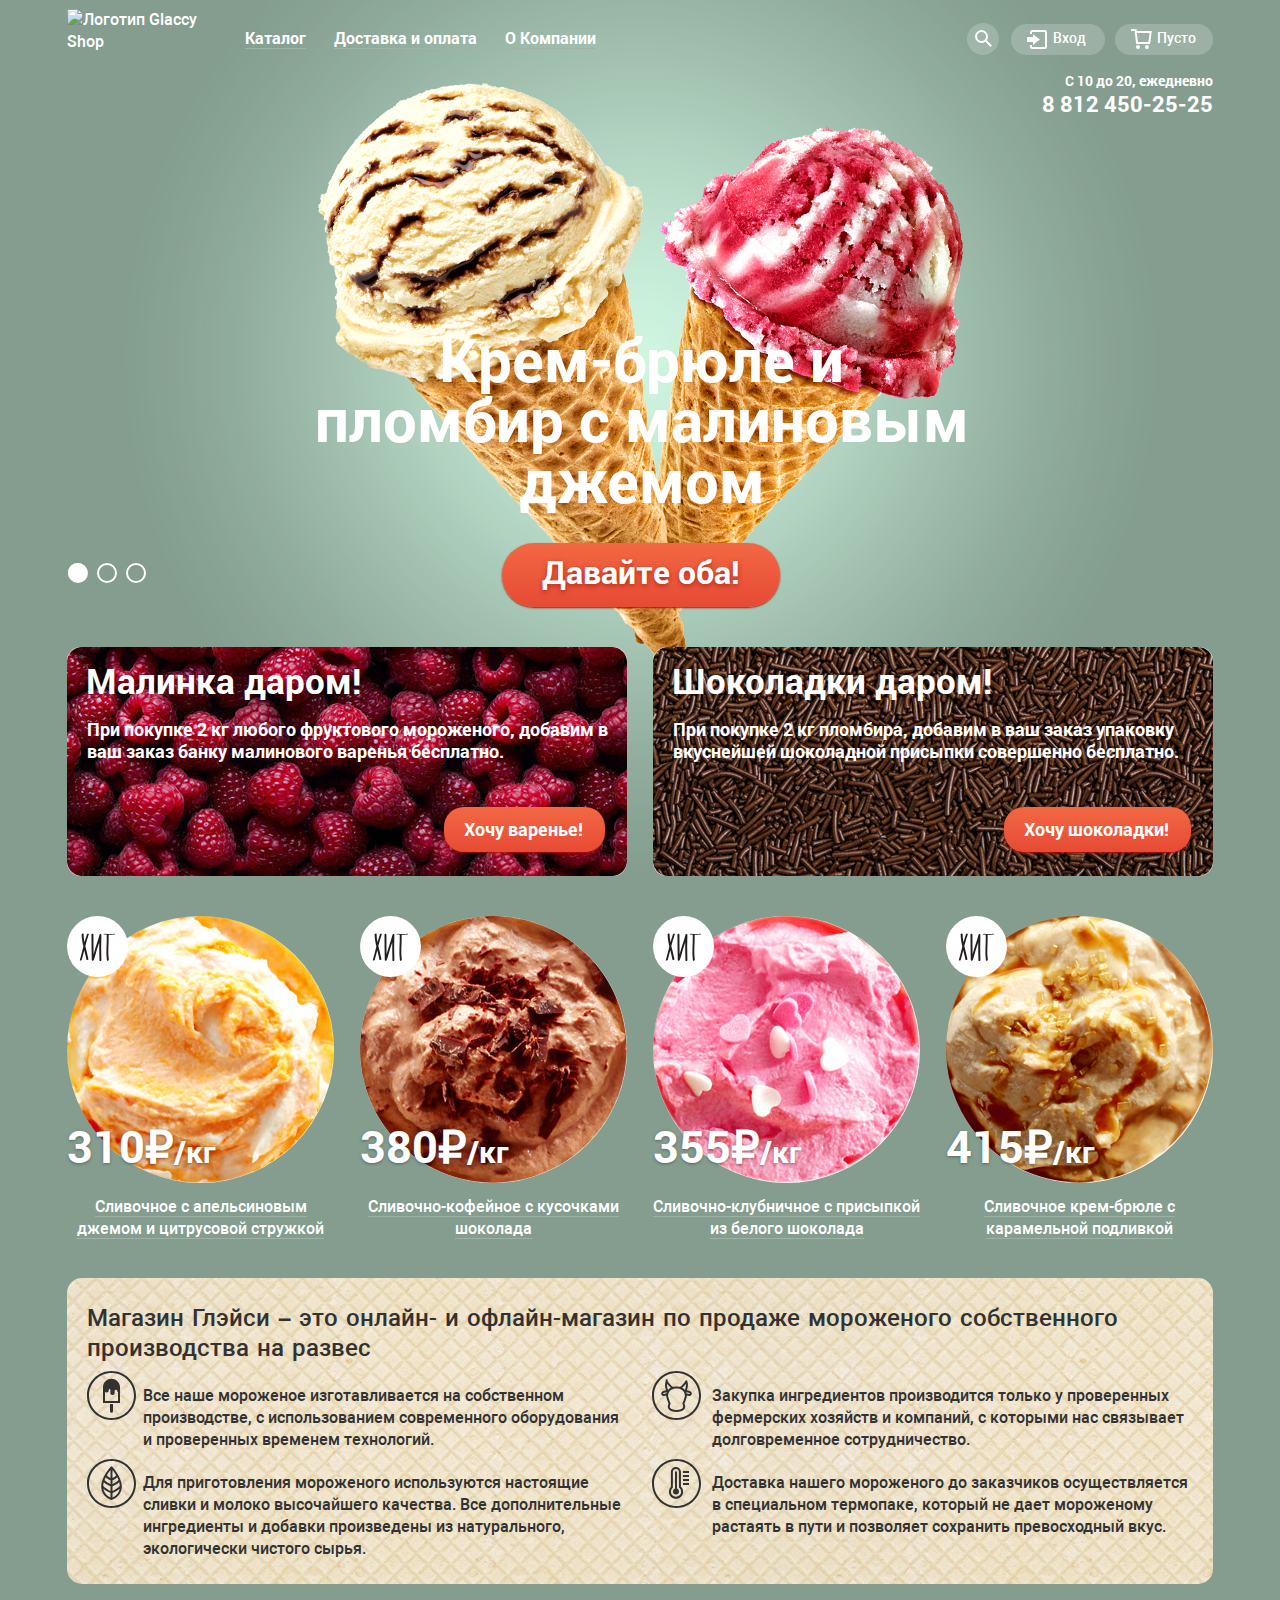
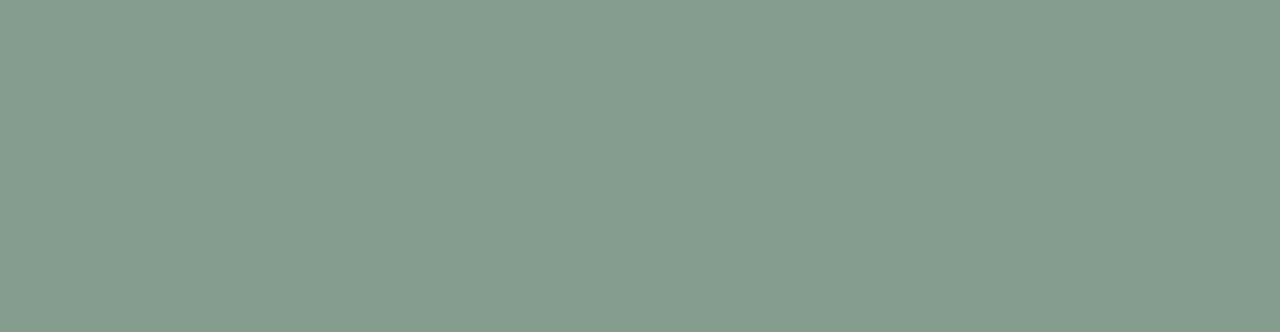
==== index.html @ ac10ef9d "Главная - блок преимущества" ====
<!DOCTYPE html>
<html lang="ru">
  <head>
    <meta charset="utf-8">
    <title>HTML Academy: Глейси</title>
    <link href="css/normalize.css" rel="stylesheet">
    <link href="css/style.css" rel="stylesheet">
  </head>
  <body>
    <div class="background-wrapper green-background">
      <div class="center-wrapper">
        <header class="page-header">
          <div class="first-line-wrapper">
            <img class="logo" src="img/logo.svg" alt="Логотип Glaccy Shop" width="154" height="64">
            <nav class="main-navigation">
              <ul class="header-site-navigation">
                <li class="catalog site-navigation-item"><a href="#">Каталог</a>
                  <section class="submenu">
                    <ul>
                      <li class="submenu-item new"><a href="#">Новинки</a></li>
                      <li class="submenu-item"><a href="#">Сливочное</a></li>
                      <li class="submenu-item"><a href="#">Щербеты</a></li>
                      <li class="submenu-item"><a href="#">Фруктовый лед</a></li>
                      <li class="submenu-item"><a href="#">Мелорин</a></li>
                    </ul>
                  </section>
                </li>
                <li class="site-navigation-item"><a href="#">Доставка и оплата</a></li>
                <li class="site-navigation-item"><a href="#">О Компании</a></li>
              </ul>
            </nav>
            <div class="header-user-navigation">
              <div class="search">
                <svg xmlns="http://www.w3.org/2000/svg" xmlns:xlink="http://www.w3.org/1999/xlink" width="17" height="17"><path fill="#FFF" d="M16.958 15.527L11.75 10.32A6.455 6.455 0 0 0 13 6.5 6.5 6.5 0 1 0 6.5 13a6.465 6.465 0 0 0 3.839-1.263l5.205 5.204 1.414-1.414zM6.5 11C4.019 11 2 8.981 2 6.5S4.019 2 6.5 2 11 4.019 11 6.5 8.981 11 6.5 11z"/></svg>
                <form class="search-field" action="https://echo.htmlacademy.ru" method="GET">
                  <input type="search" placeholder="Что ищем?">
                </form>
              </div>
              <div class="login-section">
                <a class="login-link user-navigation-item" href="#"><svg xmlns="http://www.w3.org/2000/svg" width="21" height="19"><g fill="#FFF"><path d="M6 14.875L12.917 9.5 6 4.125v2.917H-.042v4.917H6z"/><path d="M18 0H5C3.9 0 3 .9 3 2v2h2V2h13v15H5v-2H3v2c0 1.1.9 2 2 2h13c1.1 0 2-.9 2-2V2c0-1.1-.9-2-2-2z"/></g></svg>
                  Вход
                </a>
                <form class="login-form" action="https://echo.htmlacademy.ru" method="POST">
                  <input class="login-input" type="email" placeholder="Электронная почта">
                  <input class="login-input" type="password" placeholder="Пароль">
                  <div class="login-links-list">
                    <a class="login-button button" href="#">Войти</a>
                    <div class="login-help">
                      <a class ="link-dark" href="#">Забыли пароль?</a>
                      <a class ="link-dark" href="#">Новая регистрация</a>
                    </div>
                  </div>
                </form>
              </div>
              <a class="cart user-navigation-item" href="#"><svg xmlns="http://www.w3.org/2000/svg" width="21" height="20"><g fill="#FFF"><path d="M5.657 2.031L5.422 0H0v2h3.64l1.5 13h13.988l1.699-12.969H5.657zM17.372 13H6.922L5.888 4.031h12.66L17.372 13z"/><circle cx="6.984" cy="18" r="2"/><circle cx="15.984" cy="18" r="2"/></g></svg>
                Пусто
              </a>
            </div>
          </div>
          <div class="contact-info">
            <p class="work-hours">С 10 до 20, ежедневно</p>
            <a href="tel:+78124502525" class="tel">8 812 450-25-25</a>
          </div>
        </header>
        <main>
          <h1 class="visually-hidden">Глэйси - магазин по продаже мороженого собственного производства</h1>
          <section class="slider-section">
            <div class="slider-switcher">
              <button class="is-active slider-control slider1-control">Первый слайд</button>
              <button class="slider-control slider2-control">Второй слайд</button>
              <button class="slider-control slider3-control">Третий слайд</button>
            </div>
            <article class="sliders slider1 slider-show">
              <img class="slider1-img" src="img/ice-creams.png" alt="Два вафельных рожка - крем-брюле и малиновый" width="1045" height="870">
              <p class="slider-title">Крем-брюле и пломбир с малиновым джемом</p>
              <a class="button slider-button" href="#">Давайте оба!</a>
            </article>
            <article class="sliders slider2">
              <img class="slider1-img" src="img/ice-creams2.png" alt="Два вафельных рожка - шоколадный и лимонный" width="1045" height="870">
              <p class="slider-title">Шоколадный пломбир и лимонный сорбет</p>
              <a class="button slider-button" href="#">Давайте оба!</a>
            </article>
            <article class="sliders slider3">
              <img class="slider1-img" src="img/ice-creams3.png" alt="Два вафельных рожка - с помадкой и клубничный" width="1045" height="870">
              <p class="slider-title">Пломбир с помадкой и клубничный щербет</p>
              <a class="button slider-button" href="#">Давайте оба!</a>
            </article>
          </section>
          <h2 class="visually-hidden">Промо-акции</h2>
          <section class="promo-section">
            <article class="raspberry-promo promo">
              <p class="promo-header">Малинка даром!</p>
              <p class="promo-text">При покупке 2 кг любого фруктового мороженого, добавим в ваш заказ банку малинового варенья бесплатно.</p>
              <a class="promo-btn button" href="#">Хочу варенье!</a>
            </article>
            <article class="chocolate-promo promo">
              <p class="promo-header">Шоколадки даром!</p>
              <p class="promo-text">При покупке 2 кг пломбира, добавим в ваш заказ упаковку вкуснейшей шоколадной присыпки совершенно бесплатно.</p>
              <a class="promo-btn button" href="#">Хочу шоколадки!</a>
            </article>
          </section>
          <h2 class="visually-hidden">Хиты продаж</h2>
          <section class="hit-section">
            <div class="hit-icecream">
              <img class="hit-img" src="img/orange.jpg" alt="Шарик апельсинового мороженого" width="267" heigh="267">
              <p class="price"><span>310₽</span>/кг</p>
              <a class="icecream-name" href="#"><span class="link">Сливочное с апельсиновым джемом и цитрусовой стружкой</span></a>
              <svg class="hit-icon" xmlns="http://www.w3.org/2000/svg" width="61" height="61"><circle fill="#FFF" cx="30.5" cy="30.5" r="30.5"/><g fill="#231F20"><path d="M19.985 18.27c-.915 2.683-1.718 5.384-2.472 8.094-.543-2.863-.921-5.756-.958-8.715-.005-.431-1.939-.11-1.932.518.052 4.243.8 8.354 1.747 12.432-1.196 4.58-2.311 9.18-3.579 13.771-.109.394 1.771.138 1.904-.344.902-3.265 1.726-6.535 2.556-9.8.805 3.204 1.644 6.407 2.273 9.657.098.508 2.041.045 1.932-.518-.864-4.462-2.12-8.836-3.146-13.247 1.068-4.086 2.202-8.157 3.578-12.191.124-.361-1.737-.145-1.903.343zM34.395 18.798c.049-1.047-1.919-.794-1.963.128-.004.08-.004.159-.008.238-.039.065-.084.128-.101.204-1.004 4.463-2.611 8.729-4.056 13.06-.644 1.93-1.139 3.898-1.666 5.856-.139-6.623-.135-13.237-.165-19.871-.005-1.042-1.965-.769-1.961.134.037 8.337.018 16.641.303 24.971a.644.644 0 0 0-.034.301l.064.445c.123.856 1.959.48 1.944-.317.005-.011.016-.018.021-.029 1.636-4.171 2.478-8.591 3.894-12.838.521-1.558 1.048-3.108 1.561-4.662-.071 5.987.058 11.969.211 17.961.026 1.012 1.58.771 1.91.065l.056-.119c.112-.239.088-.423-.015-.558-.211-8.333-.389-16.635.005-24.969zM47.32 17.66c-3.158.38-6.312.227-9.478.048-.491-.028-2.24.851-1.221.908 1.093.062 2.182.109 3.271.145-.093.081-.161.167-.157.265.295 8.408-1.054 17.239.191 25.564.063.424 2.01.005 1.932-.518-1.229-8.229.069-16.951-.185-25.27 1.776.012 3.551-.052 5.33-.266.857-.102 1.669-1.039.317-.876z"/></g></svg>
              <button class="button hit-btn">Быстрый просмотр</button>
            </div>
            <div class="hit-icecream">
              <img class="hit-img" src="img/coffee.jpg" alt="Шарик кофейно-шоколадного мороженого" width="267" heigh="267">
              <p class="price"><span>380₽</span>/кг</p>
              <a class="icecream-name" href="#"><span class="link">Сливочно-кофейное с кусочками шоколада</span></a>
              <svg class="hit-icon" xmlns="http://www.w3.org/2000/svg" width="61" height="61"><circle fill="#FFF" cx="30.5" cy="30.5" r="30.5"/><g fill="#231F20"><path d="M19.985 18.27c-.915 2.683-1.718 5.384-2.472 8.094-.543-2.863-.921-5.756-.958-8.715-.005-.431-1.939-.11-1.932.518.052 4.243.8 8.354 1.747 12.432-1.196 4.58-2.311 9.18-3.579 13.771-.109.394 1.771.138 1.904-.344.902-3.265 1.726-6.535 2.556-9.8.805 3.204 1.644 6.407 2.273 9.657.098.508 2.041.045 1.932-.518-.864-4.462-2.12-8.836-3.146-13.247 1.068-4.086 2.202-8.157 3.578-12.191.124-.361-1.737-.145-1.903.343zM34.395 18.798c.049-1.047-1.919-.794-1.963.128-.004.08-.004.159-.008.238-.039.065-.084.128-.101.204-1.004 4.463-2.611 8.729-4.056 13.06-.644 1.93-1.139 3.898-1.666 5.856-.139-6.623-.135-13.237-.165-19.871-.005-1.042-1.965-.769-1.961.134.037 8.337.018 16.641.303 24.971a.644.644 0 0 0-.034.301l.064.445c.123.856 1.959.48 1.944-.317.005-.011.016-.018.021-.029 1.636-4.171 2.478-8.591 3.894-12.838.521-1.558 1.048-3.108 1.561-4.662-.071 5.987.058 11.969.211 17.961.026 1.012 1.58.771 1.91.065l.056-.119c.112-.239.088-.423-.015-.558-.211-8.333-.389-16.635.005-24.969zM47.32 17.66c-3.158.38-6.312.227-9.478.048-.491-.028-2.24.851-1.221.908 1.093.062 2.182.109 3.271.145-.093.081-.161.167-.157.265.295 8.408-1.054 17.239.191 25.564.063.424 2.01.005 1.932-.518-1.229-8.229.069-16.951-.185-25.27 1.776.012 3.551-.052 5.33-.266.857-.102 1.669-1.039.317-.876z"/></g></svg>
              <button class="button hit-btn">Быстрый просмотр</button>
            </div>
            <div class="hit-icecream">
              <img class="hit-img" src="img/strawberry.jpg" alt="Шарик клубничного мороженого с белыми сердечками" width="267" heigh="267">
              <p class="price"><span>355₽</span>/кг</p>
              <a class="icecream-name" href="#"><span class="link">Сливочно-клубничное с присыпкой из белого шоколада</span></a>
              <svg class="hit-icon" xmlns="http://www.w3.org/2000/svg" width="61" height="61"><circle fill="#FFF" cx="30.5" cy="30.5" r="30.5"/><g fill="#231F20"><path d="M19.985 18.27c-.915 2.683-1.718 5.384-2.472 8.094-.543-2.863-.921-5.756-.958-8.715-.005-.431-1.939-.11-1.932.518.052 4.243.8 8.354 1.747 12.432-1.196 4.58-2.311 9.18-3.579 13.771-.109.394 1.771.138 1.904-.344.902-3.265 1.726-6.535 2.556-9.8.805 3.204 1.644 6.407 2.273 9.657.098.508 2.041.045 1.932-.518-.864-4.462-2.12-8.836-3.146-13.247 1.068-4.086 2.202-8.157 3.578-12.191.124-.361-1.737-.145-1.903.343zM34.395 18.798c.049-1.047-1.919-.794-1.963.128-.004.08-.004.159-.008.238-.039.065-.084.128-.101.204-1.004 4.463-2.611 8.729-4.056 13.06-.644 1.93-1.139 3.898-1.666 5.856-.139-6.623-.135-13.237-.165-19.871-.005-1.042-1.965-.769-1.961.134.037 8.337.018 16.641.303 24.971a.644.644 0 0 0-.034.301l.064.445c.123.856 1.959.48 1.944-.317.005-.011.016-.018.021-.029 1.636-4.171 2.478-8.591 3.894-12.838.521-1.558 1.048-3.108 1.561-4.662-.071 5.987.058 11.969.211 17.961.026 1.012 1.58.771 1.91.065l.056-.119c.112-.239.088-.423-.015-.558-.211-8.333-.389-16.635.005-24.969zM47.32 17.66c-3.158.38-6.312.227-9.478.048-.491-.028-2.24.851-1.221.908 1.093.062 2.182.109 3.271.145-.093.081-.161.167-.157.265.295 8.408-1.054 17.239.191 25.564.063.424 2.01.005 1.932-.518-1.229-8.229.069-16.951-.185-25.27 1.776.012 3.551-.052 5.33-.266.857-.102 1.669-1.039.317-.876z"/></g></svg>
              <button class="button hit-btn">Быстрый просмотр</button>
            </div>
            <div class="hit-icecream">
              <img class="hit-img" src="img/caramel.jpg" alt="Шарик карамельного мороженого" width="267" heigh="267">
              <p class="price"><span>415₽</span>/кг</p>
              <a class="icecream-name" href="#"><span class="link">Сливочное крем-брюле с карамельной подливкой</span></a>
              <svg class="hit-icon" xmlns="http://www.w3.org/2000/svg" width="61" height="61"><circle fill="#FFF" cx="30.5" cy="30.5" r="30.5"/><g fill="#231F20"><path d="M19.985 18.27c-.915 2.683-1.718 5.384-2.472 8.094-.543-2.863-.921-5.756-.958-8.715-.005-.431-1.939-.11-1.932.518.052 4.243.8 8.354 1.747 12.432-1.196 4.58-2.311 9.18-3.579 13.771-.109.394 1.771.138 1.904-.344.902-3.265 1.726-6.535 2.556-9.8.805 3.204 1.644 6.407 2.273 9.657.098.508 2.041.045 1.932-.518-.864-4.462-2.12-8.836-3.146-13.247 1.068-4.086 2.202-8.157 3.578-12.191.124-.361-1.737-.145-1.903.343zM34.395 18.798c.049-1.047-1.919-.794-1.963.128-.004.08-.004.159-.008.238-.039.065-.084.128-.101.204-1.004 4.463-2.611 8.729-4.056 13.06-.644 1.93-1.139 3.898-1.666 5.856-.139-6.623-.135-13.237-.165-19.871-.005-1.042-1.965-.769-1.961.134.037 8.337.018 16.641.303 24.971a.644.644 0 0 0-.034.301l.064.445c.123.856 1.959.48 1.944-.317.005-.011.016-.018.021-.029 1.636-4.171 2.478-8.591 3.894-12.838.521-1.558 1.048-3.108 1.561-4.662-.071 5.987.058 11.969.211 17.961.026 1.012 1.58.771 1.91.065l.056-.119c.112-.239.088-.423-.015-.558-.211-8.333-.389-16.635.005-24.969zM47.32 17.66c-3.158.38-6.312.227-9.478.048-.491-.028-2.24.851-1.221.908 1.093.062 2.182.109 3.271.145-.093.081-.161.167-.157.265.295 8.408-1.054 17.239.191 25.564.063.424 2.01.005 1.932-.518-1.229-8.229.069-16.951-.185-25.27 1.776.012 3.551-.052 5.33-.266.857-.102 1.669-1.039.317-.876z"/></g></svg>
              <button class="button hit-btn">Быстрый просмотр</button>
            </div>
          </section>
          <h2 class="visually-hidden">Наши преимущества</h2>
          <article class="preferences">
            <p class="preferences-title">Магазин Глэйси &#8211; это онлайн- и офлайн-магазин по продаже мороженого собственного производства на развес</p>
            <div class="preferences-blocks">
              <div class="left-column-preferences">
                <p class="preferences-paragraph">Все наше мороженое изготавливается на собственном производстве, с использованием современного оборудования и проверенных временем технологий.</p>
                <p class="preferences-paragraph">Для приготовления мороженого используются настоящие сливки и молоко высочайшего качества. Все дополнительные ингредиенты и добавки произведены из натурального, экологически чистого сырья.</p>
              </div>
              <div class="right-column-preferences">
                <p class="preferences-paragraph">Закупка ингредиентов  производится только у проверенных фермерских хозяйств и компаний, с которыми нас связывает долговременное сотрудничество.</p>
                <p class="preferences-paragraph">Доставка нашего мороженого до заказчиков осуществляется в специальном термопаке, который не дает мороженому растаять в пути и позволяет сохранить превосходный вкус.</p>
              </div>
            </div>
          </article>
        </main>
      </div>
    </div>
    <script src="js/script.js"></script>
  </body>
</html>
---- css/style.css ----
@font-face {
  font-family: "Roboto";
  src: url("../fonts/roboto.woff2") format("woff2"),
       url("../fonts/roboto.woff") format("woff");
  font-weight: 400;
}

@font-face {
  font-family: "Roboto";
  src: url("../fonts/robotobold.woff2") format("woff2"),
       url("../fonts/robotobold.woff") format("woff");
  font-weight: 800;
}

@font-face {
  font-family: "Roboto";
  src: url("../fonts/robotomedium.woff2") format("woff2"),
       url("../fonts/robotomedium.woff") format("woff");
  font-weight: 700;
}

body {
  margin: 0;

  font-family: Roboto, Arial, sans-serif;
  font-size: 16px;
  font-weight: 700;
  line-height: 22px;
  color: #ffffff;
}

a {
  color: #ffffff;
  text-decoration: none;
}

img {
  max-width: 100%;
  height: auto;
}

.visually-hidden:not(:focus):not(:active),
input[type="checkbox"].visually-hidden,
input[type="radio"].visually-hidden {
  position: absolute;

  width: 1px;
  height: 1px;
  margin: -1px;
  border: 0;
  padding: 0;

  white-space: nowrap;

  -webkit-clip-path: inset(100%);

          clip-path: inset(100%);
  clip: rect(0 0 0 0);
  overflow: hidden;
}

.green-background {
  background-color: #849d8f;
}

.blue-background {
  background-color: #8e9cac;
}

.rose-background {
  background-color: #9d8b84;
}

.center-wrapper {
  position: relative;

  margin: 0 auto;
  padding: 0 27px;
  width: 1146px;
}

.page-header {
  position: relative;
  padding-top: 9px;
  z-index: 1;
}

.first-line-wrapper {
  display: flex;
}

.header-site-navigation {
  display: flex;
  margin: 0 328px 0 0;
  padding: 20px 0 0 0;

  font-weight: 800;
  line-height: 18px;

  list-style: none;
}

.site-navigation-item > a {
  position: relative;

  border-bottom: 1px solid #9fb3a8;
}

.site-navigation-item {
  margin-right: 28px;
}

.site-navigation-item > a:hover {
  color: #323232;

  border-bottom: none;
}

.site-navigation-item > a:hover::before {
  content: "";
  position: absolute;
  top: -4px;
  left: -14px;
  z-index: -1;

  width: 100%;
  height: 100%;
  padding: 5px 14px;

  background-color: #f7f6f3;
  border-radius: 16px;
}

.site-navigation-item > a:active::before {
  background-color: #ededed;
  box-shadow: inset 0px 2px 1px 0px #696969;
}

.header-user-navigation {
  margin: 0;
  padding: 13px 0 0 0;
}

.logo {
  margin-right: 24px;
}

.user-navigation-item {
  padding: 6px 14px 9px 16px;

  font-size: 14px;
  font-weight: 700;
  line-height: 16px;

  background: rgba(255, 255, 255, 0.2);
  border-radius: 16px;
}

.login-section {
  position: relative;

  display: inline-block;
  margin-right: 6px;
  padding-bottom: 10px;
  vertical-align: baseline;

}

.search {
  position: relative;

  display: inline-block;
  margin-right: 5px;
  padding-bottom: 15px;
  padding-left: 15px;
  vertical-align: baseline;
}

.search svg {
  padding: 8px;
}

.search::before {
  content: "";
  position: absolute;
  z-index: -2;
  top: 1px;
  left: 15px;

  width: 32px;
  height: 32px;

  background-color: rgba(255, 255, 255, 0.2);
  border-radius: 50%;
}

.header-user-navigation svg {
  vertical-align: middle;
  margin-right: 2px;
}

.header-user-navigation .cart {
  padding-right: 17px;
}

.search:hover::before,
.user-navigation-item:hover {
  color: #000000;
  background-color: #f8f7f4;
}

.search:hover path,
.user-navigation-item:hover g {
  fill: #323232;
}

.contact-info {
  float: right;

  font-size: 14px;
  font-weight: 800;
  line-height: 16px;
}

.contact-info p {
  margin: 0 0 3px 0;
  padding: 0;
  text-align: right;
}

.tel {
  font-size: 22px;
  font-weight: 800;
  line-height: 24px;
}

.submenu {
  display: none;
  position: absolute;
  top: 31px;
  left: -21px;

  width: 143px;

  background-color: #f8f7f4;
  border-radius: 5px;
  box-shadow: 0px 20px 20px 0px rgba(0, 0, 0, 0.4);
}

.submenu ul {
  padding: 0;
  margin: 0;

  font-weight: 400;
  font-size: 14px;
  line-height: 16px;

  list-style: none;
}

.submenu-item a {
  vertical-align: middle;
  color: #323232;
}

.catalog {
  position: relative;
  padding-bottom: 13px;
}

.catalog:hover .submenu {
  display: block;
}

.submenu-item {
  padding: 9px 0px 6px 20px;
  vertical-align: middle;
}

.submenu-item:last-child {
  padding-bottom: 12px;
}

.new {
  position: relative;

  padding: 9px 0px 13px 20px;

  font-weight: 800;
}

.new::after {
  content: "";
  position: absolute;
  bottom: 0;
  left: 6px;

  width: 127px;
  height: 1px;

  background-color: #d1d0ce;
}

.submenu-item:hover {
  background-color: #fbded7;
}

.submenu-item:active {
  background-color: #f6b5a5;
}

.search-field {
  position: absolute;
  top: 37px;
  right: 2px;

  display: none;
  padding: 20px 14px 20px 15px;

  background-color: #f8f7f4;
  border-radius: 6px;
  box-shadow: 0px 20px 20px 0px rgba(0, 0, 0, 0.4);
}

.search-field input {
  width: 312px;
  padding: 10px 0px 8px 13px;

  font-size: 14px;
  font-weight: 400;
  line-height: 24px;

  border: 1px solid #d3d3d2;
  background-color: #ffffff;
  border-radius: 5px;
}

.search:hover .search-field {
  display: block;
}

.login-form {
  position: absolute;
  top: 32px;
  right: 0;

  display: none;
  padding: 20px 17px 21px 19px;

  font-size: 14px;
  line-height: 24px;
  font-weight: 400;

  border-radius: 6px;
  background-color: #f8f7f4;
  box-shadow: 0px 20px 20px 0px rgba(0, 0, 0, 0.4);
}

.login-link {
  padding-right: 19px;
}

.login-links-list {
  display: flex;
}

.login-input {
  width: 225px;
  padding: 13px 0px 13px 14px;
  margin-bottom: 20px;

  border: 1px solid #d3d3d2;
  border-radius: 6px;
  background-color: #ffffff;
}

.login-form input[type="password"]::-webkit-input-placeholder,
.login-form input[type="email"]::-webkit-input-placeholder,
.search input[type="search"]::-webkit-input-placeholder {
  color: #999999;
 }

.login-form input[type="password"]:-ms-input-placeholder,
.login-form input[type="email"]:-ms-input-placeholde,
.search input[type="search"]:-ms-input-placeholder {
  color: #999999;
 }

.login-form input[type="password"]::-ms-input-placeholder,
.login-form input[type="email"]::-ms-input-placeholder,
.search input[type="search"]::-ms-input-placeholder {
  color: #999999;
 }

.login-form input[type="password"]::placeholder,
.login-form input[type="email"]::placeholder,
.search input[type="search"]::placeholder {
  color: #999999;
}

.login-help {
  display: flex;
  flex-direction: column;

}

.button {
  padding: 10px 26px 11px 23px;
  margin: 0;

  font-size: 18px;
  line-height: 24px;
  font-weight: 800;
  color: #fefefe;

  background-image: linear-gradient(to top, #e74a35 0%, #f26843 100%);
  box-shadow: 0px 1px 2px 0px #ac1000;
  border-radius: 20px;
}

.button:hover {
  background-image: linear-gradient(to top, #ec6f5e 0%, #f58669 100%);
  box-shadow: 0px 2px 2px 0px #ac1000;
}

.button:active {
  background-image: linear-gradient( 90deg, rgb(242,104,67) 0%, rgb(231,74,53) 100%);
  box-shadow: inset 0px 2px 2px 0px #942718;
}

.login-button {
  margin-right: 19px;
}

.login-help a {
  position: relative;

  display: inline-block;
  padding: 0;
  margin: 0;
  margin-bottom: -4px;

  font-size: 13px;
  font-weight: 400;
  line-height: 24px;
  color: #323232;
}

.login-help a:first-child {
  width: 101px;
}

.login-help a::after {
  content: "";
  position: absolute;
  bottom: 5px;
  left: 0;

  width: 100%;
  height: 1px;

  background-color: #adacaa;
}

.login-section:hover .login-form {
  display: block;
}

.sliders {
  position: relative;
  top: -116px;
  left: 51px;
  z-index: 0;

  display: none;
}

.slider-title {
  position: absolute;
  bottom: 366px;
  left: 190px;
  z-index: 0;

  width: 667px;
  padding: 0;
  margin: 0;

  font-weight: 800;
  font-size: 60px;
  line-height: 60.35px;
  text-align: center;
}

.slider3 .slider-title {
  left: 197px;
  width: 650px;
}

.slider-button {
  position: absolute;
  bottom: 269px;
  left: 384px;

  padding: 7px 40px 13px 40px;

  font-size: 32px;
  line-height: 44px;
  font-weight: 800;
  text-shadow: 0px 2px 5px rgba(160, 32, 11, 0.76);

  border-radius: 36px;
}

.slider-switcher {
  position: absolute;
  top: 562px;
  left: 28px;
  z-index: 1;

  font-size: 0;
}

.slider-control {
  position: relative;

  padding: 0;
  margin: 0 9px 0 0;
  width: 20px;
  height: 20px;

  border: 2px solid #ffffff;
  border-radius: 50%;
  background: none;

  cursor: pointer;
}

.is-active::after {
  content: "";
  position: absolute;
  top: -2px;
  left: -2px;

  width: 19px;
  height: 19px;

  background-color: #ffffff;
  border-radius: 50%;
}

.slider-control:hover {
  background-color: #b2c1b7;
}

.is-active:focus,
.slider-control:active {
  outline: 0;
}

.slider-show {
  display: block;
}

.promo-section {
  position: relative;
  top: -345px;

  display: flex;
  justify-content: space-between;
}

.promo {
  width: 560px;
  border-radius: 14px;
}

.raspberry-promo {
  background-image: url(../img/rasp-background.jpg);
}

.chocolate-promo {
  background-image: url(../img/choco-background.jpg);
}

.promo p {
  margin: 0;
}

.promo-header {
  padding: 13px 0px 17px 19px;

  font-size: 35px;
  line-height: 41px;
  font-weight: 800;
}

.promo-text {
  padding: 0px 17px 45px 20px;

  font-size: 18px;
  line-height: 22px;
  font-weight: 800;
}

.promo-btn {
  float: right;
  margin-right: 22px;
  margin-bottom: 24px;
  padding: 10px 22px 11px 20px;
}

.hit-section {
  position: relative;
  top: -305px;

  display: flex;
  flex-wrap: wrap;
}

.hit-img {
  position: relative;
  z-index: 2;

  display: block;
  margin-bottom: 13px;

  border-radius: 50%;
}

.hit-icecream {
  position: relative;

  width: 267px;
  margin-right: 26px;
}

.hit-icecream p,
.hit-icecream a {
  padding: 0;
  margin: 0;
}

.hit-icecream:nth-child(4n) {
  margin-right: 0;
}

.hit-icon {
  position: absolute;
  top: 0;
  left: 0;
  z-index: 3;
}

.price {
  position: absolute;
  top: 207px;
  left: 0;
  z-index: 3;

  font-size: 30px;
  font-weight: 800;
  line-height: 45px;
  text-shadow: 0px 1px 3px rgba(49, 50, 53, 0.5);
}

.price span {
  font-size: 45px;
  font-weight: 800;
  line-height: 45px;
}

.icecream-name {
  display: inline-block;
  text-align: center;
}

.icecream-name span {
  text-align: center;
}

.link {
  position: relative;
  z-index: 2;

  border-bottom: 1px solid #9db1a5;
  cursor: pointer;
}

.link:hover,
.link:active {
  color: #ffbc9e;
  border-bottom: 1px solid #a7a294;
}

.link-dark:hover,
.link-dark:active {
  color: #e84d37;
  border-bottom: 1px solid #f9cdc4;  /* исправить в логине */
}

.hit-btn {
  position: relative;
  z-index: 2;

  padding: 8px 16px 12px 17px;
  margin: 9px 0 28px 33px;

  opacity: 0;
  border: 0;
}

.hit-icecream:hover::after {
  content: "";
  position: absolute;
  z-index: 1;
  top: -6px;
  left: -13px;

  width: 293px;
  height: 100%;

  border-radius: 5px;
  background-color: rgba(248, 247, 244, 0.2);
  box-shadow: 0px 20px 20px 0px rgba(0, 0, 0, 0.4);
}

.hit-icecream:hover .hit-btn {
  opacity: 1;
}

.preferences {
  position: relative;
  top: -348px;

  background: url(../img/waffle-background.jpg) repeat 0px 10px;
  border-radius: 15px;
}

.preferences p {
  margin: 0;
}

.preferences-title {
  padding: 25px 0 22px 20px;

  font-size: 24px;
  line-height: 30px;
  color: #323232;
  word-spacing: 2px;
}

.preferences-blocks {
  display: flex;
  padding-bottom: 3px;
}

.preferences-paragraph {
  position: relative;

  width: 485px;
  padding-left: 76px;
  padding-bottom: 21px;

  font-size: 16px;
  line-height: 22px;
  color: #323232;
}

.left-column-preferences {
  margin-right: 8px;
}

.left-column-preferences .preferences-paragraph:first-child::before {
  content: "";
  position: absolute;
  top: -14px;
  left: 20px;

  width: 49px;
  height: 49px;

  background: url(../img/icon-icecream.svg) no-repeat;
}

.left-column-preferences .preferences-paragraph:nth-child(2)::before {
  content: "";
  position: absolute;
  top: -13px;
  left: 20px;

  width: 49px;
  height: 49px;

  background: url(../img/icon-eco.svg) no-repeat;
}

.right-column-preferences .preferences-paragraph:first-child::before {
  content: "";
  position: absolute;
  top: -14px;
  left: 16px;

  width: 49px;
  height: 49px;

  background: url(../img/cow.svg) no-repeat;
}

.right-column-preferences .preferences-paragraph:nth-child(2)::before {
  content: "";
  position: absolute;
  top: -13px;
  left: 16px;

  width: 49px;
  height: 49px;

  background: url(../img/termo.svg) no-repeat;
}
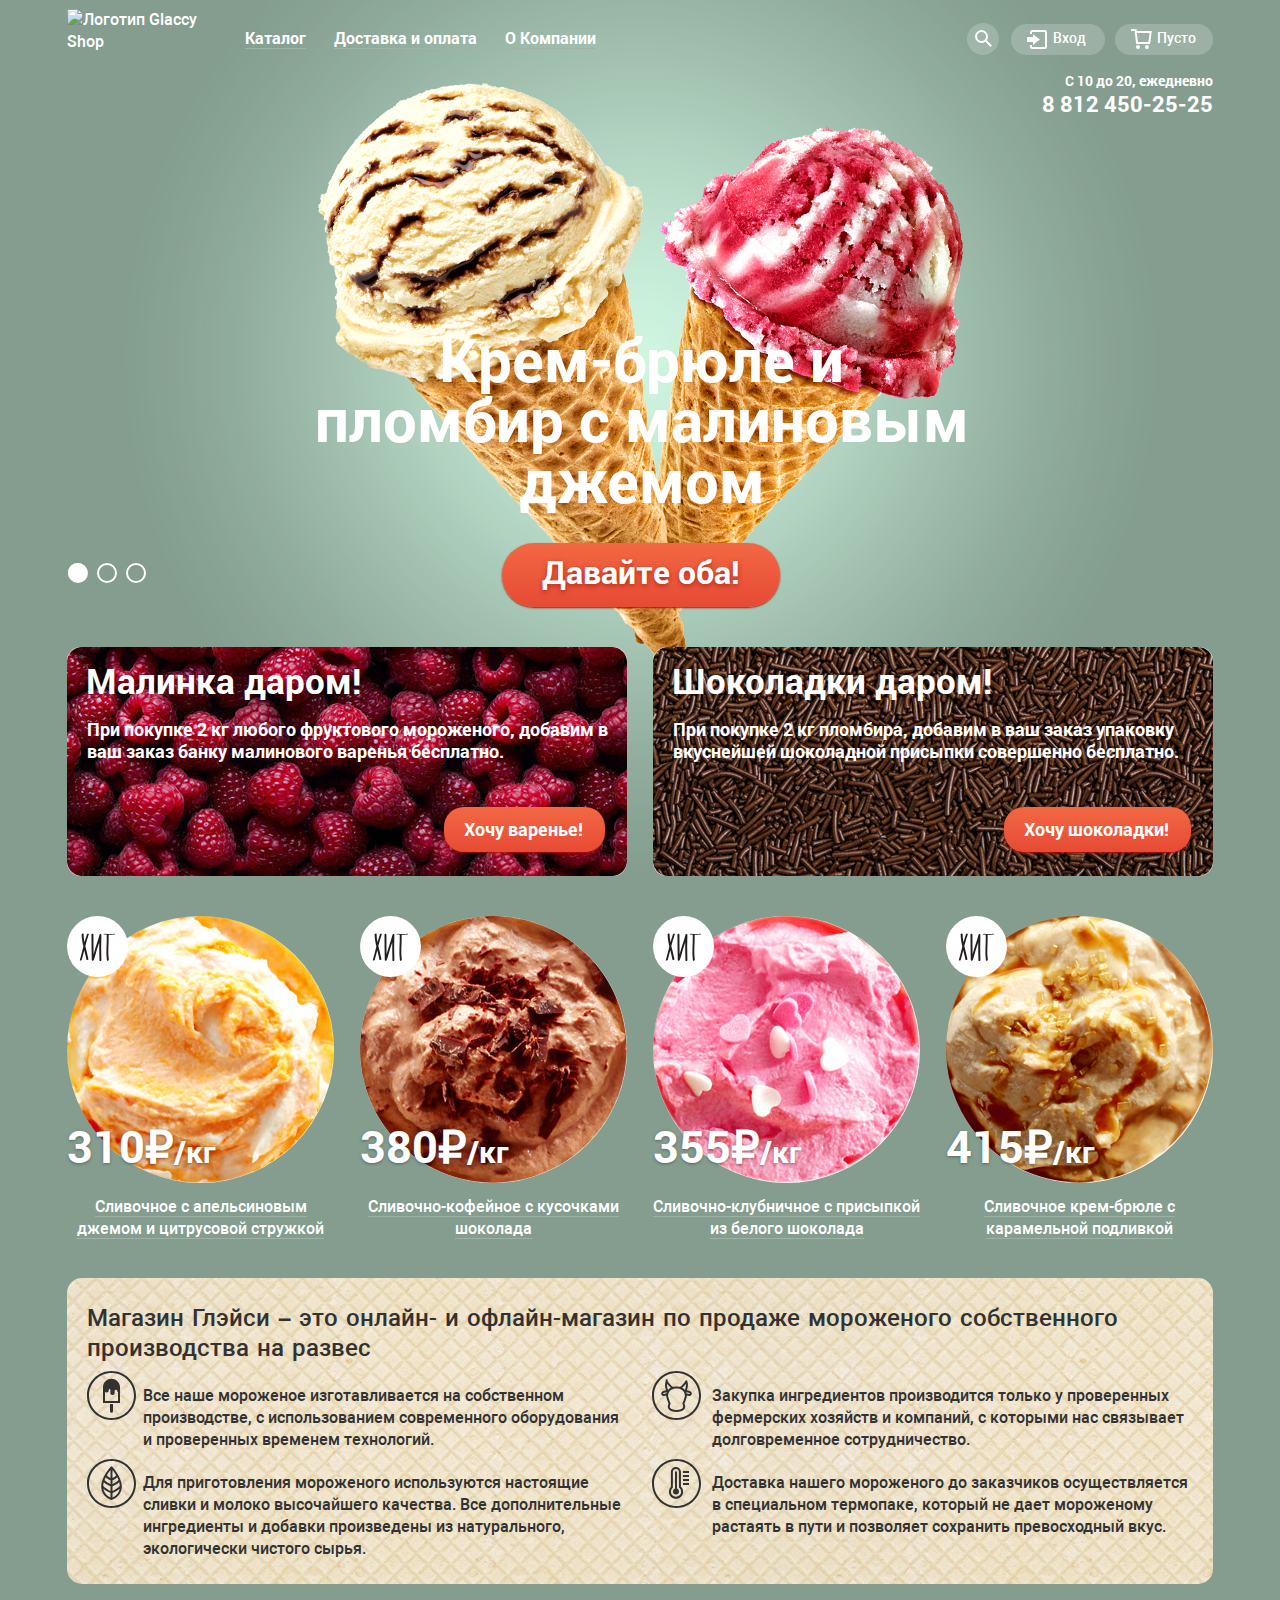
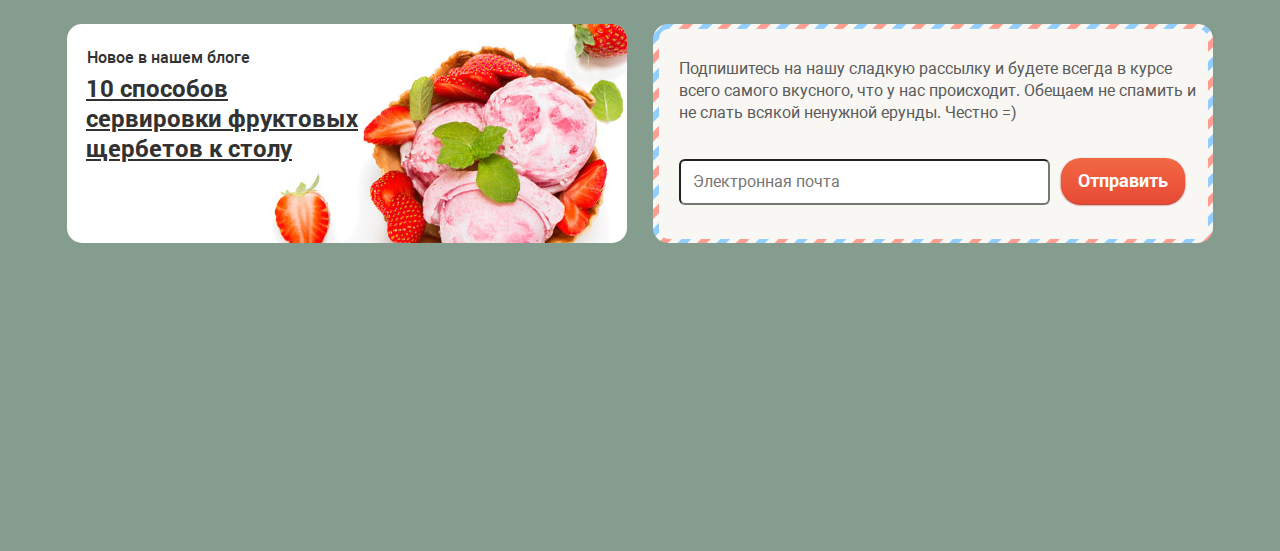
==== commit 9b2c6fb6: "Блок блога и подписки" ====
--- a/index.html
+++ b/index.html
@@ -71,17 +71,17 @@
               <button class="slider-control slider3-control">Третий слайд</button>
             </div>
             <article class="sliders slider1 slider-show">
-              <img class="slider1-img" src="img/ice-creams.png" alt="Два вафельных рожка - крем-брюле и малиновый" width="1045" height="870">
+              <img class="slider1-img" src="img/slider/ice-creams.png" alt="Два вафельных рожка - крем-брюле и малиновый" width="1045" height="870">
               <p class="slider-title">Крем-брюле и пломбир с малиновым джемом</p>
               <a class="button slider-button" href="#">Давайте оба!</a>
             </article>
             <article class="sliders slider2">
-              <img class="slider1-img" src="img/ice-creams2.png" alt="Два вафельных рожка - шоколадный и лимонный" width="1045" height="870">
+              <img class="slider1-img" src="img/slider/ice-creams2.png" alt="Два вафельных рожка - шоколадный и лимонный" width="1045" height="870">
               <p class="slider-title">Шоколадный пломбир и лимонный сорбет</p>
               <a class="button slider-button" href="#">Давайте оба!</a>
             </article>
             <article class="sliders slider3">
-              <img class="slider1-img" src="img/ice-creams3.png" alt="Два вафельных рожка - с помадкой и клубничный" width="1045" height="870">
+              <img class="slider1-img" src="img/slider/ice-creams3.png" alt="Два вафельных рожка - с помадкой и клубничный" width="1045" height="870">
               <p class="slider-title">Пломбир с помадкой и клубничный щербет</p>
               <a class="button slider-button" href="#">Давайте оба!</a>
             </article>
@@ -102,28 +102,28 @@
           <h2 class="visually-hidden">Хиты продаж</h2>
           <section class="hit-section">
             <div class="hit-icecream">
-              <img class="hit-img" src="img/orange.jpg" alt="Шарик апельсинового мороженого" width="267" heigh="267">
+              <img class="hit-img" src="img/icecreams/orange.jpg" alt="Шарик апельсинового мороженого" width="267" heigh="267">
               <p class="price"><span>310₽</span>/кг</p>
               <a class="icecream-name" href="#"><span class="link">Сливочное с апельсиновым джемом и цитрусовой стружкой</span></a>
               <svg class="hit-icon" xmlns="http://www.w3.org/2000/svg" width="61" height="61"><circle fill="#FFF" cx="30.5" cy="30.5" r="30.5"/><g fill="#231F20"><path d="M19.985 18.27c-.915 2.683-1.718 5.384-2.472 8.094-.543-2.863-.921-5.756-.958-8.715-.005-.431-1.939-.11-1.932.518.052 4.243.8 8.354 1.747 12.432-1.196 4.58-2.311 9.18-3.579 13.771-.109.394 1.771.138 1.904-.344.902-3.265 1.726-6.535 2.556-9.8.805 3.204 1.644 6.407 2.273 9.657.098.508 2.041.045 1.932-.518-.864-4.462-2.12-8.836-3.146-13.247 1.068-4.086 2.202-8.157 3.578-12.191.124-.361-1.737-.145-1.903.343zM34.395 18.798c.049-1.047-1.919-.794-1.963.128-.004.08-.004.159-.008.238-.039.065-.084.128-.101.204-1.004 4.463-2.611 8.729-4.056 13.06-.644 1.93-1.139 3.898-1.666 5.856-.139-6.623-.135-13.237-.165-19.871-.005-1.042-1.965-.769-1.961.134.037 8.337.018 16.641.303 24.971a.644.644 0 0 0-.034.301l.064.445c.123.856 1.959.48 1.944-.317.005-.011.016-.018.021-.029 1.636-4.171 2.478-8.591 3.894-12.838.521-1.558 1.048-3.108 1.561-4.662-.071 5.987.058 11.969.211 17.961.026 1.012 1.58.771 1.91.065l.056-.119c.112-.239.088-.423-.015-.558-.211-8.333-.389-16.635.005-24.969zM47.32 17.66c-3.158.38-6.312.227-9.478.048-.491-.028-2.24.851-1.221.908 1.093.062 2.182.109 3.271.145-.093.081-.161.167-.157.265.295 8.408-1.054 17.239.191 25.564.063.424 2.01.005 1.932-.518-1.229-8.229.069-16.951-.185-25.27 1.776.012 3.551-.052 5.33-.266.857-.102 1.669-1.039.317-.876z"/></g></svg>
               <button class="button hit-btn">Быстрый просмотр</button>
             </div>
             <div class="hit-icecream">
-              <img class="hit-img" src="img/coffee.jpg" alt="Шарик кофейно-шоколадного мороженого" width="267" heigh="267">
+              <img class="hit-img" src="img/icecreams/coffee.jpg" alt="Шарик кофейно-шоколадного мороженого" width="267" heigh="267">
               <p class="price"><span>380₽</span>/кг</p>
               <a class="icecream-name" href="#"><span class="link">Сливочно-кофейное с кусочками шоколада</span></a>
               <svg class="hit-icon" xmlns="http://www.w3.org/2000/svg" width="61" height="61"><circle fill="#FFF" cx="30.5" cy="30.5" r="30.5"/><g fill="#231F20"><path d="M19.985 18.27c-.915 2.683-1.718 5.384-2.472 8.094-.543-2.863-.921-5.756-.958-8.715-.005-.431-1.939-.11-1.932.518.052 4.243.8 8.354 1.747 12.432-1.196 4.58-2.311 9.18-3.579 13.771-.109.394 1.771.138 1.904-.344.902-3.265 1.726-6.535 2.556-9.8.805 3.204 1.644 6.407 2.273 9.657.098.508 2.041.045 1.932-.518-.864-4.462-2.12-8.836-3.146-13.247 1.068-4.086 2.202-8.157 3.578-12.191.124-.361-1.737-.145-1.903.343zM34.395 18.798c.049-1.047-1.919-.794-1.963.128-.004.08-.004.159-.008.238-.039.065-.084.128-.101.204-1.004 4.463-2.611 8.729-4.056 13.06-.644 1.93-1.139 3.898-1.666 5.856-.139-6.623-.135-13.237-.165-19.871-.005-1.042-1.965-.769-1.961.134.037 8.337.018 16.641.303 24.971a.644.644 0 0 0-.034.301l.064.445c.123.856 1.959.48 1.944-.317.005-.011.016-.018.021-.029 1.636-4.171 2.478-8.591 3.894-12.838.521-1.558 1.048-3.108 1.561-4.662-.071 5.987.058 11.969.211 17.961.026 1.012 1.58.771 1.91.065l.056-.119c.112-.239.088-.423-.015-.558-.211-8.333-.389-16.635.005-24.969zM47.32 17.66c-3.158.38-6.312.227-9.478.048-.491-.028-2.24.851-1.221.908 1.093.062 2.182.109 3.271.145-.093.081-.161.167-.157.265.295 8.408-1.054 17.239.191 25.564.063.424 2.01.005 1.932-.518-1.229-8.229.069-16.951-.185-25.27 1.776.012 3.551-.052 5.33-.266.857-.102 1.669-1.039.317-.876z"/></g></svg>
               <button class="button hit-btn">Быстрый просмотр</button>
             </div>
             <div class="hit-icecream">
-              <img class="hit-img" src="img/strawberry.jpg" alt="Шарик клубничного мороженого с белыми сердечками" width="267" heigh="267">
+              <img class="hit-img" src="img/icecreams/strawberry.jpg" alt="Шарик клубничного мороженого с белыми сердечками" width="267" heigh="267">
               <p class="price"><span>355₽</span>/кг</p>
               <a class="icecream-name" href="#"><span class="link">Сливочно-клубничное с присыпкой из белого шоколада</span></a>
               <svg class="hit-icon" xmlns="http://www.w3.org/2000/svg" width="61" height="61"><circle fill="#FFF" cx="30.5" cy="30.5" r="30.5"/><g fill="#231F20"><path d="M19.985 18.27c-.915 2.683-1.718 5.384-2.472 8.094-.543-2.863-.921-5.756-.958-8.715-.005-.431-1.939-.11-1.932.518.052 4.243.8 8.354 1.747 12.432-1.196 4.58-2.311 9.18-3.579 13.771-.109.394 1.771.138 1.904-.344.902-3.265 1.726-6.535 2.556-9.8.805 3.204 1.644 6.407 2.273 9.657.098.508 2.041.045 1.932-.518-.864-4.462-2.12-8.836-3.146-13.247 1.068-4.086 2.202-8.157 3.578-12.191.124-.361-1.737-.145-1.903.343zM34.395 18.798c.049-1.047-1.919-.794-1.963.128-.004.08-.004.159-.008.238-.039.065-.084.128-.101.204-1.004 4.463-2.611 8.729-4.056 13.06-.644 1.93-1.139 3.898-1.666 5.856-.139-6.623-.135-13.237-.165-19.871-.005-1.042-1.965-.769-1.961.134.037 8.337.018 16.641.303 24.971a.644.644 0 0 0-.034.301l.064.445c.123.856 1.959.48 1.944-.317.005-.011.016-.018.021-.029 1.636-4.171 2.478-8.591 3.894-12.838.521-1.558 1.048-3.108 1.561-4.662-.071 5.987.058 11.969.211 17.961.026 1.012 1.58.771 1.91.065l.056-.119c.112-.239.088-.423-.015-.558-.211-8.333-.389-16.635.005-24.969zM47.32 17.66c-3.158.38-6.312.227-9.478.048-.491-.028-2.24.851-1.221.908 1.093.062 2.182.109 3.271.145-.093.081-.161.167-.157.265.295 8.408-1.054 17.239.191 25.564.063.424 2.01.005 1.932-.518-1.229-8.229.069-16.951-.185-25.27 1.776.012 3.551-.052 5.33-.266.857-.102 1.669-1.039.317-.876z"/></g></svg>
               <button class="button hit-btn">Быстрый просмотр</button>
             </div>
             <div class="hit-icecream">
-              <img class="hit-img" src="img/caramel.jpg" alt="Шарик карамельного мороженого" width="267" heigh="267">
+              <img class="hit-img" src="img/icecreams/caramel.jpg" alt="Шарик карамельного мороженого" width="267" heigh="267">
               <p class="price"><span>415₽</span>/кг</p>
               <a class="icecream-name" href="#"><span class="link">Сливочное крем-брюле с карамельной подливкой</span></a>
               <svg class="hit-icon" xmlns="http://www.w3.org/2000/svg" width="61" height="61"><circle fill="#FFF" cx="30.5" cy="30.5" r="30.5"/><g fill="#231F20"><path d="M19.985 18.27c-.915 2.683-1.718 5.384-2.472 8.094-.543-2.863-.921-5.756-.958-8.715-.005-.431-1.939-.11-1.932.518.052 4.243.8 8.354 1.747 12.432-1.196 4.58-2.311 9.18-3.579 13.771-.109.394 1.771.138 1.904-.344.902-3.265 1.726-6.535 2.556-9.8.805 3.204 1.644 6.407 2.273 9.657.098.508 2.041.045 1.932-.518-.864-4.462-2.12-8.836-3.146-13.247 1.068-4.086 2.202-8.157 3.578-12.191.124-.361-1.737-.145-1.903.343zM34.395 18.798c.049-1.047-1.919-.794-1.963.128-.004.08-.004.159-.008.238-.039.065-.084.128-.101.204-1.004 4.463-2.611 8.729-4.056 13.06-.644 1.93-1.139 3.898-1.666 5.856-.139-6.623-.135-13.237-.165-19.871-.005-1.042-1.965-.769-1.961.134.037 8.337.018 16.641.303 24.971a.644.644 0 0 0-.034.301l.064.445c.123.856 1.959.48 1.944-.317.005-.011.016-.018.021-.029 1.636-4.171 2.478-8.591 3.894-12.838.521-1.558 1.048-3.108 1.561-4.662-.071 5.987.058 11.969.211 17.961.026 1.012 1.58.771 1.91.065l.056-.119c.112-.239.088-.423-.015-.558-.211-8.333-.389-16.635.005-24.969zM47.32 17.66c-3.158.38-6.312.227-9.478.048-.491-.028-2.24.851-1.221.908 1.093.062 2.182.109 3.271.145-.093.081-.161.167-.157.265.295 8.408-1.054 17.239.191 25.564.063.424 2.01.005 1.932-.518-1.229-8.229.069-16.951-.185-25.27 1.776.012 3.551-.052 5.33-.266.857-.102 1.669-1.039.317-.876z"/></g></svg>
@@ -144,6 +144,19 @@
               </div>
             </div>
           </article>
+          <div class="additional-blocks">
+            <section class="additional-block blog-news">
+              <p class="additional-block-header">Новое в нашем блоге</p>
+              <a class="link-dark blog-description" href="#">10 способов сервировки фруктовых щербетов к столу</a>
+            </section>
+            <section class="additional-block subscribe">
+              <div class="subscribe-backround">
+                <p class="additional-block-text">Подпишитесь на нашу сладкую рассылку и будете всегда в курсе всего самого вкусного, что у нас происходит. Обещаем не спамить и не слать всякой ненужной ерунды. Честно =)</p>
+                <input type="email" placeholder="Электронная почта">
+                <button class="button send-btn" type="submit">Отправить</button>
+              </div>
+            </section>
+          </div>
         </main>
       </div>
     </div>
--- a/css/style.css
+++ b/css/style.css
@@ -415,6 +415,7 @@
 
   background-image: linear-gradient(to top, #e74a35 0%, #f26843 100%);
   box-shadow: 0px 1px 2px 0px #ac1000;
+  border: none;
   border-radius: 20px;
 }
 
@@ -575,11 +576,11 @@
 }
 
 .raspberry-promo {
-  background-image: url(../img/rasp-background.jpg);
+  background-image: url(../img/backgrounds/rasp-background.jpg);
 }
 
 .chocolate-promo {
-  background-image: url(../img/choco-background.jpg);
+  background-image: url(../img/backgrounds/choco-background.jpg);
 }
 
 .promo p {
@@ -706,7 +707,6 @@
   margin: 9px 0 28px 33px;
 
   opacity: 0;
-  border: 0;
 }
 
 .hit-icecream:hover::after {
@@ -732,7 +732,7 @@
   position: relative;
   top: -348px;
 
-  background: url(../img/waffle-background.jpg) repeat 0px 10px;
+  background: url(../img/backgrounds/waffle-background.jpg) repeat 0px 10px;
   border-radius: 15px;
 }
 
@@ -779,7 +779,7 @@
   width: 49px;
   height: 49px;
 
-  background: url(../img/icon-icecream.svg) no-repeat;
+  background: url(../img/decor/icon-icecream.svg) no-repeat;
 }
 
 .left-column-preferences .preferences-paragraph:nth-child(2)::before {
@@ -791,7 +791,7 @@
   width: 49px;
   height: 49px;
 
-  background: url(../img/icon-eco.svg) no-repeat;
+  background: url(../img/decor/icon-eco.svg) no-repeat;
 }
 
 .right-column-preferences .preferences-paragraph:first-child::before {
@@ -803,7 +803,7 @@
   width: 49px;
   height: 49px;
 
-  background: url(../img/cow.svg) no-repeat;
+  background: url(../img/decor/cow.svg) no-repeat;
 }
 
 .right-column-preferences .preferences-paragraph:nth-child(2)::before {
@@ -815,5 +815,75 @@
   width: 49px;
   height: 49px;
 
-  background: url(../img/termo.svg) no-repeat;
-}
+  background: url(../img/decor/termo.svg) no-repeat;
+}
+
+.additional-blocks {
+  position: relative;
+  top: -308px;
+
+  display: flex;
+  justify-content: space-between;
+}
+
+.additional-block {
+  width: 560px;
+  border-radius: 15px;
+}
+
+.additional-block-header {
+  padding: 23px 0px 4px 20px;
+  color: #323232;
+}
+
+.additional-block p {
+  margin: 0;
+}
+
+.additional-block a {
+  margin: 0;
+
+  font-size: 24px;
+  line-height: 30px;
+  font-weight: 800;
+  color: #323232;
+}
+
+.additional-block-text {
+  padding: 34px 16px 34px 26px;
+
+  color: #5a5a5a;
+  font-weight: 400;
+}
+
+.blog-news {
+  background: url(../img/backgrounds/strawberry-background.jpg);
+}
+
+.blog-news a {
+  display: block;
+  padding-left: 19px;
+  padding-bottom: 80px;
+  width: 280px;
+}
+
+.blog-description {
+  text-decoration: underline; /*  исправить цвет границы внизу */
+}
+
+.subscribe {
+  background: url(../img/backgrounds/post-gray-background.png);
+}
+
+.subscribe input {
+  width: 355px;
+  padding: 12px 0px 12px 12px;
+  margin-left: 26px;
+  margin-right: 7px;
+
+  border-radius: 6px;
+}
+
+.send-btn {
+  padding: 10px 17px 12px 17px;
+}
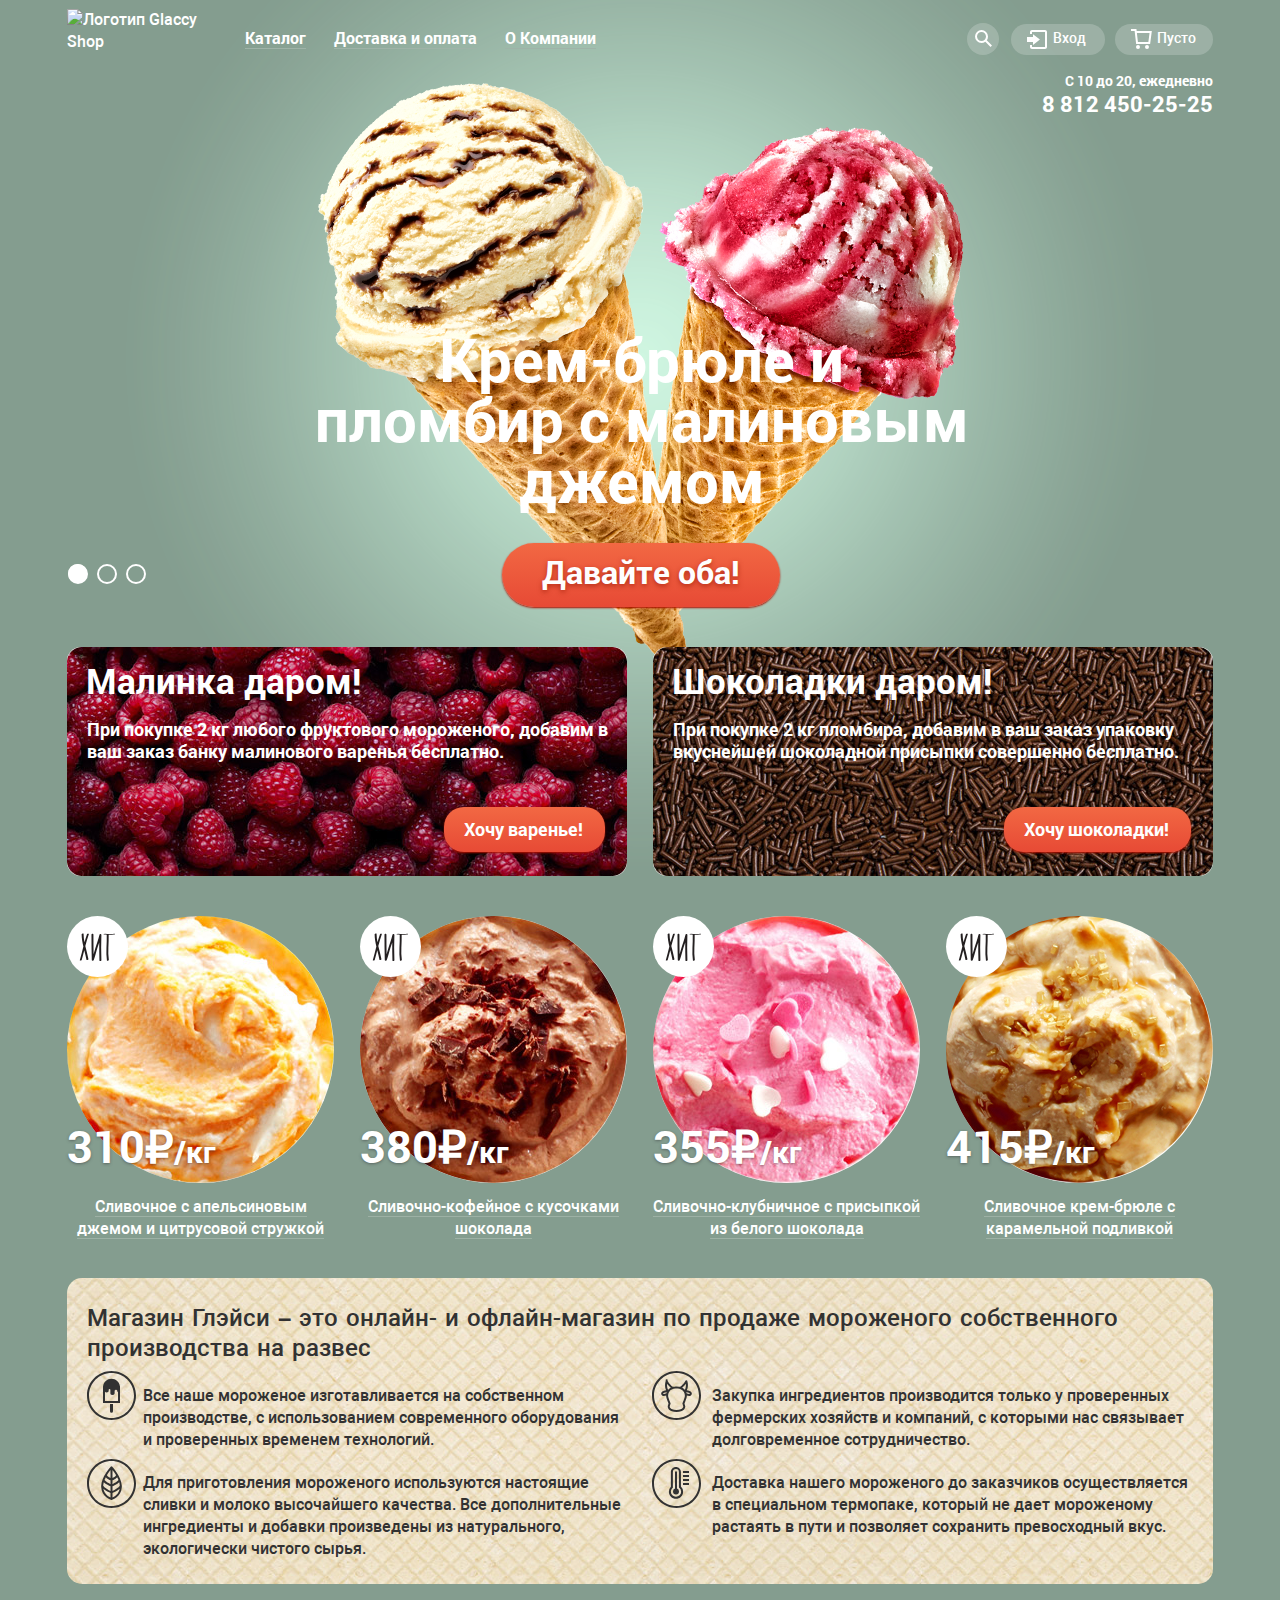
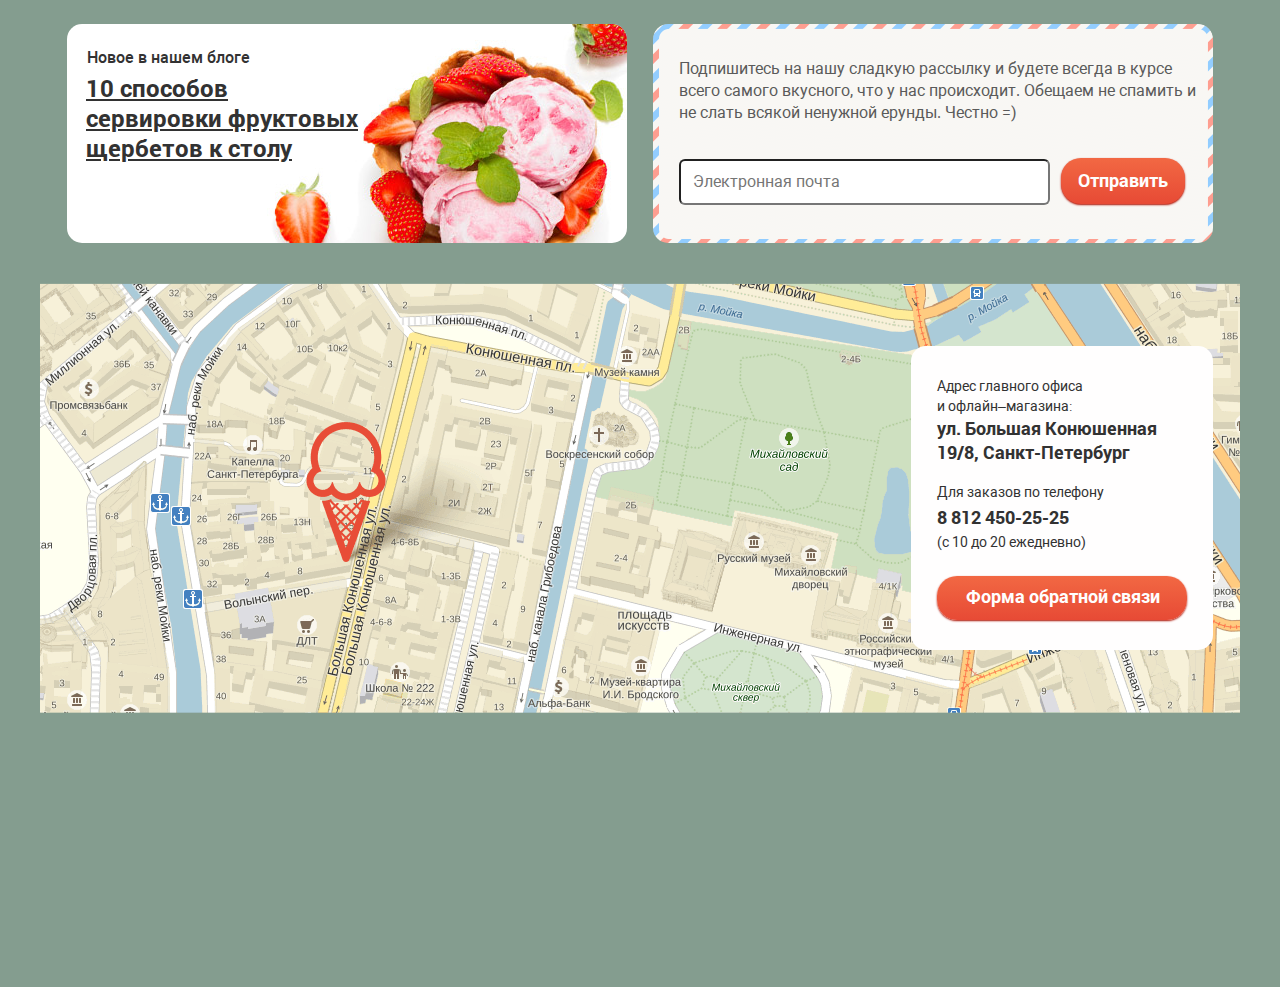
==== commit 7f746d7d: "Карта и модальное окно" ====
--- a/index.html
+++ b/index.html
@@ -62,7 +62,9 @@
             <a href="tel:+78124502525" class="tel">8 812 450-25-25</a>
           </div>
         </header>
+      </div>
         <main>
+          <div class="center-wrapper">
           <h1 class="visually-hidden">Глэйси - магазин по продаже мороженого собственного производства</h1>
           <section class="slider-section">
             <div class="slider-switcher">
@@ -153,12 +155,39 @@
               <div class="subscribe-backround">
                 <p class="additional-block-text">Подпишитесь на нашу сладкую рассылку и будете всегда в курсе всего самого вкусного, что у нас происходит. Обещаем не спамить и не слать всякой ненужной ерунды. Честно =)</p>
                 <input type="email" placeholder="Электронная почта">
-                <button class="button send-btn" type="submit">Отправить</button>
+                <button class="button subscribe-btn" type="submit">Отправить</button>
               </div>
             </section>
           </div>
+        </div>
+        <section class="map-section">
+          <img class="map" src="img/map-pin.png" alt="Адрес на карте: ул.Большая Конюшенная, 19/8" width="1200" height="430">
+          <form class="map-form" action="https://echo.htmlacademy.ru" method="GET">
+            <div class="form-wrapper">
+              <p class="form-text">Адрес главного офиса и офлайн&#8210;магазина:</p>
+              <p class="form-important address">ул. Большая Конюшенная 19/8, Санкт-Петербург</p>
+              <p class="form-text">Для заказов по телефону</p>
+              <p class="form-important form-tel">8 812 450-25-25</p>
+              <p class="form-text form-hours">(с 10 до 20 ежедневно)</p>
+              <a class="form-btn button" href="#">Форма обратной связи</a>
+            </div>
+          </form>
+        </section>
+        <section class="modal">
+          <div class="modal-overlay"></div>
+          <form class="feedback" action="https://echo.htmlacademy.ru" method="POST">
+            <p class="feedback-title">Мы обязательно вам ответим!</p>
+            <input class="username" type="text" placeholder="Как вас зовут?" autofocus>
+            <input class="email" type="email" placeholder="Ваша почта для ответа?">
+            <textarea class="modal-text" placeholder="Напишите что-нибудь..." rows="7" cols="20"></textarea>
+            <button class="button feedback-btn" type="submit">Отправить</button>
+            <button class="modal-close" type="button">Закрыть форму</button>
+          </form>
+        </section>
         </main>
-      </div>
+        <footer class="center-wrapper">
+
+        </footer>
     </div>
     <script src="js/script.js"></script>
   </body>
--- a/css/style.css
+++ b/css/style.css
@@ -74,9 +74,10 @@
 .center-wrapper {
   position: relative;
 
+  box-sizing: border-box;
   margin: 0 auto;
   padding: 0 27px;
-  width: 1146px;
+  width: 1200px;
 }
 
 .page-header {
@@ -514,7 +515,7 @@
 
 .slider-switcher {
   position: absolute;
-  top: 562px;
+  top: 490px;
   left: 28px;
   z-index: 1;
 
@@ -884,6 +885,220 @@
   border-radius: 6px;
 }
 
-.send-btn {
+.subscribe-btn {
   padding: 10px 17px 12px 17px;
 }
+
+.map-section {
+  position: relative;
+  top: -268px;
+
+  width: 1200px;
+  margin-right: auto;
+  margin-left: auto;
+}
+
+.map-form {
+  position: absolute;
+  top: 63px;
+  right: 27px;
+
+  width: 302px;
+
+  background-color: #fffefe;
+  border-radius: 15px;
+}
+
+.map-form p {
+  margin: 0;
+
+
+  color: #323232;
+}
+
+.form-text {
+  font-size: 14px;
+  line-height: 20px;
+  font-weight: 400;
+}
+
+.form-wrapper p:first-child {
+  margin-right: 100px;
+}
+
+.form-important {
+  width: 230px;
+
+  font-weight: 800;
+  font-size: 18px;
+  line-height: 24px;
+}
+
+.form-wrapper {
+  padding: 30px 26px 0px 26px;
+}
+
+.address {
+  padding-bottom: 18px;
+}
+
+.form-tel {
+  padding-top: 3px;
+  padding-bottom: 3px;
+}
+
+.map-form .form-hours {
+  margin-bottom: 24px;
+}
+
+.form-btn {
+  display: block;
+  margin-bottom: 30px;
+  padding: 8px 0px 12px 29px;
+}
+
+.modal {
+  position: relative;
+  z-index: 10;
+
+  display: none;
+}
+
+.modal-overlay {
+  position: fixed;
+  top: 0;
+  left: 0;
+
+  width: 100%;
+  height: 100%;
+
+  background-color: rgba(0, 0, 0, 0.3);
+}
+
+.feedback {
+  position: fixed;
+  top: 50%;
+  left: 50%;
+
+  width: 478px;
+  margin-top: -222px;
+  margin-left: -239px;
+
+  background-color: #f8f7f4;
+  border-radius: 10px;
+}
+
+.feedback-title {
+  margin: 0;
+  padding: 15px 0px 19px 25px;
+
+  color: #323232;
+  font-size: 24px;
+  line-height: 28px;
+}
+
+.feedback input {
+  display: block;
+  width: 251px;
+  padding: 13px 0px 9px 12px;
+  margin-left: 25px;
+  margin-bottom: 20px;
+}
+
+.modal-text {
+  margin-left: 25px;
+  width: 413px;
+  padding: 11px 0px 16px 13px;
+  margin-bottom: 90px;
+}
+
+.feedback-btn {
+  position: absolute;
+  bottom: 27px;
+  right: 26px;
+
+  padding: 10px 22px 11px 22px;
+}
+
+.modal-close {
+  position: absolute;
+  top: 9px;
+  right: 12px;
+
+  width: 30px;
+  height: 30px;
+
+  font-size: 0;
+
+  border: none;
+  background: none;
+}
+
+.modal-close::before {
+  content: "";
+  position: absolute;
+  top: 2px;
+  right: 12px;
+
+  width: 2px;
+  height: 22px;
+  transform: rotate(45deg);
+
+  background-color: #231f20;
+}
+
+.modal-close::after {
+  content: "";
+  position: absolute;
+  top: 2px;
+  right: 12px;
+
+  width: 2px;
+  height: 22px;
+  transform: rotate(-45deg);
+
+  background-color: #231f20;
+}
+
+.modal-close:active {
+  outline: 0;
+}
+
+.modal-show {
+  display: block;
+}
+
+.username,
+.email,
+.modal-text {
+  border: 1px solid rgb(178, 178, 178);
+  border-radius: 5px;
+  box-sizing: border-box;
+  opacity: 0.52;
+}
+
+.username:hover,
+.email:hover,
+.modal-text:hover {
+  border: 2px solid rgb(154, 154, 154);
+  opacity: 0.52;
+  box-sizing: border-box;
+}
+
+.username:focus,
+.email:focus,
+.modal-text:focus {
+  /* color: #323232;
+  font-weight: 800; */
+
+
+  border: 2px solid rgb(154, 154, 154);
+  opacity: 0.52;
+  box-sizing: border-box;
+  border-style: solid;
+  border-width: 2px;
+  border-color: rgb(46, 136, 228);
+  border-radius: 5px;
+  opacity: 0.52;
+}
+
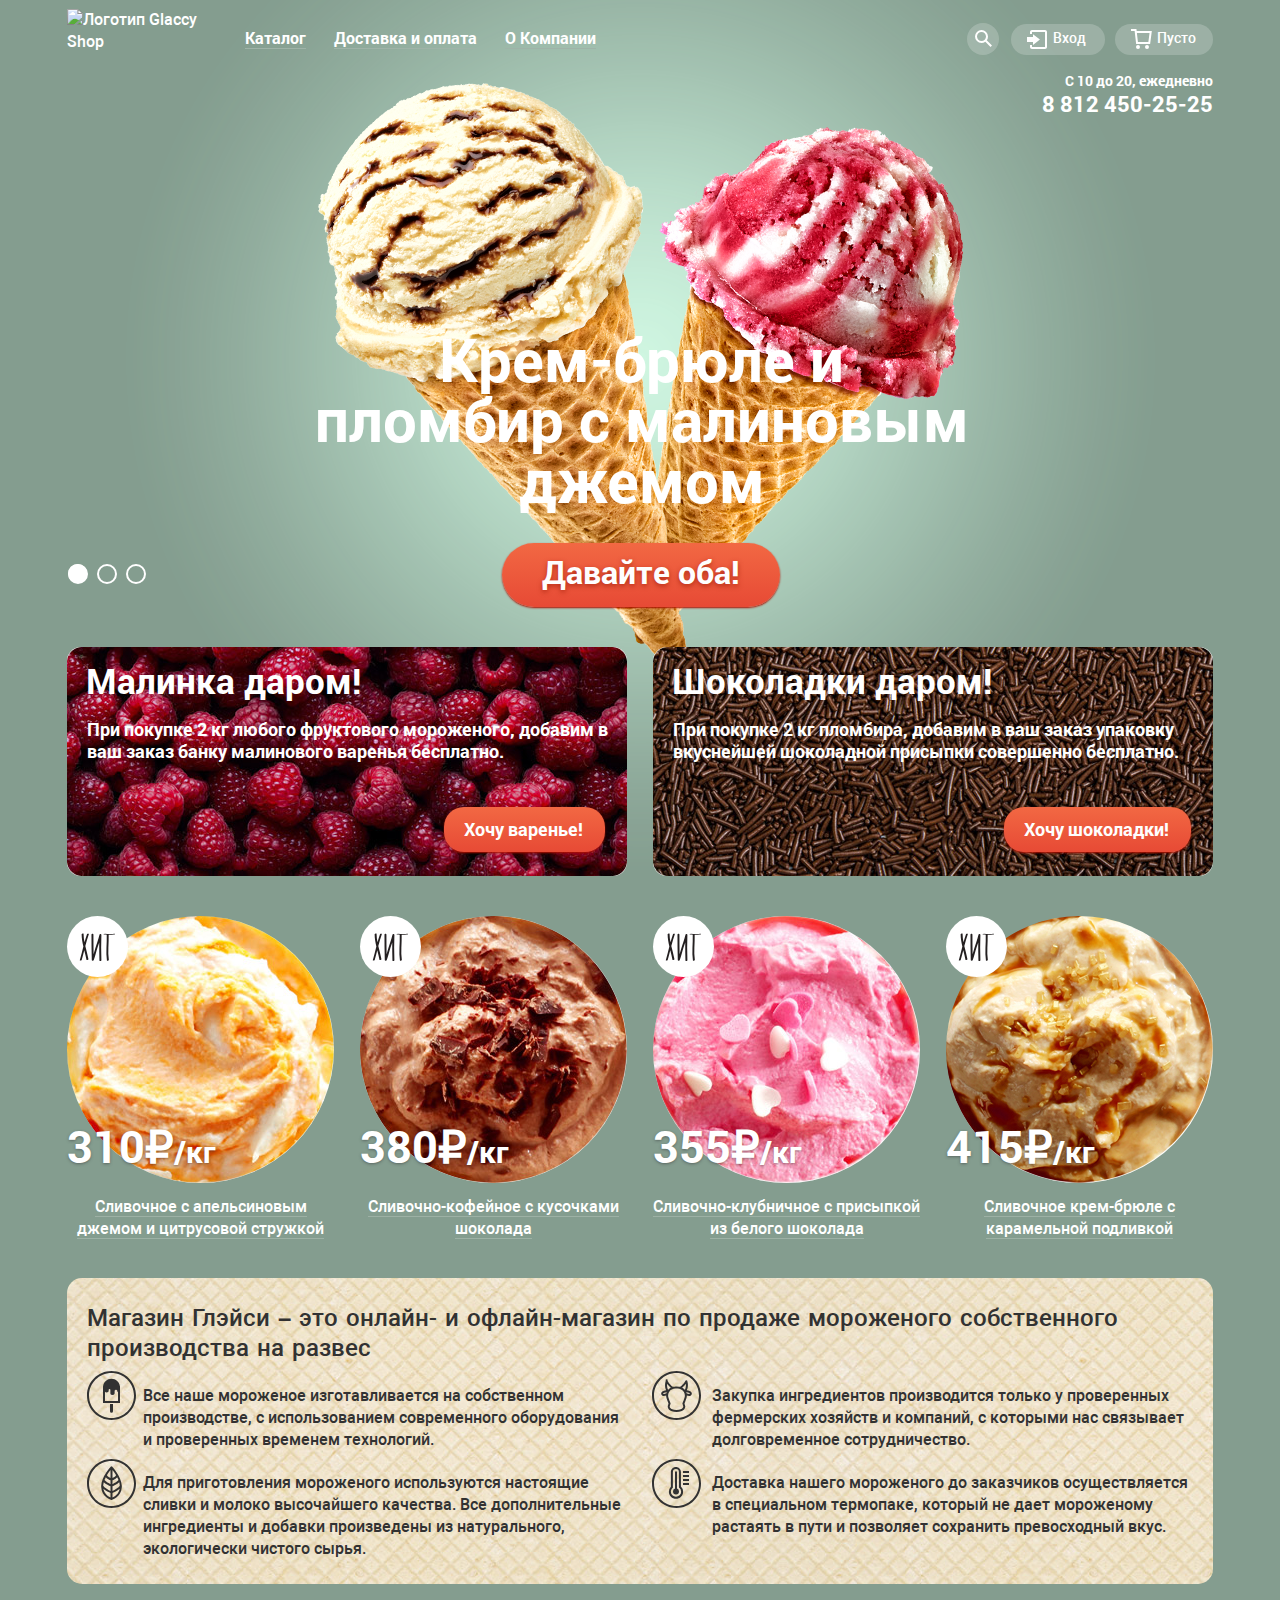
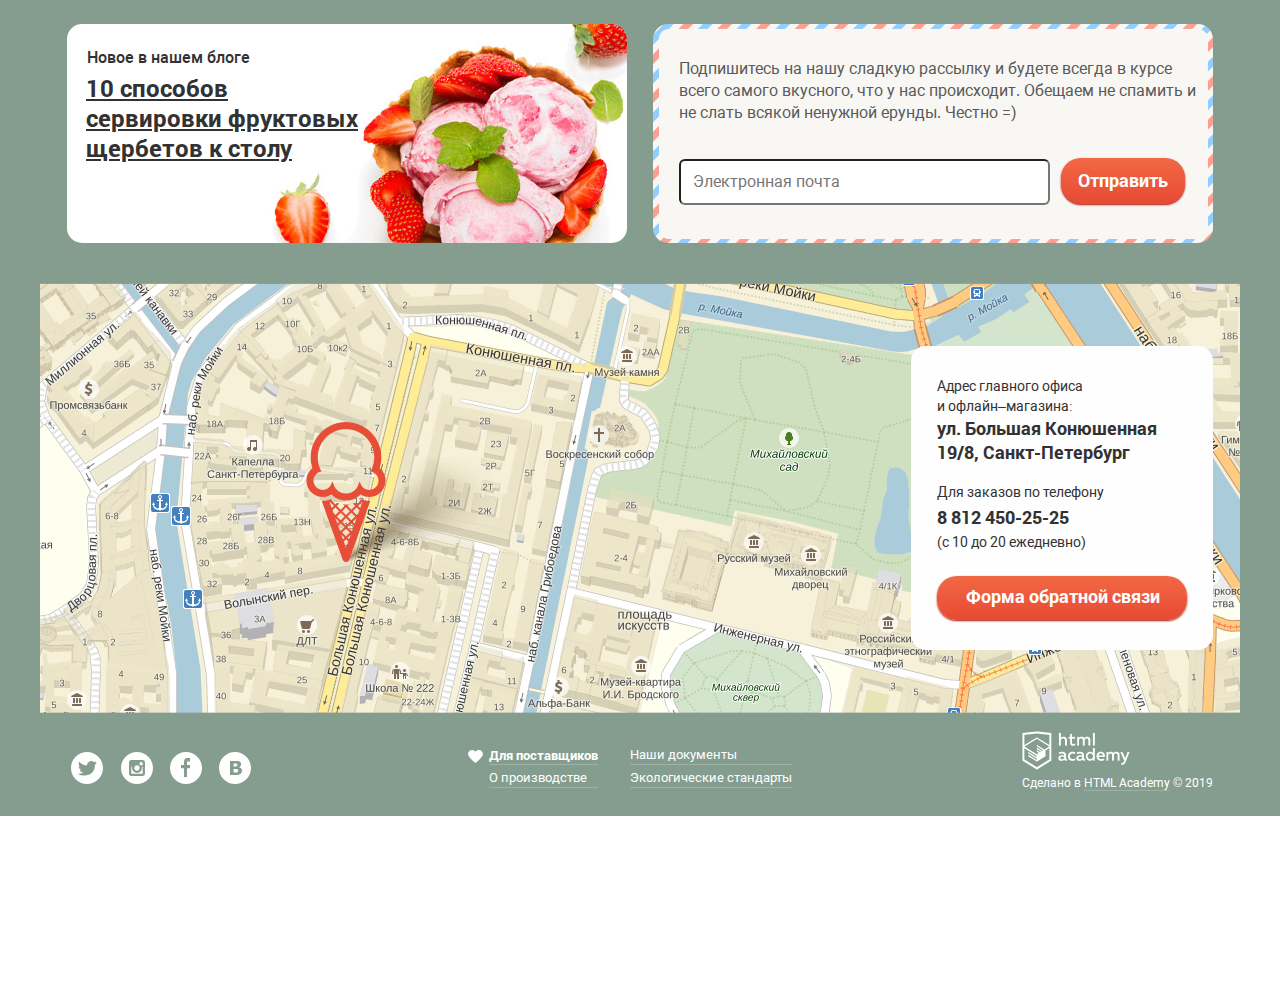
==== commit 1e02ef64: "Футер" ====
--- a/index.html
+++ b/index.html
@@ -185,8 +185,27 @@
           </form>
         </section>
         </main>
-        <footer class="center-wrapper">
-
+        <footer class="footer center-wrapper">
+          <section class="social">
+              <svg xmlns="http://www.w3.org/2000/svg" width="32" height="32"><path fill="#FFF" d="M16 0C7.164 0 0 7.164 0 16c0 8.837 7.164 16 16 16 8.837 0 16-7.163 16-16 0-8.836-7.163-16-16-16zm7.944 12.809c-.251 6.516-3.463 10.832-10.992 10.702h-.486c-.447 0-4.543-.443-5.344-1.823 2.479.19 4.247-.406 5.12-1.136-1.048-.289-2.923-.461-3.251-2.848.384.104.618.221 1.299.113-1.307-.824-2.758-1.519-2.679-3.643.311.317 1.164.518 1.46.457-.768-.233-2.149-3.244-.974-4.781 1.984 1.79 4.075 3.482 7.804 3.643.227-2.214 1.24-3.699 3.168-4.325 1.84-.479 3.255.26 3.901 1.138.737-.224 1.453-.466 2.193-.685-.004.833-.569 1.463-.935 1.709.747.165 1.423-.475 1.423-.475-.184.963-1.094 1.725-1.707 1.954z"/></svg>
+              <svg xmlns="http://www.w3.org/2000/svg" width="32" height="32"><g fill="#FFF"><path d="M20.916 16a4.938 4.938 0 1 1-9.877 0c0-.394.051-.773.138-1.14h-.897v6.838h11.396V14.86h-.897c.086.367.137.746.137 1.14z"/><path d="M15.978 18.659c1.466 0 2.659-1.193 2.659-2.659s-1.193-2.659-2.659-2.659c-1.466 0-2.659 1.193-2.659 2.659s1.192 2.659 2.659 2.659zM18.637 10.302h3.039v3.039h-3.039z"/><path d="M16 0C7.164 0 0 7.164 0 16c0 8.837 7.164 16 16 16 8.837 0 16-7.163 16-16 0-8.836-7.163-16-16-16zm7.955 21.698a2.285 2.285 0 0 1-2.279 2.279H10.279A2.285 2.285 0 0 1 8 21.698V10.302a2.286 2.286 0 0 1 2.279-2.279h11.396a2.286 2.286 0 0 1 2.279 2.279v11.396z"/></g></svg>
+              <svg xmlns="http://www.w3.org/2000/svg" width="32" height="32"><path fill="#FFF" d="M16 0C7.164 0 0 7.163 0 16s7.164 16 16 16c8.837 0 16-7.164 16-16S24.837 0 16 0zm4.062 9.455h-3.021v3.444h3.021v3.445h-3.021v8.61H14.02v-8.61H11v-3.445h3.021V9.455c0-1.902 1.353-3.445 3.021-3.445h3.021v3.445z"/></svg>
+              <svg xmlns="http://www.w3.org/2000/svg" width="32" height="32"><g fill="#FFF"><path d="M16.637 14.495c.402-.019.719-.082.951-.188.326-.145.54-.33.641-.559.101-.229.15-.496.15-.797 0-.232-.058-.465-.174-.697-.116-.232-.322-.405-.617-.517-.264-.1-.592-.155-.984-.165a76.242 76.242 0 0 0-1.652-.014h-.339v2.965h.565c.571 0 1.057-.009 1.459-.028zM18.118 17.084c-.282-.081-.672-.125-1.166-.132a127.97 127.97 0 0 0-1.55-.009h-.79v3.493h.264c1.014 0 1.74-.003 2.18-.009a3.2 3.2 0 0 0 1.212-.245c.377-.157.633-.364.774-.625s.214-.562.214-.9c0-.446-.088-.788-.261-1.03-.17-.241-.464-.423-.877-.543z"/><path d="M16 0C7.164 0 0 7.164 0 16c0 8.837 7.164 16 16 16 8.837 0 16-7.163 16-16 0-8.836-7.163-16-16-16zm6.602 20.531a3.73 3.73 0 0 1-1.124 1.327c-.552.415-1.161.71-1.823.886s-1.501.264-2.519.264h-6.121V8.987h5.443c1.13 0 1.957.038 2.48.113a5.126 5.126 0 0 1 1.561.5c.533.27.929.632 1.189 1.087.26.455.392.975.392 1.558 0 .678-.179 1.278-.536 1.795-.358.518-.863.92-1.517 1.208v.075c.917.182 1.642.559 2.179 1.13.537.571.807 1.325.807 2.261 0 .678-.138 1.283-.411 1.817z"/></g></svg>
+          </section>
+          <section class="footer-menu">
+            <div class="footer-menu-left footer-menu-column">
+              <a class="link footer-menu-item heart" href="#">Для поставщиков</a>
+              <a class="link footer-menu-item" href="#">О производстве</a>
+            </div>
+            <div class="footer-menu-right footer-menu-column">
+              <a class="link footer-menu-item" href="#">Наши документы</a>
+              <a class="link footer-menu-item" href="#">Экологические стандарты</a>
+            </div>
+          </section>
+          <section class="copyright">
+            <img class="htmlacademy-logo" src="img/logo-htmlacademy.png" alt="Логолип HTML Academy" width="108" height="39">
+            <p class="copyright-title">Сделано в <a class="link" href="#">HTML Academy</a> &copy; 2019</p>
+          </section>
         </footer>
     </div>
     <script src="js/script.js"></script>
--- a/css/style.css
+++ b/css/style.css
@@ -57,6 +57,10 @@
           clip-path: inset(100%);
   clip: rect(0 0 0 0);
   overflow: hidden;
+}
+
+.background-wrapper {
+  /* overflow: hidden; */
 }
 
 .green-background {
@@ -1102,3 +1106,96 @@
   opacity: 0.52;
 }
 
+.footer {
+  display: flex;
+  margin-top: -270px;
+  padding-bottom: 24px;
+}
+
+.social {
+  padding: 35px 0px 0 4px;
+  margin-right: 200px;
+}
+
+.social svg {
+  position: relative;
+
+  margin-right: 13px;
+}
+
+.social svg:first-child {
+  margin-right: 14px;
+}
+
+.social svg::after {  /*Не работает*/
+  content: "";
+  position: absolute;
+  left: 0;
+  top: 0;
+
+  width: 38px;
+  height: 38px;
+
+  background-color: rgba(255, 255, 255, 0.5);
+  /* box-shadow: 0 0 0 5px  rgba(255, 255, 255, 0.5); */
+
+   /* box-shadow: 0 0 0 5px  red; */
+}
+
+.footer-menu {
+  display: flex;
+  padding-top: 29px;
+}
+
+.footer-menu-column {
+  padding-left: 25px;
+  display: flex;
+  flex-direction: column;
+  margin-right: 7px;
+}
+
+.footer-menu-item {
+  margin-bottom: 4px;
+
+  font-size: 13px;
+  line-height: 18px;
+  font-weight: 400;
+}
+
+.footer-menu-item.heart {
+  position: relative;
+
+  font-weight: 800;
+}
+
+.footer-menu-item.heart::before {
+  content: "";
+  position: absolute;
+  top: 4px;
+  left: -21px;
+
+  width: 15px;
+  height: 13px;
+
+  background-image: url("../img/decor/heart.svg");
+}
+
+.copyright {
+  margin-right: 0;
+  margin-left: auto;
+  padding-top: 14px;
+}
+
+.copyright-title {
+  padding: 0;
+  margin: 0;
+
+  font-size: 12px;
+  line-height: 18px;
+  font-weight: 400;
+}
+
+.htmlacademy-logo {
+  display: block;
+  margin-bottom: 4px;
+}
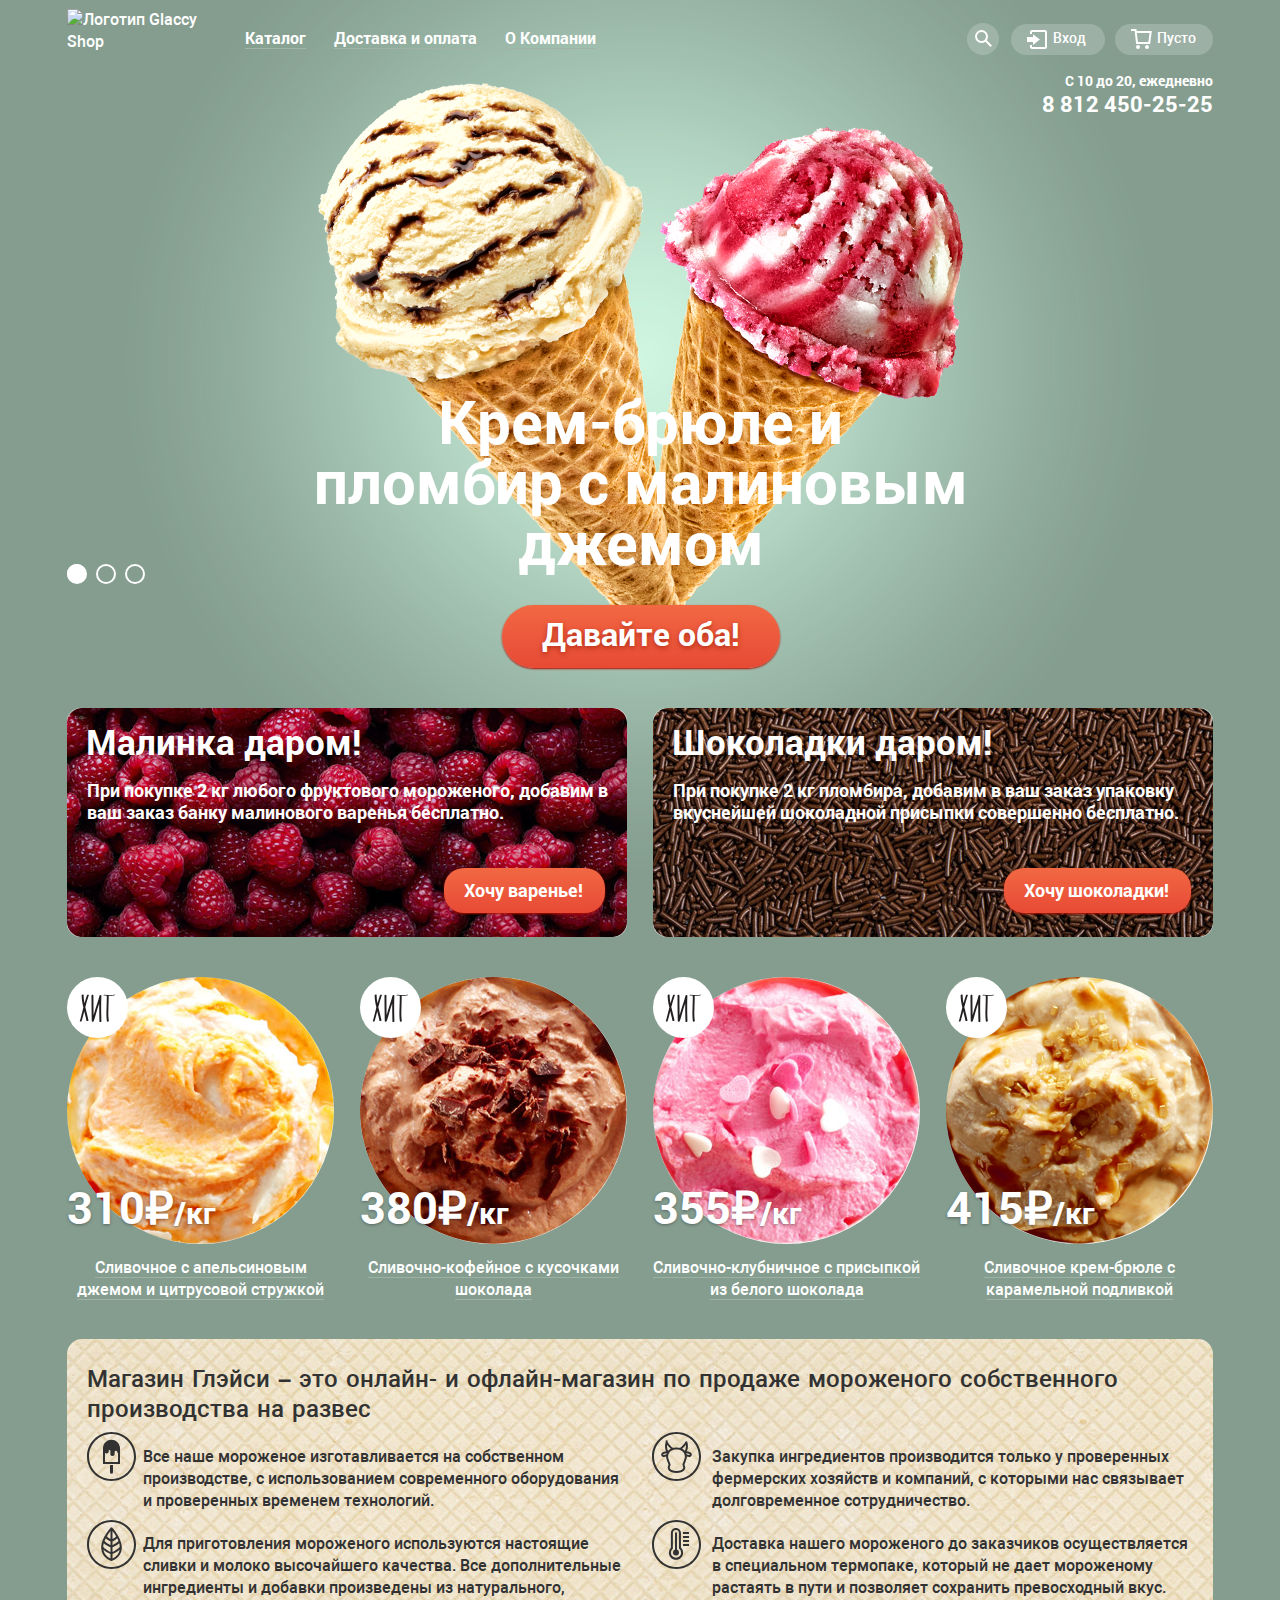
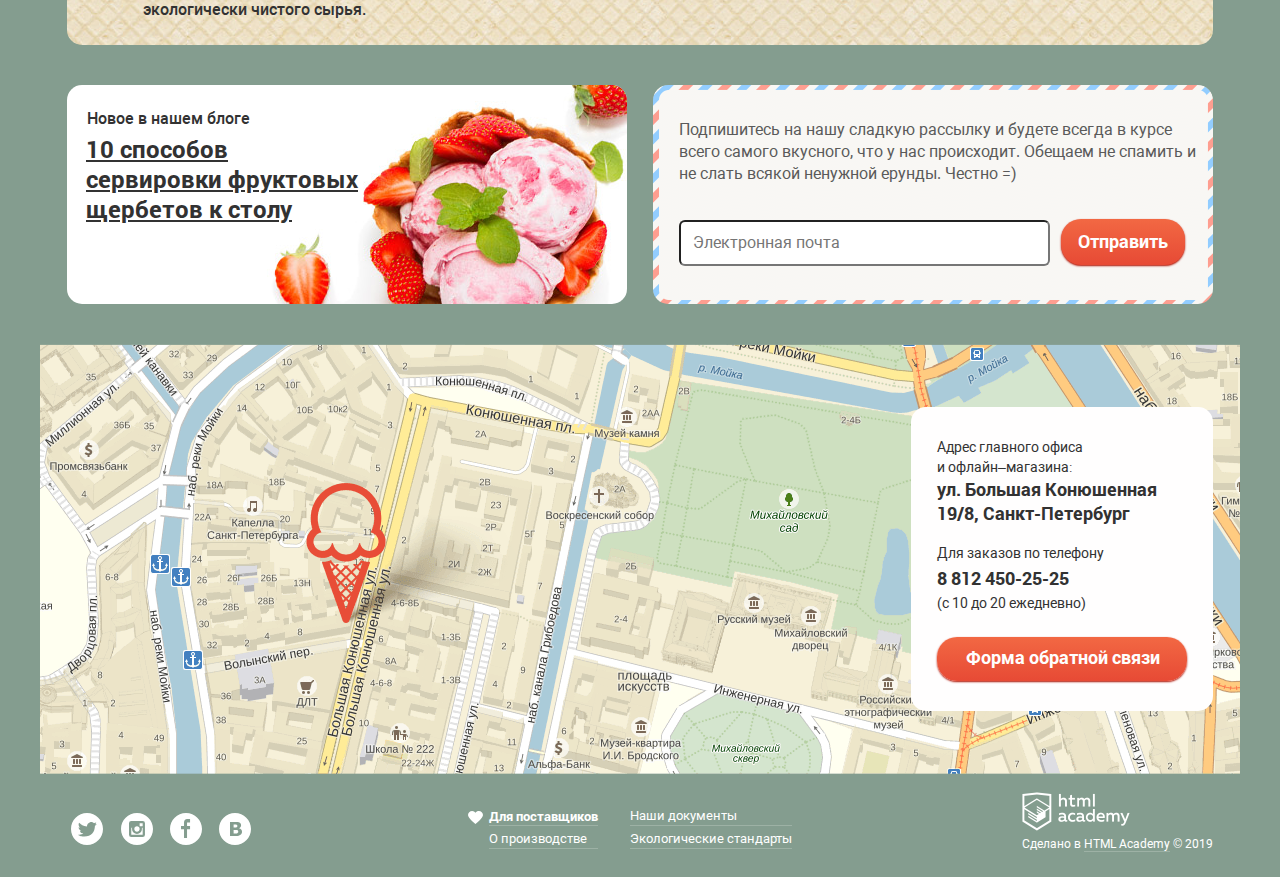
==== commit d5ce7a32: "Правка сетки" ====
--- a/index.html
+++ b/index.html
@@ -63,8 +63,8 @@
           </div>
         </header>
       </div>
-        <main>
-          <div class="center-wrapper">
+      <main>
+        <div class="center-wrapper">
           <h1 class="visually-hidden">Глэйси - магазин по продаже мороженого собственного производства</h1>
           <section class="slider-section">
             <div class="slider-switcher">
@@ -73,17 +73,17 @@
               <button class="slider-control slider3-control">Третий слайд</button>
             </div>
             <article class="sliders slider1 slider-show">
-              <img class="slider1-img" src="img/slider/ice-creams.png" alt="Два вафельных рожка - крем-брюле и малиновый" width="1045" height="870">
+              <img class="slider-image" src="img/slider/ice-creams.png" alt="Два вафельных рожка - крем-брюле и малиновый" width="1045" height="870">
               <p class="slider-title">Крем-брюле и пломбир с малиновым джемом</p>
               <a class="button slider-button" href="#">Давайте оба!</a>
             </article>
             <article class="sliders slider2">
-              <img class="slider1-img" src="img/slider/ice-creams2.png" alt="Два вафельных рожка - шоколадный и лимонный" width="1045" height="870">
+              <img class="slider-image" src="img/slider/ice-creams2.png" alt="Два вафельных рожка - шоколадный и лимонный" width="1045" height="870">
               <p class="slider-title">Шоколадный пломбир и лимонный сорбет</p>
               <a class="button slider-button" href="#">Давайте оба!</a>
             </article>
             <article class="sliders slider3">
-              <img class="slider1-img" src="img/slider/ice-creams3.png" alt="Два вафельных рожка - с помадкой и клубничный" width="1045" height="870">
+              <img class="slider-image" src="img/slider/ice-creams3.png" alt="Два вафельных рожка - с помадкой и клубничный" width="1045" height="870">
               <p class="slider-title">Пломбир с помадкой и клубничный щербет</p>
               <a class="button slider-button" href="#">Давайте оба!</a>
             </article>
--- a/css/style.css
+++ b/css/style.css
@@ -59,10 +59,6 @@
   overflow: hidden;
 }
 
-.background-wrapper {
-  /* overflow: hidden; */
-}
-
 .green-background {
   background-color: #849d8f;
 }
@@ -472,23 +468,52 @@
   display: block;
 }
 
+.link {
+  position: relative;
+  z-index: 2;
+
+  border-bottom: 1px solid #9db1a5;
+  cursor: pointer;
+}
+
+.link:hover,
+.link:active {
+  color: #ffbc9e;
+  border-bottom: 1px solid #a7a294;
+}
+
+.link-dark:hover,
+.link-dark:active {
+  color: #e84d37;
+  border-bottom: 1px solid #f9cdc4;  /* исправить в логине */
+}
+
+.slider-section {
+  position: relative;
+  margin-bottom: 52px;
+}
+
 .sliders {
   position: relative;
+
+  display: none;
+  margin-top: 43px;
+}
+
+.slider-image {
+  position: absolute;
   top: -116px;
   left: 51px;
+
   z-index: 0;
-
-  display: none;
 }
 
 .slider-title {
-  position: absolute;
-  bottom: 366px;
-  left: 190px;
-  z-index: 0;
+  position: relative;
+  z-index: 1;
 
   width: 667px;
-  padding: 0;
+  padding: 275px 0px 40px 240px;
   margin: 0;
 
   font-weight: 800;
@@ -503,11 +528,11 @@
 }
 
 .slider-button {
-  position: absolute;
-  bottom: 269px;
-  left: 384px;
+  position: relative;
+  z-index: 1;
 
   padding: 7px 40px 13px 40px;
+  margin-left: 435px;
 
   font-size: 32px;
   line-height: 44px;
@@ -519,8 +544,8 @@
 
 .slider-switcher {
   position: absolute;
-  top: 490px;
-  left: 28px;
+  top: 447px;
+  left: 0;
   z-index: 1;
 
   font-size: 0;
@@ -569,10 +594,11 @@
 
 .promo-section {
   position: relative;
-  top: -345px;
+  z-index: 1;
 
   display: flex;
   justify-content: space-between;
+  margin-bottom: 40px;
 }
 
 .promo {
@@ -616,9 +642,12 @@
 }
 
 .hit-section {
-  position: relative;
-  top: -305px;
-
+  display: flex;
+  flex-wrap: wrap;
+  margin-bottom: 38px;
+}
+
+.inner-catalog {
   display: flex;
   flex-wrap: wrap;
 }
@@ -684,28 +713,10 @@
   text-align: center;
 }
 
-.link {
-  position: relative;
-  z-index: 2;
-
-  border-bottom: 1px solid #9db1a5;
-  cursor: pointer;
-}
-
-.link:hover,
-.link:active {
-  color: #ffbc9e;
-  border-bottom: 1px solid #a7a294;
-}
-
-.link-dark:hover,
-.link-dark:active {
-  color: #e84d37;
-  border-bottom: 1px solid #f9cdc4;  /* исправить в логине */
-}
-
 .hit-btn {
-  position: relative;
+  position: absolute;
+  top: 324px;
+  left: 0px;
   z-index: 2;
 
   padding: 8px 16px 12px 17px;
@@ -717,12 +728,12 @@
 .hit-icecream:hover::after {
   content: "";
   position: absolute;
-  z-index: 1;
+  z-index: 2;
   top: -6px;
   left: -13px;
 
   width: 293px;
-  height: 100%;
+  height: 406px;
 
   border-radius: 5px;
   background-color: rgba(248, 247, 244, 0.2);
@@ -734,8 +745,7 @@
 }
 
 .preferences {
-  position: relative;
-  top: -348px;
+  margin-bottom: 40px;
 
   background: url(../img/backgrounds/waffle-background.jpg) repeat 0px 10px;
   border-radius: 15px;
@@ -824,11 +834,9 @@
 }
 
 .additional-blocks {
-  position: relative;
-  top: -308px;
-
   display: flex;
   justify-content: space-between;
+  margin-bottom: 40px;
 }
 
 .additional-block {
@@ -895,7 +903,6 @@
 
 .map-section {
   position: relative;
-  top: -268px;
 
   width: 1200px;
   margin-right: auto;
@@ -915,8 +922,6 @@
 
 .map-form p {
   margin: 0;
-
-
   color: #323232;
 }
 
@@ -1108,12 +1113,11 @@
 
 .footer {
   display: flex;
-  margin-top: -270px;
   padding-bottom: 24px;
 }
 
 .social {
-  padding: 35px 0px 0 4px;
+  padding: 33px 0px 0 4px;
   margin-right: 200px;
 }
 
@@ -1144,7 +1148,7 @@
 
 .footer-menu {
   display: flex;
-  padding-top: 29px;
+  padding-top: 27px;
 }
 
 .footer-menu-column {
@@ -1183,7 +1187,7 @@
 .copyright {
   margin-right: 0;
   margin-left: auto;
-  padding-top: 14px;
+  padding-top: 12px;
 }
 
 .copyright-title {
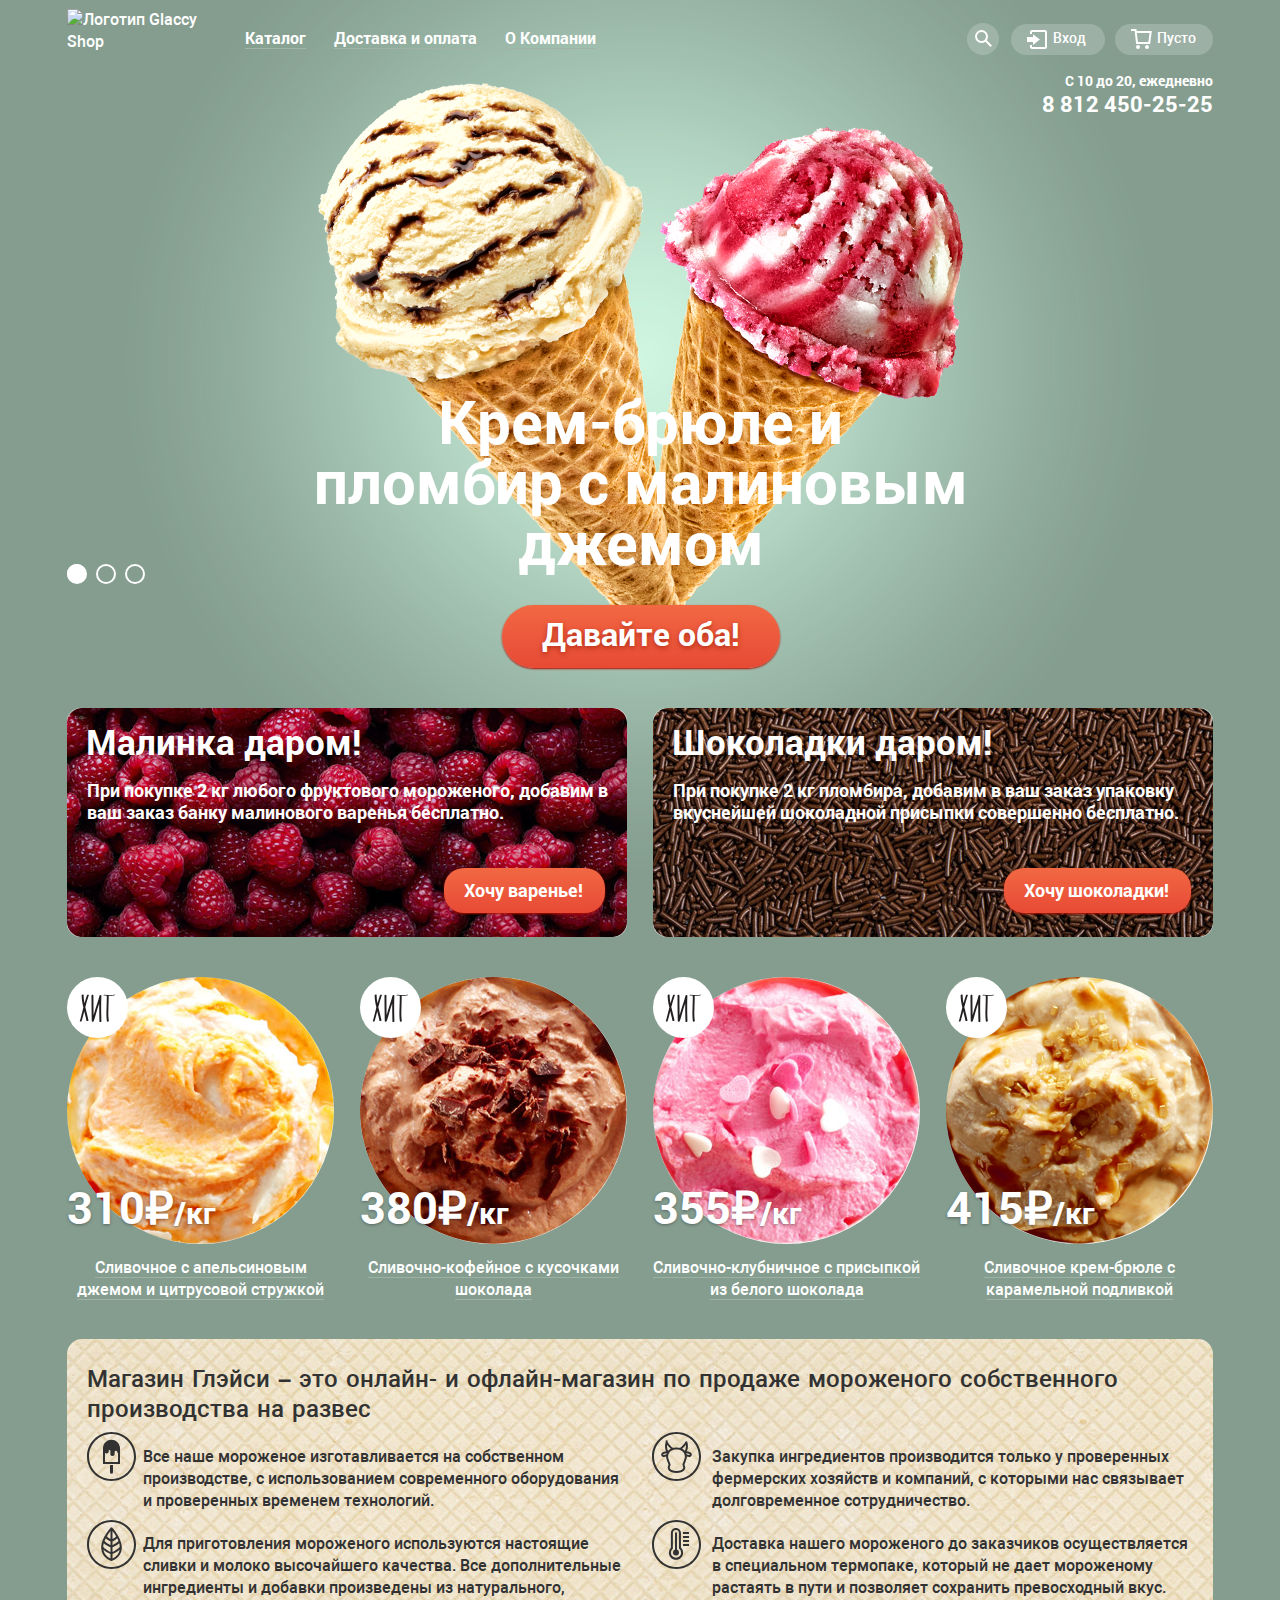
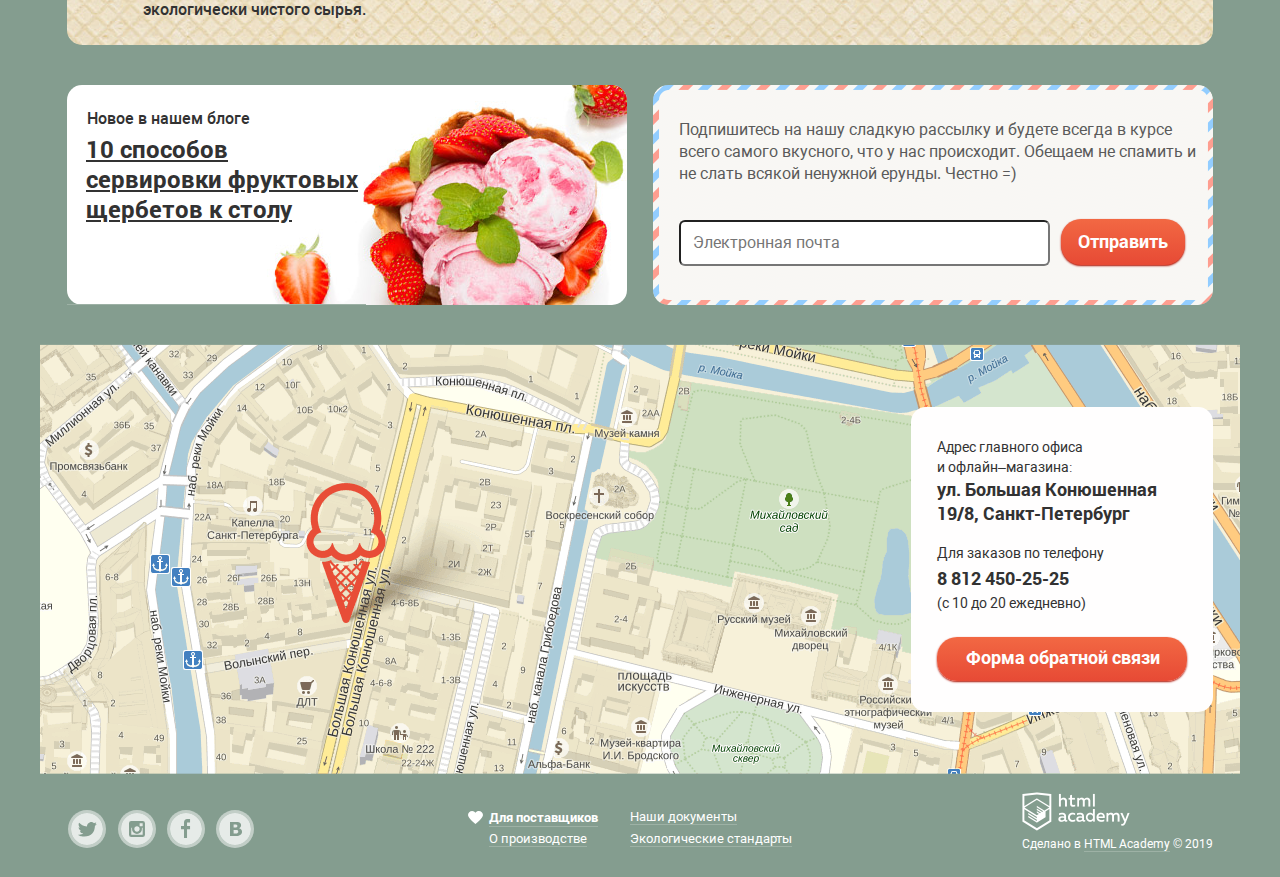
==== commit 87a035ef: "Правки по главной в оформлении" ====
--- a/index.html
+++ b/index.html
@@ -18,7 +18,7 @@
                   <section class="submenu">
                     <ul>
                       <li class="submenu-item new"><a href="#">Новинки</a></li>
-                      <li class="submenu-item"><a href="#">Сливочное</a></li>
+                      <li class="submenu-item"><a href="catalog.html">Сливочное</a></li>
                       <li class="submenu-item"><a href="#">Щербеты</a></li>
                       <li class="submenu-item"><a href="#">Фруктовый лед</a></li>
                       <li class="submenu-item"><a href="#">Мелорин</a></li>
@@ -187,19 +187,27 @@
         </main>
         <footer class="footer center-wrapper">
           <section class="social">
+            <a class="social-link" href="#">
               <svg xmlns="http://www.w3.org/2000/svg" width="32" height="32"><path fill="#FFF" d="M16 0C7.164 0 0 7.164 0 16c0 8.837 7.164 16 16 16 8.837 0 16-7.163 16-16 0-8.836-7.163-16-16-16zm7.944 12.809c-.251 6.516-3.463 10.832-10.992 10.702h-.486c-.447 0-4.543-.443-5.344-1.823 2.479.19 4.247-.406 5.12-1.136-1.048-.289-2.923-.461-3.251-2.848.384.104.618.221 1.299.113-1.307-.824-2.758-1.519-2.679-3.643.311.317 1.164.518 1.46.457-.768-.233-2.149-3.244-.974-4.781 1.984 1.79 4.075 3.482 7.804 3.643.227-2.214 1.24-3.699 3.168-4.325 1.84-.479 3.255.26 3.901 1.138.737-.224 1.453-.466 2.193-.685-.004.833-.569 1.463-.935 1.709.747.165 1.423-.475 1.423-.475-.184.963-1.094 1.725-1.707 1.954z"/></svg>
+            </a>
+            <a class="social-link" href="#">
               <svg xmlns="http://www.w3.org/2000/svg" width="32" height="32"><g fill="#FFF"><path d="M20.916 16a4.938 4.938 0 1 1-9.877 0c0-.394.051-.773.138-1.14h-.897v6.838h11.396V14.86h-.897c.086.367.137.746.137 1.14z"/><path d="M15.978 18.659c1.466 0 2.659-1.193 2.659-2.659s-1.193-2.659-2.659-2.659c-1.466 0-2.659 1.193-2.659 2.659s1.192 2.659 2.659 2.659zM18.637 10.302h3.039v3.039h-3.039z"/><path d="M16 0C7.164 0 0 7.164 0 16c0 8.837 7.164 16 16 16 8.837 0 16-7.163 16-16 0-8.836-7.163-16-16-16zm7.955 21.698a2.285 2.285 0 0 1-2.279 2.279H10.279A2.285 2.285 0 0 1 8 21.698V10.302a2.286 2.286 0 0 1 2.279-2.279h11.396a2.286 2.286 0 0 1 2.279 2.279v11.396z"/></g></svg>
+            </a>
+            <a class="social-link" href="#">
               <svg xmlns="http://www.w3.org/2000/svg" width="32" height="32"><path fill="#FFF" d="M16 0C7.164 0 0 7.163 0 16s7.164 16 16 16c8.837 0 16-7.164 16-16S24.837 0 16 0zm4.062 9.455h-3.021v3.444h3.021v3.445h-3.021v8.61H14.02v-8.61H11v-3.445h3.021V9.455c0-1.902 1.353-3.445 3.021-3.445h3.021v3.445z"/></svg>
+            </a>
+            <a class="social-link" href="#">
               <svg xmlns="http://www.w3.org/2000/svg" width="32" height="32"><g fill="#FFF"><path d="M16.637 14.495c.402-.019.719-.082.951-.188.326-.145.54-.33.641-.559.101-.229.15-.496.15-.797 0-.232-.058-.465-.174-.697-.116-.232-.322-.405-.617-.517-.264-.1-.592-.155-.984-.165a76.242 76.242 0 0 0-1.652-.014h-.339v2.965h.565c.571 0 1.057-.009 1.459-.028zM18.118 17.084c-.282-.081-.672-.125-1.166-.132a127.97 127.97 0 0 0-1.55-.009h-.79v3.493h.264c1.014 0 1.74-.003 2.18-.009a3.2 3.2 0 0 0 1.212-.245c.377-.157.633-.364.774-.625s.214-.562.214-.9c0-.446-.088-.788-.261-1.03-.17-.241-.464-.423-.877-.543z"/><path d="M16 0C7.164 0 0 7.164 0 16c0 8.837 7.164 16 16 16 8.837 0 16-7.163 16-16 0-8.836-7.163-16-16-16zm6.602 20.531a3.73 3.73 0 0 1-1.124 1.327c-.552.415-1.161.71-1.823.886s-1.501.264-2.519.264h-6.121V8.987h5.443c1.13 0 1.957.038 2.48.113a5.126 5.126 0 0 1 1.561.5c.533.27.929.632 1.189 1.087.26.455.392.975.392 1.558 0 .678-.179 1.278-.536 1.795-.358.518-.863.92-1.517 1.208v.075c.917.182 1.642.559 2.179 1.13.537.571.807 1.325.807 2.261 0 .678-.138 1.283-.411 1.817z"/></g></svg>
+            </a>
           </section>
           <section class="footer-menu">
             <div class="footer-menu-left footer-menu-column">
-              <a class="link footer-menu-item heart" href="#">Для поставщиков</a>
-              <a class="link footer-menu-item" href="#">О производстве</a>
+              <a class="footer-menu-item heart" href="#"><span class="link">Для поставщиков</span></a>
+              <a class="footer-menu-item" href="#"><span class="link">О производстве</span></a>
             </div>
             <div class="footer-menu-right footer-menu-column">
-              <a class="link footer-menu-item" href="#">Наши документы</a>
-              <a class="link footer-menu-item" href="#">Экологические стандарты</a>
+              <a class="footer-menu-item" href="#"><span class="link">Наши документы</span></a>
+              <a class="footer-menu-item" href="#"><span class="link">Экологические стандарты</span></a>
             </div>
           </section>
           <section class="copyright">
--- a/css/style.css
+++ b/css/style.css
@@ -59,6 +59,10 @@
   overflow: hidden;
 }
 
+.background-wrapper {
+  min-width: 1200px;
+}
+
 .green-background {
   background-color: #849d8f;
 }
@@ -343,7 +347,7 @@
 .login-form {
   position: absolute;
   top: 32px;
-  right: 0;
+  right: -2px;
 
   display: none;
   padding: 20px 17px 21px 19px;
@@ -440,11 +444,12 @@
   display: inline-block;
   padding: 0;
   margin: 0;
-  margin-bottom: -4px;
+  margin-bottom: 3px;
+  padding-top: 4px;
 
   font-size: 13px;
   font-weight: 400;
-  line-height: 24px;
+  line-height: 13px;
   color: #323232;
 }
 
@@ -452,7 +457,7 @@
   width: 101px;
 }
 
-.login-help a::after {
+/* .login-help a::after {
   content: "";
   position: absolute;
   bottom: 5px;
@@ -462,7 +467,7 @@
   height: 1px;
 
   background-color: #adacaa;
-}
+} */
 
 .login-section:hover .login-form {
   display: block;
@@ -480,6 +485,10 @@
 .link:active {
   color: #ffbc9e;
   border-bottom: 1px solid #a7a294;
+}
+
+.link-dark {
+  border-bottom: 1px solid #9db1a5;
 }
 
 .link-dark:hover,
@@ -728,7 +737,7 @@
 .hit-icecream:hover::after {
   content: "";
   position: absolute;
-  z-index: 2;
+  z-index: 1;
   top: -6px;
   left: -13px;
 
@@ -836,7 +845,7 @@
 .additional-blocks {
   display: flex;
   justify-content: space-between;
-  margin-bottom: 40px;
+  margin-bottom: 39px;
 }
 
 .additional-block {
@@ -962,7 +971,7 @@
 
 .form-btn {
   display: block;
-  margin-bottom: 30px;
+  margin-bottom: 31px;
   padding: 8px 0px 12px 29px;
 }
 
@@ -1091,7 +1100,6 @@
 .modal-text:hover {
   border: 2px solid rgb(154, 154, 154);
   opacity: 0.52;
-  box-sizing: border-box;
 }
 
 .username:focus,
@@ -1121,34 +1129,36 @@
   margin-right: 200px;
 }
 
-.social svg {
+.social-link {
   position: relative;
 
   margin-right: 13px;
 }
 
-.social svg:first-child {
+.social-link:first-child {
   margin-right: 14px;
 }
 
-.social svg::after {  /*Не работает*/
-  content: "";
-  position: absolute;
-  left: 0;
-  top: 0;
-
-  width: 38px;
-  height: 38px;
-
-  background-color: rgba(255, 255, 255, 0.5);
-  /* box-shadow: 0 0 0 5px  rgba(255, 255, 255, 0.5); */
-
-   /* box-shadow: 0 0 0 5px  red; */
+.social-link svg {
+  opacity: 0.8;
+}
+
+.social-link::after {
+  content: "";
+  position: absolute;
+  left: 0px;
+  bottom: 4px;
+
+  width: 32px;
+  height: 32px;
+
+  border-radius: 50%;
+  box-shadow: 0 0 0 3px rgba(255, 255, 255, 0.5);
 }
 
 .footer-menu {
   display: flex;
-  padding-top: 27px;
+  padding-top: 28px;
 }
 
 .footer-menu-column {
@@ -1175,7 +1185,7 @@
 .footer-menu-item.heart::before {
   content: "";
   position: absolute;
-  top: 4px;
+  top: 3px;
   left: -21px;
 
   width: 15px;
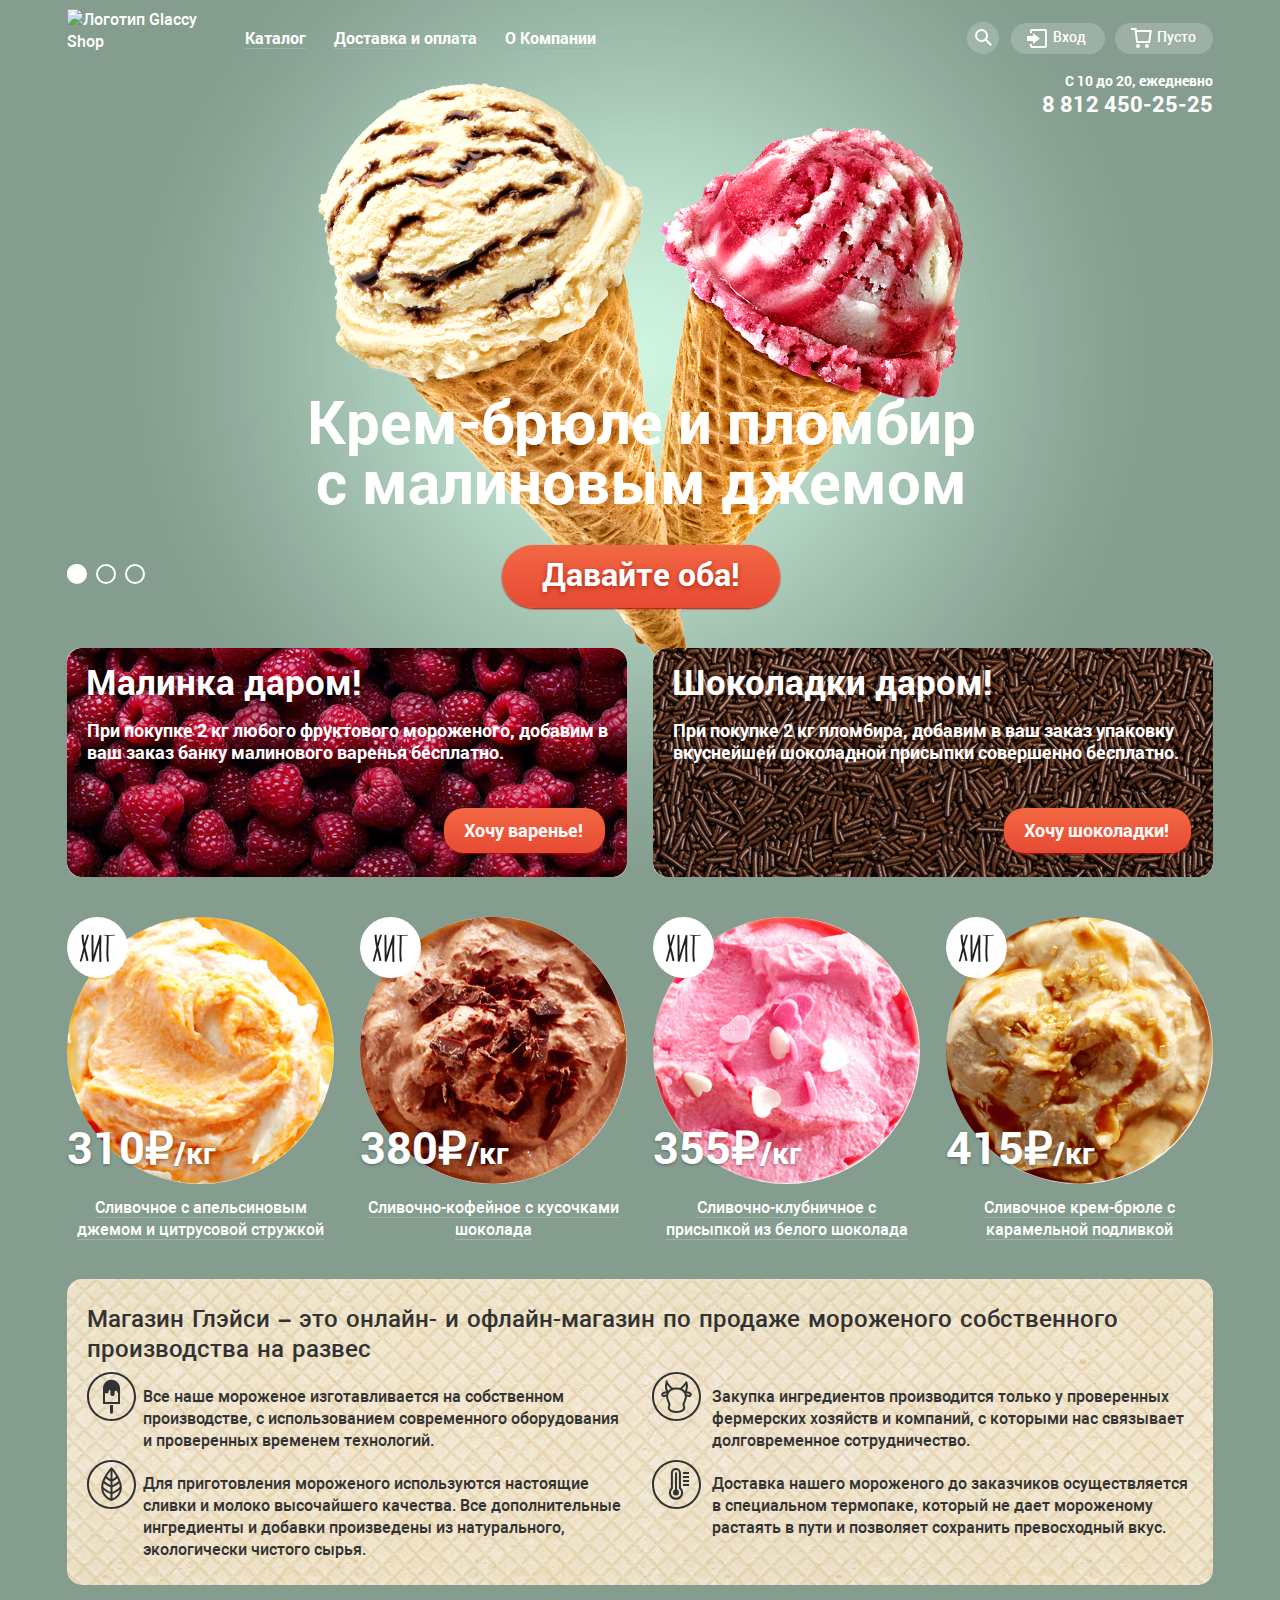
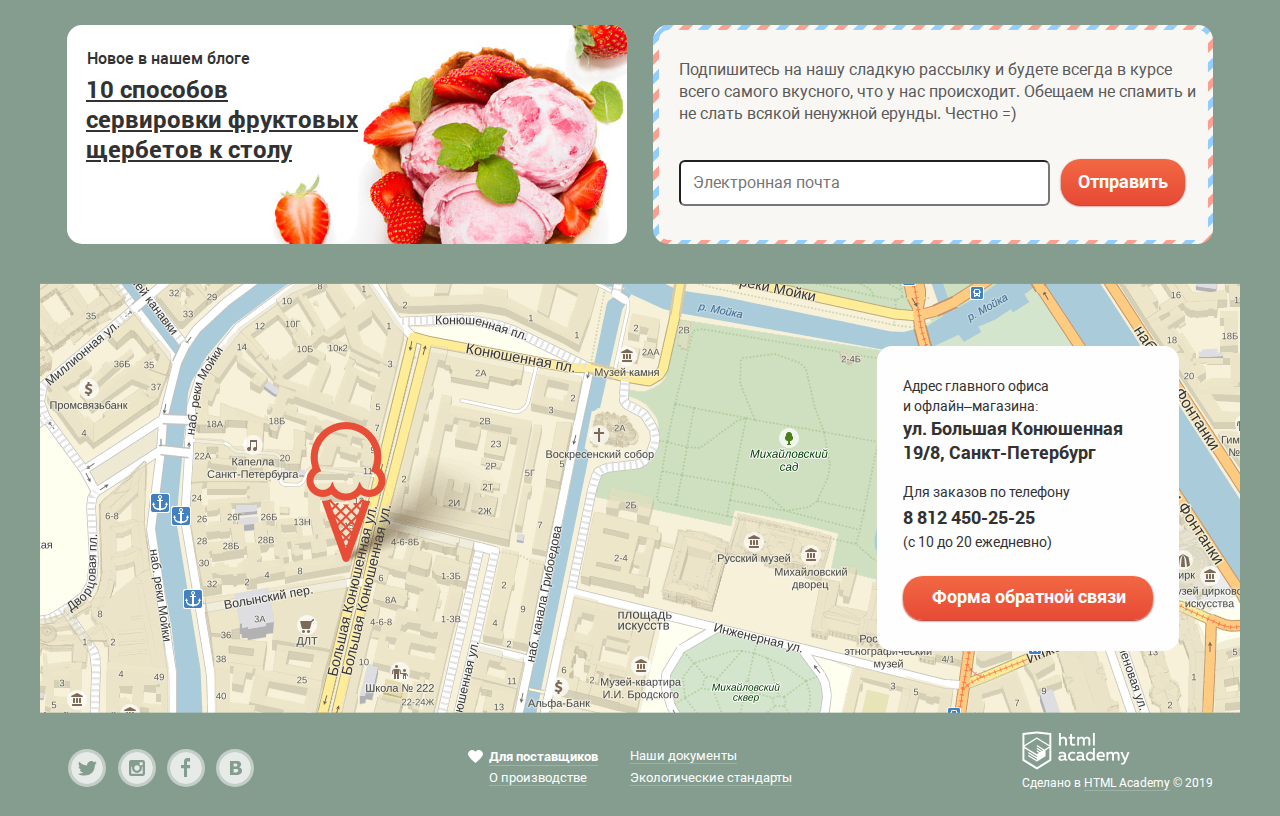
==== commit 4e14855d: "Итоговые правки" ====
--- a/index.html
+++ b/index.html
@@ -4,7 +4,7 @@
     <meta charset="utf-8">
     <title>HTML Academy: Глейси</title>
     <link href="css/normalize.css" rel="stylesheet">
-    <link href="css/style.css" rel="stylesheet">
+    <link href="css/style.min.css" rel="stylesheet">
   </head>
   <body>
     <div class="background-wrapper green-background">
@@ -31,9 +31,9 @@
             </nav>
             <div class="header-user-navigation">
               <div class="search">
-                <svg xmlns="http://www.w3.org/2000/svg" xmlns:xlink="http://www.w3.org/1999/xlink" width="17" height="17"><path fill="#FFF" d="M16.958 15.527L11.75 10.32A6.455 6.455 0 0 0 13 6.5 6.5 6.5 0 1 0 6.5 13a6.465 6.465 0 0 0 3.839-1.263l5.205 5.204 1.414-1.414zM6.5 11C4.019 11 2 8.981 2 6.5S4.019 2 6.5 2 11 4.019 11 6.5 8.981 11 6.5 11z"/></svg>
+                <svg aria-label="Значок лупы" xmlns="http://www.w3.org/2000/svg" xmlns:xlink="http://www.w3.org/1999/xlink" width="17" height="17"><path fill="#FFF" d="M16.958 15.527L11.75 10.32A6.455 6.455 0 0 0 13 6.5 6.5 6.5 0 1 0 6.5 13a6.465 6.465 0 0 0 3.839-1.263l5.205 5.204 1.414-1.414zM6.5 11C4.019 11 2 8.981 2 6.5S4.019 2 6.5 2 11 4.019 11 6.5 8.981 11 6.5 11z"/></svg>
                 <form class="search-field" action="https://echo.htmlacademy.ru" method="GET">
-                  <input type="search" placeholder="Что ищем?">
+                  <input type="search" placeholder="Что ищем?" aria-label="Поле для поиска по сайту">
                 </form>
               </div>
               <div class="login-section">
@@ -41,8 +41,8 @@
                   Вход
                 </a>
                 <form class="login-form" action="https://echo.htmlacademy.ru" method="POST">
-                  <input class="login-input" type="email" placeholder="Электронная почта">
-                  <input class="login-input" type="password" placeholder="Пароль">
+                  <input class="login-input" type="email" placeholder="Электронная почта" aria-label="Поле для ввода электронной почты">
+                  <input class="login-input" type="password" placeholder="Пароль" aria-label="Поле для ввода пароля">
                   <div class="login-links-list">
                     <a class="login-button button" href="#">Войти</a>
                     <div class="login-help">
@@ -103,33 +103,33 @@
           </section>
           <h2 class="visually-hidden">Хиты продаж</h2>
           <section class="hit-section">
-            <div class="hit-icecream">
-              <img class="hit-img" src="img/icecreams/orange.jpg" alt="Шарик апельсинового мороженого" width="267" heigh="267">
+            <div class="card-icecream">
+              <img class="card-img" src="img/icecreams/orange.jpg" alt="Шарик апельсинового мороженого" width="267" height="267">
               <p class="price"><span>310₽</span>/кг</p>
               <a class="icecream-name" href="#"><span class="link">Сливочное с апельсиновым джемом и цитрусовой стружкой</span></a>
               <svg class="hit-icon" xmlns="http://www.w3.org/2000/svg" width="61" height="61"><circle fill="#FFF" cx="30.5" cy="30.5" r="30.5"/><g fill="#231F20"><path d="M19.985 18.27c-.915 2.683-1.718 5.384-2.472 8.094-.543-2.863-.921-5.756-.958-8.715-.005-.431-1.939-.11-1.932.518.052 4.243.8 8.354 1.747 12.432-1.196 4.58-2.311 9.18-3.579 13.771-.109.394 1.771.138 1.904-.344.902-3.265 1.726-6.535 2.556-9.8.805 3.204 1.644 6.407 2.273 9.657.098.508 2.041.045 1.932-.518-.864-4.462-2.12-8.836-3.146-13.247 1.068-4.086 2.202-8.157 3.578-12.191.124-.361-1.737-.145-1.903.343zM34.395 18.798c.049-1.047-1.919-.794-1.963.128-.004.08-.004.159-.008.238-.039.065-.084.128-.101.204-1.004 4.463-2.611 8.729-4.056 13.06-.644 1.93-1.139 3.898-1.666 5.856-.139-6.623-.135-13.237-.165-19.871-.005-1.042-1.965-.769-1.961.134.037 8.337.018 16.641.303 24.971a.644.644 0 0 0-.034.301l.064.445c.123.856 1.959.48 1.944-.317.005-.011.016-.018.021-.029 1.636-4.171 2.478-8.591 3.894-12.838.521-1.558 1.048-3.108 1.561-4.662-.071 5.987.058 11.969.211 17.961.026 1.012 1.58.771 1.91.065l.056-.119c.112-.239.088-.423-.015-.558-.211-8.333-.389-16.635.005-24.969zM47.32 17.66c-3.158.38-6.312.227-9.478.048-.491-.028-2.24.851-1.221.908 1.093.062 2.182.109 3.271.145-.093.081-.161.167-.157.265.295 8.408-1.054 17.239.191 25.564.063.424 2.01.005 1.932-.518-1.229-8.229.069-16.951-.185-25.27 1.776.012 3.551-.052 5.33-.266.857-.102 1.669-1.039.317-.876z"/></g></svg>
-              <button class="button hit-btn">Быстрый просмотр</button>
-            </div>
-            <div class="hit-icecream">
-              <img class="hit-img" src="img/icecreams/coffee.jpg" alt="Шарик кофейно-шоколадного мороженого" width="267" heigh="267">
+              <button class="button card-btn">Быстрый просмотр</button>
+            </div>
+            <div class="card-icecream">
+              <img class="card-img" src="img/icecreams/coffee.jpg" alt="Шарик кофейно-шоколадного мороженого" width="267" height="267">
               <p class="price"><span>380₽</span>/кг</p>
               <a class="icecream-name" href="#"><span class="link">Сливочно-кофейное с кусочками шоколада</span></a>
               <svg class="hit-icon" xmlns="http://www.w3.org/2000/svg" width="61" height="61"><circle fill="#FFF" cx="30.5" cy="30.5" r="30.5"/><g fill="#231F20"><path d="M19.985 18.27c-.915 2.683-1.718 5.384-2.472 8.094-.543-2.863-.921-5.756-.958-8.715-.005-.431-1.939-.11-1.932.518.052 4.243.8 8.354 1.747 12.432-1.196 4.58-2.311 9.18-3.579 13.771-.109.394 1.771.138 1.904-.344.902-3.265 1.726-6.535 2.556-9.8.805 3.204 1.644 6.407 2.273 9.657.098.508 2.041.045 1.932-.518-.864-4.462-2.12-8.836-3.146-13.247 1.068-4.086 2.202-8.157 3.578-12.191.124-.361-1.737-.145-1.903.343zM34.395 18.798c.049-1.047-1.919-.794-1.963.128-.004.08-.004.159-.008.238-.039.065-.084.128-.101.204-1.004 4.463-2.611 8.729-4.056 13.06-.644 1.93-1.139 3.898-1.666 5.856-.139-6.623-.135-13.237-.165-19.871-.005-1.042-1.965-.769-1.961.134.037 8.337.018 16.641.303 24.971a.644.644 0 0 0-.034.301l.064.445c.123.856 1.959.48 1.944-.317.005-.011.016-.018.021-.029 1.636-4.171 2.478-8.591 3.894-12.838.521-1.558 1.048-3.108 1.561-4.662-.071 5.987.058 11.969.211 17.961.026 1.012 1.58.771 1.91.065l.056-.119c.112-.239.088-.423-.015-.558-.211-8.333-.389-16.635.005-24.969zM47.32 17.66c-3.158.38-6.312.227-9.478.048-.491-.028-2.24.851-1.221.908 1.093.062 2.182.109 3.271.145-.093.081-.161.167-.157.265.295 8.408-1.054 17.239.191 25.564.063.424 2.01.005 1.932-.518-1.229-8.229.069-16.951-.185-25.27 1.776.012 3.551-.052 5.33-.266.857-.102 1.669-1.039.317-.876z"/></g></svg>
-              <button class="button hit-btn">Быстрый просмотр</button>
-            </div>
-            <div class="hit-icecream">
-              <img class="hit-img" src="img/icecreams/strawberry.jpg" alt="Шарик клубничного мороженого с белыми сердечками" width="267" heigh="267">
+              <button class="button card-btn">Быстрый просмотр</button>
+            </div>
+            <div class="card-icecream">
+              <img class="card-img" src="img/icecreams/strawberry.jpg" alt="Шарик клубничного мороженого с белыми сердечками" width="267" height="267">
               <p class="price"><span>355₽</span>/кг</p>
               <a class="icecream-name" href="#"><span class="link">Сливочно-клубничное с присыпкой из белого шоколада</span></a>
               <svg class="hit-icon" xmlns="http://www.w3.org/2000/svg" width="61" height="61"><circle fill="#FFF" cx="30.5" cy="30.5" r="30.5"/><g fill="#231F20"><path d="M19.985 18.27c-.915 2.683-1.718 5.384-2.472 8.094-.543-2.863-.921-5.756-.958-8.715-.005-.431-1.939-.11-1.932.518.052 4.243.8 8.354 1.747 12.432-1.196 4.58-2.311 9.18-3.579 13.771-.109.394 1.771.138 1.904-.344.902-3.265 1.726-6.535 2.556-9.8.805 3.204 1.644 6.407 2.273 9.657.098.508 2.041.045 1.932-.518-.864-4.462-2.12-8.836-3.146-13.247 1.068-4.086 2.202-8.157 3.578-12.191.124-.361-1.737-.145-1.903.343zM34.395 18.798c.049-1.047-1.919-.794-1.963.128-.004.08-.004.159-.008.238-.039.065-.084.128-.101.204-1.004 4.463-2.611 8.729-4.056 13.06-.644 1.93-1.139 3.898-1.666 5.856-.139-6.623-.135-13.237-.165-19.871-.005-1.042-1.965-.769-1.961.134.037 8.337.018 16.641.303 24.971a.644.644 0 0 0-.034.301l.064.445c.123.856 1.959.48 1.944-.317.005-.011.016-.018.021-.029 1.636-4.171 2.478-8.591 3.894-12.838.521-1.558 1.048-3.108 1.561-4.662-.071 5.987.058 11.969.211 17.961.026 1.012 1.58.771 1.91.065l.056-.119c.112-.239.088-.423-.015-.558-.211-8.333-.389-16.635.005-24.969zM47.32 17.66c-3.158.38-6.312.227-9.478.048-.491-.028-2.24.851-1.221.908 1.093.062 2.182.109 3.271.145-.093.081-.161.167-.157.265.295 8.408-1.054 17.239.191 25.564.063.424 2.01.005 1.932-.518-1.229-8.229.069-16.951-.185-25.27 1.776.012 3.551-.052 5.33-.266.857-.102 1.669-1.039.317-.876z"/></g></svg>
-              <button class="button hit-btn">Быстрый просмотр</button>
-            </div>
-            <div class="hit-icecream">
-              <img class="hit-img" src="img/icecreams/caramel.jpg" alt="Шарик карамельного мороженого" width="267" heigh="267">
+              <button class="button card-btn">Быстрый просмотр</button>
+            </div>
+            <div class="card-icecream">
+              <img class="card-img" src="img/icecreams/caramel.jpg" alt="Шарик карамельного мороженого" width="267" height="267">
               <p class="price"><span>415₽</span>/кг</p>
               <a class="icecream-name" href="#"><span class="link">Сливочное крем-брюле с карамельной подливкой</span></a>
               <svg class="hit-icon" xmlns="http://www.w3.org/2000/svg" width="61" height="61"><circle fill="#FFF" cx="30.5" cy="30.5" r="30.5"/><g fill="#231F20"><path d="M19.985 18.27c-.915 2.683-1.718 5.384-2.472 8.094-.543-2.863-.921-5.756-.958-8.715-.005-.431-1.939-.11-1.932.518.052 4.243.8 8.354 1.747 12.432-1.196 4.58-2.311 9.18-3.579 13.771-.109.394 1.771.138 1.904-.344.902-3.265 1.726-6.535 2.556-9.8.805 3.204 1.644 6.407 2.273 9.657.098.508 2.041.045 1.932-.518-.864-4.462-2.12-8.836-3.146-13.247 1.068-4.086 2.202-8.157 3.578-12.191.124-.361-1.737-.145-1.903.343zM34.395 18.798c.049-1.047-1.919-.794-1.963.128-.004.08-.004.159-.008.238-.039.065-.084.128-.101.204-1.004 4.463-2.611 8.729-4.056 13.06-.644 1.93-1.139 3.898-1.666 5.856-.139-6.623-.135-13.237-.165-19.871-.005-1.042-1.965-.769-1.961.134.037 8.337.018 16.641.303 24.971a.644.644 0 0 0-.034.301l.064.445c.123.856 1.959.48 1.944-.317.005-.011.016-.018.021-.029 1.636-4.171 2.478-8.591 3.894-12.838.521-1.558 1.048-3.108 1.561-4.662-.071 5.987.058 11.969.211 17.961.026 1.012 1.58.771 1.91.065l.056-.119c.112-.239.088-.423-.015-.558-.211-8.333-.389-16.635.005-24.969zM47.32 17.66c-3.158.38-6.312.227-9.478.048-.491-.028-2.24.851-1.221.908 1.093.062 2.182.109 3.271.145-.093.081-.161.167-.157.265.295 8.408-1.054 17.239.191 25.564.063.424 2.01.005 1.932-.518-1.229-8.229.069-16.951-.185-25.27 1.776.012 3.551-.052 5.33-.266.857-.102 1.669-1.039.317-.876z"/></g></svg>
-              <button class="button hit-btn">Быстрый просмотр</button>
+              <button class="button card-btn">Быстрый просмотр</button>
             </div>
           </section>
           <h2 class="visually-hidden">Наши преимущества</h2>
@@ -149,73 +149,78 @@
           <div class="additional-blocks">
             <section class="additional-block blog-news">
               <p class="additional-block-header">Новое в нашем блоге</p>
-              <a class="link-dark blog-description" href="#">10 способов сервировки фруктовых щербетов к столу</a>
+              <a class="blog-description" href="#">10 способов сервировки фруктовых щербетов к столу</a>
             </section>
             <section class="additional-block subscribe">
               <div class="subscribe-backround">
                 <p class="additional-block-text">Подпишитесь на нашу сладкую рассылку и будете всегда в курсе всего самого вкусного, что у нас происходит. Обещаем не спамить и не слать всякой ненужной ерунды. Честно =)</p>
-                <input type="email" placeholder="Электронная почта">
-                <button class="button subscribe-btn" type="submit">Отправить</button>
+                <form>
+                  <input type="email" placeholder="Электронная почта">
+                  <button class="button subscribe-btn" type="submit">Отправить</button>
+                </form>
               </div>
             </section>
           </div>
         </div>
         <section class="map-section">
-          <img class="map" src="img/map-pin.png" alt="Адрес на карте: ул.Большая Конюшенная, 19/8" width="1200" height="430">
-          <form class="map-form" action="https://echo.htmlacademy.ru" method="GET">
-            <div class="form-wrapper">
-              <p class="form-text">Адрес главного офиса и офлайн&#8210;магазина:</p>
-              <p class="form-important address">ул. Большая Конюшенная 19/8, Санкт-Петербург</p>
-              <p class="form-text">Для заказов по телефону</p>
-              <p class="form-important form-tel">8 812 450-25-25</p>
-              <p class="form-text form-hours">(с 10 до 20 ежедневно)</p>
-              <a class="form-btn button" href="#">Форма обратной связи</a>
-            </div>
-          </form>
+          <iframe src="https://www.google.com/maps/embed?pb=!1m18!1m12!1m3!1d1998.6036253002735!2d30.320858715590237!3d59.938719169054785!2m3!1f0!2f0!3f0!3m2!1i1024!2i768!4f13.1!3m3!1m2!1s0x4696310fca145cc1%3A0x42b32648d8238007!2z0JHQvtC70YzRiNCw0Y8g0JrQvtC90Y7RiNC10L3QvdCw0Y8g0YPQuy4sIDE5LzgsINCh0LDQvdC60YIt0J_QtdGC0LXRgNCx0YPRgNCzLCAxOTExODY!5e0!3m2!1sru!2sru!4v1562076542645!5m2!1sru!2sru" width="1200" height="430" allowfullscreen></iframe>
+          <div class="map-wrapper">
+            <img class="map" src="img/map-pin.png" alt="Адрес на карте: ул.Большая Конюшенная, 19/8" width="1200" height="430">
+            <form class="map-form" action="https://echo.htmlacademy.ru" method="GET">
+              <div class="form-wrapper">
+                <p class="form-text">Адрес главного офиса и офлайн&#8210;магазина:</p>
+                <p class="form-important address">ул. Большая Конюшенная 19/8, Санкт-Петербург</p>
+                <p class="form-text">Для заказов по телефону</p>
+                <p class="form-important form-tel">8 812 450-25-25</p>
+                <p class="form-text form-hours">(с 10 до 20 ежедневно)</p>
+                <a class="form-btn button" href="#">Форма обратной связи</a>
+              </div>
+            </form>
+          </div>
         </section>
         <section class="modal">
           <div class="modal-overlay"></div>
           <form class="feedback" action="https://echo.htmlacademy.ru" method="POST">
             <p class="feedback-title">Мы обязательно вам ответим!</p>
-            <input class="username" type="text" placeholder="Как вас зовут?" autofocus>
+            <input class="username" type="text" placeholder="Как вас зовут?">
             <input class="email" type="email" placeholder="Ваша почта для ответа?">
             <textarea class="modal-text" placeholder="Напишите что-нибудь..." rows="7" cols="20"></textarea>
             <button class="button feedback-btn" type="submit">Отправить</button>
             <button class="modal-close" type="button">Закрыть форму</button>
           </form>
         </section>
-        </main>
-        <footer class="footer center-wrapper">
-          <section class="social">
-            <a class="social-link" href="#">
-              <svg xmlns="http://www.w3.org/2000/svg" width="32" height="32"><path fill="#FFF" d="M16 0C7.164 0 0 7.164 0 16c0 8.837 7.164 16 16 16 8.837 0 16-7.163 16-16 0-8.836-7.163-16-16-16zm7.944 12.809c-.251 6.516-3.463 10.832-10.992 10.702h-.486c-.447 0-4.543-.443-5.344-1.823 2.479.19 4.247-.406 5.12-1.136-1.048-.289-2.923-.461-3.251-2.848.384.104.618.221 1.299.113-1.307-.824-2.758-1.519-2.679-3.643.311.317 1.164.518 1.46.457-.768-.233-2.149-3.244-.974-4.781 1.984 1.79 4.075 3.482 7.804 3.643.227-2.214 1.24-3.699 3.168-4.325 1.84-.479 3.255.26 3.901 1.138.737-.224 1.453-.466 2.193-.685-.004.833-.569 1.463-.935 1.709.747.165 1.423-.475 1.423-.475-.184.963-1.094 1.725-1.707 1.954z"/></svg>
-            </a>
-            <a class="social-link" href="#">
-              <svg xmlns="http://www.w3.org/2000/svg" width="32" height="32"><g fill="#FFF"><path d="M20.916 16a4.938 4.938 0 1 1-9.877 0c0-.394.051-.773.138-1.14h-.897v6.838h11.396V14.86h-.897c.086.367.137.746.137 1.14z"/><path d="M15.978 18.659c1.466 0 2.659-1.193 2.659-2.659s-1.193-2.659-2.659-2.659c-1.466 0-2.659 1.193-2.659 2.659s1.192 2.659 2.659 2.659zM18.637 10.302h3.039v3.039h-3.039z"/><path d="M16 0C7.164 0 0 7.164 0 16c0 8.837 7.164 16 16 16 8.837 0 16-7.163 16-16 0-8.836-7.163-16-16-16zm7.955 21.698a2.285 2.285 0 0 1-2.279 2.279H10.279A2.285 2.285 0 0 1 8 21.698V10.302a2.286 2.286 0 0 1 2.279-2.279h11.396a2.286 2.286 0 0 1 2.279 2.279v11.396z"/></g></svg>
-            </a>
-            <a class="social-link" href="#">
-              <svg xmlns="http://www.w3.org/2000/svg" width="32" height="32"><path fill="#FFF" d="M16 0C7.164 0 0 7.163 0 16s7.164 16 16 16c8.837 0 16-7.164 16-16S24.837 0 16 0zm4.062 9.455h-3.021v3.444h3.021v3.445h-3.021v8.61H14.02v-8.61H11v-3.445h3.021V9.455c0-1.902 1.353-3.445 3.021-3.445h3.021v3.445z"/></svg>
-            </a>
-            <a class="social-link" href="#">
-              <svg xmlns="http://www.w3.org/2000/svg" width="32" height="32"><g fill="#FFF"><path d="M16.637 14.495c.402-.019.719-.082.951-.188.326-.145.54-.33.641-.559.101-.229.15-.496.15-.797 0-.232-.058-.465-.174-.697-.116-.232-.322-.405-.617-.517-.264-.1-.592-.155-.984-.165a76.242 76.242 0 0 0-1.652-.014h-.339v2.965h.565c.571 0 1.057-.009 1.459-.028zM18.118 17.084c-.282-.081-.672-.125-1.166-.132a127.97 127.97 0 0 0-1.55-.009h-.79v3.493h.264c1.014 0 1.74-.003 2.18-.009a3.2 3.2 0 0 0 1.212-.245c.377-.157.633-.364.774-.625s.214-.562.214-.9c0-.446-.088-.788-.261-1.03-.17-.241-.464-.423-.877-.543z"/><path d="M16 0C7.164 0 0 7.164 0 16c0 8.837 7.164 16 16 16 8.837 0 16-7.163 16-16 0-8.836-7.163-16-16-16zm6.602 20.531a3.73 3.73 0 0 1-1.124 1.327c-.552.415-1.161.71-1.823.886s-1.501.264-2.519.264h-6.121V8.987h5.443c1.13 0 1.957.038 2.48.113a5.126 5.126 0 0 1 1.561.5c.533.27.929.632 1.189 1.087.26.455.392.975.392 1.558 0 .678-.179 1.278-.536 1.795-.358.518-.863.92-1.517 1.208v.075c.917.182 1.642.559 2.179 1.13.537.571.807 1.325.807 2.261 0 .678-.138 1.283-.411 1.817z"/></g></svg>
-            </a>
-          </section>
-          <section class="footer-menu">
-            <div class="footer-menu-left footer-menu-column">
-              <a class="footer-menu-item heart" href="#"><span class="link">Для поставщиков</span></a>
-              <a class="footer-menu-item" href="#"><span class="link">О производстве</span></a>
-            </div>
-            <div class="footer-menu-right footer-menu-column">
-              <a class="footer-menu-item" href="#"><span class="link">Наши документы</span></a>
-              <a class="footer-menu-item" href="#"><span class="link">Экологические стандарты</span></a>
-            </div>
-          </section>
-          <section class="copyright">
-            <img class="htmlacademy-logo" src="img/logo-htmlacademy.png" alt="Логолип HTML Academy" width="108" height="39">
-            <p class="copyright-title">Сделано в <a class="link" href="#">HTML Academy</a> &copy; 2019</p>
-          </section>
-        </footer>
+      </main>
+      <footer class="footer center-wrapper">
+        <section class="social">
+          <a class="social-link" href="#" aria-label="Мы в Твиттере">
+            <svg xmlns="http://www.w3.org/2000/svg" width="32" height="32"><path fill="#FFF" d="M16 0C7.164 0 0 7.164 0 16c0 8.837 7.164 16 16 16 8.837 0 16-7.163 16-16 0-8.836-7.163-16-16-16zm7.944 12.809c-.251 6.516-3.463 10.832-10.992 10.702h-.486c-.447 0-4.543-.443-5.344-1.823 2.479.19 4.247-.406 5.12-1.136-1.048-.289-2.923-.461-3.251-2.848.384.104.618.221 1.299.113-1.307-.824-2.758-1.519-2.679-3.643.311.317 1.164.518 1.46.457-.768-.233-2.149-3.244-.974-4.781 1.984 1.79 4.075 3.482 7.804 3.643.227-2.214 1.24-3.699 3.168-4.325 1.84-.479 3.255.26 3.901 1.138.737-.224 1.453-.466 2.193-.685-.004.833-.569 1.463-.935 1.709.747.165 1.423-.475 1.423-.475-.184.963-1.094 1.725-1.707 1.954z"/></svg>
+          </a>
+          <a class="social-link" href="#" aria-label="Мы в Инстаграме">
+            <svg xmlns="http://www.w3.org/2000/svg" width="32" height="32"><g fill="#FFF"><path d="M20.916 16a4.938 4.938 0 1 1-9.877 0c0-.394.051-.773.138-1.14h-.897v6.838h11.396V14.86h-.897c.086.367.137.746.137 1.14z"/><path d="M15.978 18.659c1.466 0 2.659-1.193 2.659-2.659s-1.193-2.659-2.659-2.659c-1.466 0-2.659 1.193-2.659 2.659s1.192 2.659 2.659 2.659zM18.637 10.302h3.039v3.039h-3.039z"/><path d="M16 0C7.164 0 0 7.164 0 16c0 8.837 7.164 16 16 16 8.837 0 16-7.163 16-16 0-8.836-7.163-16-16-16zm7.955 21.698a2.285 2.285 0 0 1-2.279 2.279H10.279A2.285 2.285 0 0 1 8 21.698V10.302a2.286 2.286 0 0 1 2.279-2.279h11.396a2.286 2.286 0 0 1 2.279 2.279v11.396z"/></g></svg>
+          </a>
+          <a class="social-link" href="#" aria-label="Мы в Фейсбуке">
+            <svg xmlns="http://www.w3.org/2000/svg" width="32" height="32"><path fill="#FFF" d="M16 0C7.164 0 0 7.163 0 16s7.164 16 16 16c8.837 0 16-7.164 16-16S24.837 0 16 0zm4.062 9.455h-3.021v3.444h3.021v3.445h-3.021v8.61H14.02v-8.61H11v-3.445h3.021V9.455c0-1.902 1.353-3.445 3.021-3.445h3.021v3.445z"/></svg>
+          </a>
+          <a class="social-link" href="#" aria-label="Мы в Вконтакте">
+            <svg xmlns="http://www.w3.org/2000/svg" width="32" height="32"><g fill="#FFF"><path d="M16.637 14.495c.402-.019.719-.082.951-.188.326-.145.54-.33.641-.559.101-.229.15-.496.15-.797 0-.232-.058-.465-.174-.697-.116-.232-.322-.405-.617-.517-.264-.1-.592-.155-.984-.165a76.242 76.242 0 0 0-1.652-.014h-.339v2.965h.565c.571 0 1.057-.009 1.459-.028zM18.118 17.084c-.282-.081-.672-.125-1.166-.132a127.97 127.97 0 0 0-1.55-.009h-.79v3.493h.264c1.014 0 1.74-.003 2.18-.009a3.2 3.2 0 0 0 1.212-.245c.377-.157.633-.364.774-.625s.214-.562.214-.9c0-.446-.088-.788-.261-1.03-.17-.241-.464-.423-.877-.543z"/><path d="M16 0C7.164 0 0 7.164 0 16c0 8.837 7.164 16 16 16 8.837 0 16-7.163 16-16 0-8.836-7.163-16-16-16zm6.602 20.531a3.73 3.73 0 0 1-1.124 1.327c-.552.415-1.161.71-1.823.886s-1.501.264-2.519.264h-6.121V8.987h5.443c1.13 0 1.957.038 2.48.113a5.126 5.126 0 0 1 1.561.5c.533.27.929.632 1.189 1.087.26.455.392.975.392 1.558 0 .678-.179 1.278-.536 1.795-.358.518-.863.92-1.517 1.208v.075c.917.182 1.642.559 2.179 1.13.537.571.807 1.325.807 2.261 0 .678-.138 1.283-.411 1.817z"/></g></svg>
+          </a>
+        </section>
+        <section class="footer-menu">
+          <div class="footer-menu-left footer-menu-column">
+            <a class="footer-menu-item heart" href="#"><span class="link">Для поставщиков</span></a>
+            <a class="footer-menu-item" href="#"><span class="link">О производстве</span></a>
+          </div>
+          <div class="footer-menu-right footer-menu-column">
+            <a class="footer-menu-item" href="#"><span class="link">Наши документы</span></a>
+            <a class="footer-menu-item" href="#"><span class="link">Экологические стандарты</span></a>
+          </div>
+        </section>
+        <section class="copyright">
+          <a href="https://htmlacademy.ru/intensive/htmlcss"><img class="htmlacademy-logo" src="img/logo-htmlacademy.png" alt="Логотип HTML Academy" width="108" height="39"></a>
+          <p class="copyright-title">Сделано в <a class="link" href="https://htmlacademy.ru/intensive/htmlcss">HTML Academy</a> &copy; 2019</p>
+        </section>
+      </footer>
     </div>
-    <script src="js/script.js"></script>
+    <script src="js/script.min.js"></script>
   </body>
 </html>
--- a/css/style.min.css
+++ b/css/style.min.css
@@ -0,0 +1 @@
+@-webkit-keyframes shake{0%{-webkit-transform:translateX(-50px);transform:translateX(-50px)}10%{-webkit-transform:translateX(50px);transform:translateX(50px)}20%{-webkit-transform:translateX(-40px);transform:translateX(-40px)}30%{-webkit-transform:translateX(40px);transform:translateX(40px)}40%{-webkit-transform:translateX(-30px);transform:translateX(-30px)}50%{-webkit-transform:translateX(30px);transform:translateX(30px)}60%{-webkit-transform:translateX(-20px);transform:translateX(-20px)}70%{-webkit-transform:translateX(20px);transform:translateX(20px)}80%{-webkit-transform:translateX(-10px);transform:translateX(-10px)}90%{-webkit-transform:translateX(10px);transform:translateX(10px)}to{-webkit-transform:translateX(0);transform:translateX(0)}}@keyframes shake{0%{-webkit-transform:translateX(-50px);transform:translateX(-50px)}10%{-webkit-transform:translateX(50px);transform:translateX(50px)}20%{-webkit-transform:translateX(-40px);transform:translateX(-40px)}30%{-webkit-transform:translateX(40px);transform:translateX(40px)}40%{-webkit-transform:translateX(-30px);transform:translateX(-30px)}50%{-webkit-transform:translateX(30px);transform:translateX(30px)}60%{-webkit-transform:translateX(-20px);transform:translateX(-20px)}70%{-webkit-transform:translateX(20px);transform:translateX(20px)}80%{-webkit-transform:translateX(-10px);transform:translateX(-10px)}90%{-webkit-transform:translateX(10px);transform:translateX(10px)}to{-webkit-transform:translateX(0);transform:translateX(0)}}@-webkit-keyframes occurrence{0%{-webkit-transform:scale(.1);transform:scale(.1)}20%{-webkit-transform:scale(.2);transform:scale(.2)}40%{-webkit-transform:scale(.4);transform:scale(.4)}60%{-webkit-transform:scale(.6);transform:scale(.6)}80%{-webkit-transform:scale(.8);transform:scale(.8)}to{-webkit-transform:scale(1);transform:scale(1)}}@keyframes occurrence{0%{-webkit-transform:scale(.1);transform:scale(.1)}20%{-webkit-transform:scale(.2);transform:scale(.2)}40%{-webkit-transform:scale(.4);transform:scale(.4)}60%{-webkit-transform:scale(.6);transform:scale(.6)}80%{-webkit-transform:scale(.8);transform:scale(.8)}to{-webkit-transform:scale(1);transform:scale(1)}}@font-face{font-family:"Roboto";src:url(../fonts/roboto.woff2) format("woff2"),url(../fonts/roboto.woff) format("woff");font-weight:400}@font-face{font-family:"Roboto";src:url(../fonts/robotobold.woff2) format("woff2"),url(../fonts/robotobold.woff) format("woff");font-weight:800}@font-face{font-family:"Roboto";src:url(../fonts/robotomedium.woff2) format("woff2"),url(../fonts/robotomedium.woff) format("woff");font-weight:700}a,body{color:#fff}body{margin:0;font-family:Roboto,Arial,sans-serif;font-size:16px;font-weight:700;line-height:22px}a{text-decoration:none}img{max-width:100%;height:auto}.visually-hidden:not(:focus):not(:active),input[type=checkbox].visually-hidden,input[type=radio].visually-hidden{position:absolute;width:1px;height:1px;margin:-1px;border:0;padding:0;white-space:nowrap;-webkit-clip-path:inset(100%);clip-path:inset(100%);clip:rect(0 0 0 0);overflow:hidden}.background-wrapper{min-width:1200px}.green-background{background-color:#849d8f}.blue-background{background-color:#8e9cac}.rose-background{background-color:#9d8b84}.center-wrapper{position:relative;-webkit-box-sizing:border-box;box-sizing:border-box;margin:0 auto;padding:0 27px;width:1200px}.page-header{position:relative;padding-top:9px;z-index:20}.first-line-wrapper,.header-site-navigation{display:-webkit-box;display:-ms-flexbox;display:flex}.header-site-navigation{margin:0 311px 0 0;padding:20px 0 0;font-weight:800;line-height:18px;list-style:none}.site-navigation-item>a{position:relative;border-bottom:1px solid #9fb3a8}.site-navigation-item{margin-right:28px}.site-navigation-item>a:hover{color:#323232;border-bottom:none}.site-navigation-item:not(.active-menu)>a:hover::before{content:"";position:absolute;top:-4px;left:-14px;z-index:-1;width:100%;height:100%;padding:5px 14px;background-color:#f7f6f3;border-radius:16px}.site-navigation-item>a:active::before{background-color:#ededed;-webkit-box-shadow:inset 0 2px 1px 0 #696969;box-shadow:inset 0 2px 1px 0 #696969}.active-menu>a{border-bottom:none}.site-navigation-item.active-menu>a::before{content:"";position:absolute;top:-4px;left:-14px;z-index:-1;width:100%;height:100%;padding:5px 14px;background-color:#d07058;border-radius:16px}.header-user-navigation{margin:0;padding:12px 0 0 17px}.inner-header .header-user-navigation{padding-left:0}.logo{margin-right:24px}.user-navigation-item{padding:6px 16px 9px;font-size:14px;font-weight:700;line-height:16px;background:rgba(255,255,255,.2);border-radius:16px}.login-section{margin-right:6px;padding-bottom:10px}.cart-section,.login-section,.search{position:relative;display:inline-block;vertical-align:baseline}.search{margin-right:5px;padding-left:15px;padding-bottom:15px}.search svg{padding:8px}.search::before{content:"";position:absolute;z-index:-2;top:1px;left:15px;width:32px;height:32px;background-color:rgba(255,255,255,.2);border-radius:50%}.header-user-navigation svg{margin-right:2px;vertical-align:middle}.header-user-navigation .cart{padding-right:17px}.search:hover::before,.user-navigation-item:hover{color:#000;background-color:#f8f7f4}.search:hover path,.user-navigation-item:hover g{fill:#323232}.cart-section{padding-bottom:10px}.full-cart{color:#323232;background-color:#f7f6f3}.cart-form{position:absolute;top:33px;right:-2px;display:none;width:540px;padding:21px 14px 79px 16px;-webkit-box-sizing:border-box;box-sizing:border-box;border-radius:6px;background-color:#f8f7f4;-webkit-box-shadow:0 20px 20px 0 rgba(0,0,0,.4);box-shadow:0 20px 20px 0 rgba(0,0,0,.4)}.order{display:-webkit-box;display:-ms-flexbox;display:flex;padding:0 0 8px;margin-bottom:12px}.order:last-child{margin-bottom:0;padding-bottom:0}.order-delete{position:relative;top:7px;left:3px;width:12px;height:12px;margin-right:10px;font-size:0;border:0;background:0 0}.order-delete::after,.order-delete::before{content:"";position:absolute;top:2px;right:12px;width:2px;height:14px;-webkit-transform:rotate(45deg);-ms-transform:rotate(45deg);transform:rotate(45deg);background-color:#231f20}.order-delete::after{-webkit-transform:rotate(-45deg);-ms-transform:rotate(-45deg);transform:rotate(-45deg)}.order-image{width:33px;height:33px;margin-right:12px;border-radius:50%}.order p{font-size:13px;line-height:16px;font-weight:400;color:#323232}.order-icecream-name{width:216px;padding:9px 0 0;margin:0 31px 0 0}.order-calculation{padding:9px 0 0;margin:0 28px 0 0}.order-price{color:#999}.order-sum{padding:9px 0 0;margin:0}.total-order{padding:0 0 16px 5px;margin-bottom:13px;border-bottom:1px solid #cacac7}.total-order-sum{margin:0;padding:0;float:right;font-size:15px;font-weight:800;color:#323232;line-height:18px}.button.cart-btn{padding:8px 14px 12px;position:absolute;bottom:21px;right:14px}.cart-section:hover .cart-form,.catalog:hover .submenu{display:block}.contact-info{float:right;font-size:14px;font-weight:800;line-height:16px}.inner-header .contact-info{margin-top:-6px}.contact-info p{margin:0 0 3px;padding:0;text-align:right}.tel{font-size:22px;font-weight:800;line-height:24px}.submenu{display:none;position:absolute;top:31px;left:-21px;width:143px;background-color:#f8f7f4;border-radius:5px;-webkit-box-shadow:0 20px 20px 0 rgba(0,0,0,.4);box-shadow:0 20px 20px 0 rgba(0,0,0,.4)}.submenu ul{padding:0;margin:0;font-weight:400;font-size:14px;line-height:16px;list-style:none}.submenu-item a{vertical-align:middle;color:#323232}.catalog{position:relative;padding-bottom:13px}.submenu-item{padding:9px 0 6px 20px;vertical-align:middle}.submenu-item:last-child{padding-bottom:12px}.new{position:relative;padding:9px 0 13px 20px;font-weight:800}.new::after{content:"";position:absolute;bottom:0;left:6px;width:127px;height:1px;background-color:#d1d0ce}.submenu-item:hover:not(.active-submenu){background-color:#fbded7}.submenu-item:active:not(.active-submenu){background-color:#f6b5a5}.active-submenu{background-color:#d07058}.search-field{position:absolute;top:37px;right:2px;display:none;padding:20px 14px 20px 15px;background-color:#f8f7f4;border-radius:6px;-webkit-box-shadow:0 20px 20px 0 rgba(0,0,0,.4);box-shadow:0 20px 20px 0 rgba(0,0,0,.4)}.login-form,.search-field input{font-size:14px;line-height:24px;font-weight:400}.search-field input{width:312px;border:1px solid #d3d3d2;padding:10px 0 8px 13px;background-color:#fff;border-radius:5px}.login-section:hover .login-form,.search:hover .search-field{display:block}.login-form{position:absolute;top:32px;right:-2px;display:none;padding:20px 17px 21px 19px;border-radius:6px;background-color:#f8f7f4;-webkit-box-shadow:0 20px 20px 0 rgba(0,0,0,.4);box-shadow:0 20px 20px 0 rgba(0,0,0,.4)}.login-link{padding-right:19px}.login-links-list{display:-webkit-box;display:-ms-flexbox;display:flex}.login-input{width:225px;padding:13px 0 13px 14px;margin-bottom:20px;border:1px solid #d3d3d2;border-radius:6px;background-color:#fff}.feedback input:-ms-input-placeholder,.feedback input::-ms-input-placeholder,.feedback textarea:-ms-input-placeholder,.feedback textarea::-ms-input-placeholder,.login-form input:-ms-input-placeholder,.login-form input::-ms-input-placeholder,.search input:-ms-input-placeholder,.search input::-ms-input-placeholder{color:#999;font-weight:400}.feedback input::-webkit-input-placeholder,.feedback textarea::-webkit-input-placeholder,.login-form input::-webkit-input-placeholder,.search input::-webkit-input-placeholder{color:#999;font-weight:400}.feedback input::placeholder,.feedback textarea::placeholder,.login-form input::placeholder,.search input::placeholder{color:#999;font-weight:400}.login-help{display:-webkit-box;display:-ms-flexbox;display:flex;-webkit-box-orient:vertical;-webkit-box-direction:normal;-ms-flex-direction:column;flex-direction:column}.button{padding:10px 26px 11px 23px;margin:0;font-size:18px;line-height:24px;font-weight:800;color:#fefefe;background-image:-webkit-gradient(linear,left bottom,left top,from(#e74a35),to(#f26843));background-image:-webkit-linear-gradient(bottom,#e74a35 0%,#f26843 100%);background-image:-o-linear-gradient(bottom,#e74a35 0%,#f26843 100%);background-image:linear-gradient(to top,#e74a35 0%,#f26843 100%);-webkit-box-shadow:0 1px 2px 0 #ac1000;box-shadow:0 1px 2px 0 #ac1000;border:0;border-radius:20px}.button:hover{background-image:-webkit-gradient(linear,left bottom,left top,from(#ec6f5e),to(#f58669));background-image:-webkit-linear-gradient(bottom,#ec6f5e 0%,#f58669 100%);background-image:-o-linear-gradient(bottom,#ec6f5e 0%,#f58669 100%);background-image:linear-gradient(to top,#ec6f5e 0%,#f58669 100%);-webkit-box-shadow:0 2px 2px 0 #ac1000;box-shadow:0 2px 2px 0 #ac1000}.button:active{background-image:-webkit-gradient(linear,left top,right top,from(#f26843),to(#e74a35));background-image:-webkit-linear-gradient(left,#f26843 0%,#e74a35 100%);background-image:-o-linear-gradient(left,#f26843 0%,#e74a35 100%);background-image:linear-gradient(90deg,#f26843 0%,#e74a35 100%);-webkit-box-shadow:inset 0 2px 2px 0 #942718;box-shadow:inset 0 2px 2px 0 #942718}.login-button{margin-right:19px}.login-help a{position:relative;margin:0 0 3px;padding:4px 0 0;font-size:13px;font-weight:400;line-height:13px;color:#323232}.login-help a:first-child{width:101px}.link{position:relative;z-index:2;cursor:pointer}.link:active,.link:hover{color:#ffbc9e;border-bottom:1px solid #a7a294}.link,.link-dark{border-bottom:1px solid #9db1a5}.link-dark:active,.link-dark:hover{color:#e84d37;border-bottom:1px solid #f9cdc4}.slider-section{position:relative;margin-bottom:52px}.sliders{position:relative;display:none;margin-top:43px}.slider-image{position:absolute;top:-116px;left:51px;z-index:0}.slider-button,.slider-title{position:relative;font-weight:800}.slider-title{width:669px;margin:0;text-align:center;z-index:0;padding:275px 0 40px 240px;font-size:60px;line-height:60.35px}.slider3 .slider-title{left:7px;width:650px}.slider-button{z-index:1;padding:7px 40px 13px;margin-left:435px;font-size:32px;line-height:44px;text-shadow:0 2px 5px rgba(160,32,11,.76);border-radius:36px}.slider-switcher{position:absolute;top:447px;left:0;z-index:1;font-size:0}.slider-control{position:relative;padding:0;margin:0 9px 0 0;width:20px;height:20px;border:2px solid #fff;border-radius:50%;background:0 0;cursor:pointer}.is-active::after{content:"";position:absolute;top:-2px;left:-2px;width:19px;height:19px;background-color:#fff;border-radius:50%}.slider-control:hover{background-color:#b2c1b7}.is-active:focus,.slider-control:active{outline:0}.slider-show{display:block}.promo-section{position:relative;z-index:1;display:-webkit-box;display:-ms-flexbox;display:flex;-webkit-box-pack:justify;-ms-flex-pack:justify;justify-content:space-between;margin-bottom:40px}.promo{width:560px;border-radius:14px}.raspberry-promo{background-color:#3b0002;background-image:url(../img/backgrounds/rasp-background.jpg)}.chocolate-promo{background-color:#120501;background-image:url(../img/backgrounds/choco-background.jpg)}.promo p{margin:0}.promo-header,.promo-text{padding:13px 0 17px 19px;font-size:35px;line-height:41px;font-weight:800}.promo-text{padding:0 17px 45px 20px;font-size:18px;line-height:22px}.promo-btn{float:right;margin-right:22px;margin-bottom:24px;padding:10px 22px 11px 20px}.hit-section,.inner-catalog{display:-webkit-box;display:-ms-flexbox;display:flex;-ms-flex-wrap:wrap;flex-wrap:wrap;margin-bottom:38px}.inner-catalog{margin-bottom:47px}.card-img{position:relative;z-index:2;display:block;margin-bottom:13px;border-radius:50%}.card-icecream{position:relative;width:267px;margin-right:26px}.card-icecream p{padding:0;margin:0}.card-icecream a{display:block;padding:0 5px;margin:0}.card-icecream:nth-child(4n){margin-right:0}.hit-icon{position:absolute;top:0;left:0;z-index:5}.price,.price span{font-weight:800;line-height:45px}.price{position:absolute;top:207px;left:0;z-index:4;text-shadow:0 1px 3px rgba(49,50,53,.5);font-size:30px}.price span{font-size:45px}.icecream-name,.icecream-name span{text-align:center}.card-btn{position:absolute;top:324px;left:0;z-index:10;padding:8px 16px 12px 17px;margin:9px 0 28px 33px;opacity:0}.card-icecream:hover::after{content:"";position:absolute;z-index:3;top:-6px;left:-13px;width:293px;height:406px;border-radius:5px;background-color:rgba(248,247,244,.2);-webkit-box-shadow:0 20px 20px 0 rgba(0,0,0,.4);box-shadow:0 20px 20px 0 rgba(0,0,0,.4)}.card-icecream:hover .card-btn,.social-link:hover svg{opacity:1}.card-icecream:hover .card-img,.card-icecream:hover .link{z-index:4}.inner-catalog .card-icecream{margin-bottom:38px}.preferences{margin-bottom:40px;background:#ebdfc2 url(../img/backgrounds/waffle-background.jpg) 0 10px;border-radius:15px}.additional-block p,.preferences p{margin:0}.preferences-title{padding:25px 0 22px 20px;font-size:24px;line-height:30px;color:#323232;word-spacing:2px}.preferences-blocks{display:-webkit-box;display:-ms-flexbox;display:flex;padding-bottom:3px}.preferences-paragraph{position:relative;width:485px;padding-left:76px;padding-bottom:21px;font-size:16px;line-height:22px;color:#323232}.left-column-preferences{margin-right:8px}.left-column-preferences .preferences-paragraph:first-child::before{content:"";position:absolute;top:-14px;left:20px;width:49px;height:49px;background:url(../img/decor/icon-icecream.svg) no-repeat}.left-column-preferences .preferences-paragraph:nth-child(2)::before{content:"";position:absolute;top:-13px;left:20px;width:49px;height:49px;background:url(../img/decor/icon-eco.svg) no-repeat}.right-column-preferences .preferences-paragraph:first-child::before{content:"";position:absolute;top:-14px;left:16px;width:49px;height:49px;background:url(../img/decor/cow.svg) no-repeat}.right-column-preferences .preferences-paragraph:nth-child(2)::before{content:"";position:absolute;top:-13px;left:16px;width:49px;height:49px;background:url(../img/decor/termo.svg) no-repeat}.additional-blocks{display:-webkit-box;display:-ms-flexbox;display:flex;-webkit-box-pack:justify;-ms-flex-pack:justify;justify-content:space-between;margin-bottom:39px}.additional-block{width:560px;border-radius:15px}.additional-block-header{padding:23px 0 4px 20px;color:#323232}.additional-block a{font-size:24px;line-height:30px;font-weight:800}.additional-block-text{padding:34px 16px 34px 26px;color:#5a5a5a;font-weight:400}.blog-news{background:#f8f7f4 url(../img/backgrounds/strawberry-background.jpg)}.blog-description{display:block;padding-left:19px;padding-bottom:80px;width:280px;text-decoration:underline}.blog-description:hover{color:#e84d37}.subscribe{background:#f8f7f4 url(../img/backgrounds/post-gray-background.png)}.subscribe input{width:355px;padding:12px 0 12px 12px;margin-left:26px;margin-right:7px;border-radius:6px}.subscribe-btn{padding:10px 17px 12px}.map-section{position:relative;width:100%;margin-right:auto;margin-left:auto}.map-wrapper{margin:0 auto;width:1200px}.map{position:relative;z-index:1}.map-section iframe{position:absolute;top:0;left:0;z-index:2;width:100%;height:430px;border:0}.map-form{position:absolute;top:63px;right:101px;z-index:5;width:302px;background-color:#fffefe;border-radius:15px}.additional-block a,.map-form p{margin:0;color:#323232}.form-text{font-size:14px;line-height:20px;font-weight:400}.form-wrapper p:first-child{margin-right:100px}.form-important{width:230px;font-weight:800;font-size:18px;line-height:24px}.form-wrapper{padding:30px 26px 0}.address{padding-bottom:18px}.form-tel{padding-top:3px;padding-bottom:3px}.map-form .form-hours{margin-bottom:24px}.form-btn{display:block;margin-bottom:31px;padding:8px 0 12px 29px}.modal{position:fixed;z-index:10;display:none}.modal-overlay{position:fixed;top:0;left:0;width:100%;height:100%;background-color:rgba(0,0,0,.3)}.modal-error{-webkit-animation-name:shake;animation-name:shake;-webkit-animation-duration:.6s;animation-duration:.6s;-webkit-animation-timing-function:ease-out;animation-timing-function:ease-out}.feedback{position:fixed;top:50%;left:50%;z-index:20;width:478px;margin-top:-222px;margin-left:-239px;background-color:#f8f7f4;border-radius:10px}.feedback-animation{-webkit-animation-name:occurrence;animation-name:occurrence;-webkit-animation-duration:.6s;animation-duration:.6s;-webkit-animation-timing-function:linear;animation-timing-function:linear}.feedback-title{margin:0;padding:15px 0 19px 25px;color:#323232;font-size:24px;line-height:28px}.feedback input{display:block;width:251px;padding:13px 0 11px 16px;margin-left:25px;margin-bottom:23px}.modal-text{margin-left:25px;width:413px;padding:11px 0 16px 13px;margin-bottom:90px}.feedback-btn{position:absolute;bottom:27px;right:26px;padding:10px 22px 11px}.modal-close{position:absolute;top:9px;right:12px;width:30px;height:30px;font-size:0;border:0;background:0 0}.modal-close::after,.modal-close::before{content:"";position:absolute;top:2px;right:12px;width:2px;height:22px;-webkit-transform:rotate(45deg);-ms-transform:rotate(45deg);transform:rotate(45deg);background-color:#231f20}.modal-close::after{-webkit-transform:rotate(-45deg);-ms-transform:rotate(-45deg);transform:rotate(-45deg)}.modal-close:active{outline:0}.modal-show{display:block}.email,.modal-text,.username{-webkit-box-shadow:0 0 0 1px #b2b2b2;box-shadow:0 0 0 1px #b2b2b2;border:0;border-radius:5px;color:#323232;font-weight:800}.email:hover,.modal-text:hover,.username:hover{-webkit-box-shadow:0 0 0 2px #9a9a9a;box-shadow:0 0 0 2px #9a9a9a}.email:focus,.modal-text:focus,.username:focus{-webkit-box-shadow:0 0 0 2px #2e88e4;box-shadow:0 0 0 2px #2e88e4}.breadcrumbs{padding:0;margin:20px 0 2px;display:-webkit-box;display:-ms-flexbox;display:flex;font-size:14px;line-height:16px;font-weight:400;list-style:none}.breadcrumbs li{position:relative;margin-right:21px}.breadcrumbs li:not(:last-child)::after{content:"»";position:absolute;top:0;right:-15px}.catalog-header{margin:0 0 28px;font-size:35px;line-height:41px;font-weight:800}.filter{display:-webkit-box;display:-ms-flexbox;display:flex;-ms-flex-wrap:wrap;flex-wrap:wrap;width:870px;margin-bottom:40px}.filter-item{outline:0;border:0;padding:0;margin:0}.filter-sorting{position:relative;width:207px;margin-bottom:16px}.filter-price{width:220px;margin-right:14px}.filter-fat{width:416px}.filter-title{margin:0 0 6px;padding:0 0 0 16px;font-size:14px;line-height:16px}.sorting-types{padding:9px 32px 9px 14px;color:#fff;line-height:18px;font-weight:700;border:0;border-radius:16px;-moz-appearance:none;appearance:none;-webkit-appearance:none;background:url(../img/decor/select-white.svg) no-repeat 167px rgba(255,255,255,.2)}.sorting-types::-ms-expand{display:none}.sorting-types option{font-weight:400;color:#323232}.sorting-types:hover{color:#323232;background:url(../img/decor/select.svg) no-repeat 167px rgba(255,255,255,.2)}.fat-options,.range-controls{border-radius:16px;background-color:rgba(255,255,255,.2)}.range-controls{position:relative;padding:17px 0 16px 15px}.range-controls .scale{height:4px;margin:0 21px 0 8px;padding:0 0 0 24px;background:rgba(255,255,255,.5)}.range-controls .bar{width:107px;height:4px;background:#f8f7f4}.range-controls .toggle{position:absolute;width:4px;height:4px;padding:0;border:8px solid #fff;background-color:#ababab;border-radius:50%;cursor:pointer}.range-controls .toggle-min{left:36px;top:9px}.range-controls .toggle-max{left:134px;top:9px}.range-controls .toggle:hover{border:9px solid #fff}.fat-options{display:-webkit-box;display:-ms-flexbox;display:flex;padding:10px 0 9px 17px}.fat-options label{padding-left:30px;margin-right:20px;line-height:18px}.fat-options label:last-child,.filler-options label:last-child{margin-right:0}.fat-option~span{position:relative}.fat-option~span::before{content:"";position:absolute;left:-32px;top:-1px;width:14px;height:14px;border:4px solid rgba(255,255,255,.8);border-radius:50%}.fat-option:checked~span::after{content:"";position:absolute;top:6px;left:-25px;display:block;width:8px;height:8px;background-color:rgba(255,255,255,.8);border-radius:50%}.fat-option~span:hover::after{background-color:#fff}.fat-option~span:hover::before{border-color:#fff}.fat-option:disabled~span::after{background-color:rgba(255,255,255,.4)}.fat-option:disabled~span::before{border-color:rgba(255,255,255,.4)}.filter-filler{width:706px;margin-right:11px}.filler-options{display:-webkit-box;display:-ms-flexbox;display:flex;padding:10px 0 8px 18px;border-radius:16px;background-color:rgba(255,255,255,.2)}.filler-options label{position:relative;padding-left:30px;margin-right:23px;line-height:18px}.filler-option~span::before{content:"";position:absolute;left:-2px;top:-2px;width:16px;height:16px;border:2px solid #e6ebe9;border-radius:15%}.filler-option:checked~span::after{content:"";position:absolute;top:-1px;left:3px;display:block;width:14px;height:7px;background-color:transparent;border-left:3px solid #e6ebe9;border-bottom:3px solid #e6ebe9;-webkit-transform:rotate(-45deg);-ms-transform:rotate(-45deg);transform:rotate(-45deg);-webkit-box-shadow:0 1px 0 .1px #a8b9b0,inset 0 -1px 0 .1px #a8b9b0;box-shadow:0 1px 0 .1px #a8b9b0,inset 0 -1px 0 .1px #a8b9b0}.filler-option~span:hover::after,.filler-option~span:hover::before{border-color:#fff}.filler-option:disabled~span::after,.filler-option:disabled~span::before{border-color:rgba(255,255,255,.4)}.filter-btn{margin:21px 0 0;padding:9px 30px 9px 28px;color:#fff;line-height:18px;border:0;-webkit-box-shadow:inset 0 0 0 2px #fcfcfc;box-shadow:inset 0 0 0 2px #fcfcfc;border-radius:16px;background-color:rgba(255,255,255,.2);cursor:pointer}.filter-btn:hover{color:#323232;background-color:#fbfcfb;border:0}.filter-btn:active{border:0;background-color:#ededed;-webkit-box-shadow:inset 0 2px 1px 0 #696969;box-shadow:inset 0 2px 1px 0 #696969}.pages,.pagination,.right-wrapper{display:-webkit-box;display:-ms-flexbox;display:flex}.pagination{margin-bottom:36px}.pages,.right-wrapper{margin:0 0 0 auto}.pages{margin:0;padding:0;line-height:18px;list-style:none}.page{position:relative;z-index:2;margin-right:20px}.page-item .page:active,.page.active-page{color:#353535}.active-page::before,.page-item .page:active::before,.page:hover::before{content:"";position:absolute;z-index:-1;top:-4px;left:-8px;width:26px;height:26px;border-radius:50%}.active-page::before,.page-item .page:active::before{background-color:#fff}.page:hover::before{background-color:rgba(255,255,255,.2)}.next-page,.previous-page{position:relative;font-size:0;width:10px}.previous-page{margin-right:24px}.next-page{margin-right:3px}.next-page::before,.previous-page::before{content:"";position:absolute;top:5px;width:7px;height:7px}.previous-page::before{border-bottom:1px solid rgba(255,255,255,.2);border-left:1px solid rgba(255,255,255,.2);left:5px;-webkit-transform:rotate(45deg);-ms-transform:rotate(45deg);transform:rotate(45deg)}.next-page::before{left:3px;border-bottom:1px solid #fff;border-left:1px solid #fff;-webkit-transform:rotate(-135deg);-ms-transform:rotate(-135deg);transform:rotate(-135deg)}.footer{display:-webkit-box;display:-ms-flexbox;display:flex;padding-bottom:24px}.social{padding:33px 0 0 4px;margin-right:200px}.social-link{position:relative;margin-right:13px}.social-link:first-child{margin-right:14px}.social-link svg{opacity:.8}.social-link::after,.social-link:active::before{content:"";position:absolute;left:0;width:32px;height:32px;border-radius:50%}.social-link::after{bottom:4px;-webkit-box-shadow:0 0 0 3px rgba(255,255,255,.5);box-shadow:0 0 0 3px rgba(255,255,255,.5)}.social-link:active::after,.social-link:hover::after{-webkit-box-shadow:0 0 0 3px rgba(255,255,255,.7);box-shadow:0 0 0 3px rgba(255,255,255,.7)}.social-link:active g,.social-link:active path{fill:#e9e9e9}.social-link:active::before{top:-17px;z-index:2;border-top:2px solid #9b9b9b}.footer-menu,.footer-menu-column{display:-webkit-box;display:-ms-flexbox;display:flex}.footer-menu{padding-top:28px}.footer-menu-column{padding-left:25px;-webkit-box-orient:vertical;-webkit-box-direction:normal;-ms-flex-direction:column;flex-direction:column;margin-right:7px}.footer-menu-item{margin-bottom:4px;font-size:13px;line-height:18px;font-weight:400}.footer-menu-item.heart{position:relative;font-weight:800}.footer-menu-item.heart::before{content:"";position:absolute;top:3px;left:-21px;width:15px;height:13px;background-image:url(../img/decor/heart.svg)}.copyright{margin-right:0;margin-left:auto;padding-top:12px}.copyright-title{padding:0;margin:0;font-size:12px;line-height:18px;font-weight:400}.htmlacademy-logo{display:block;margin-bottom:4px}
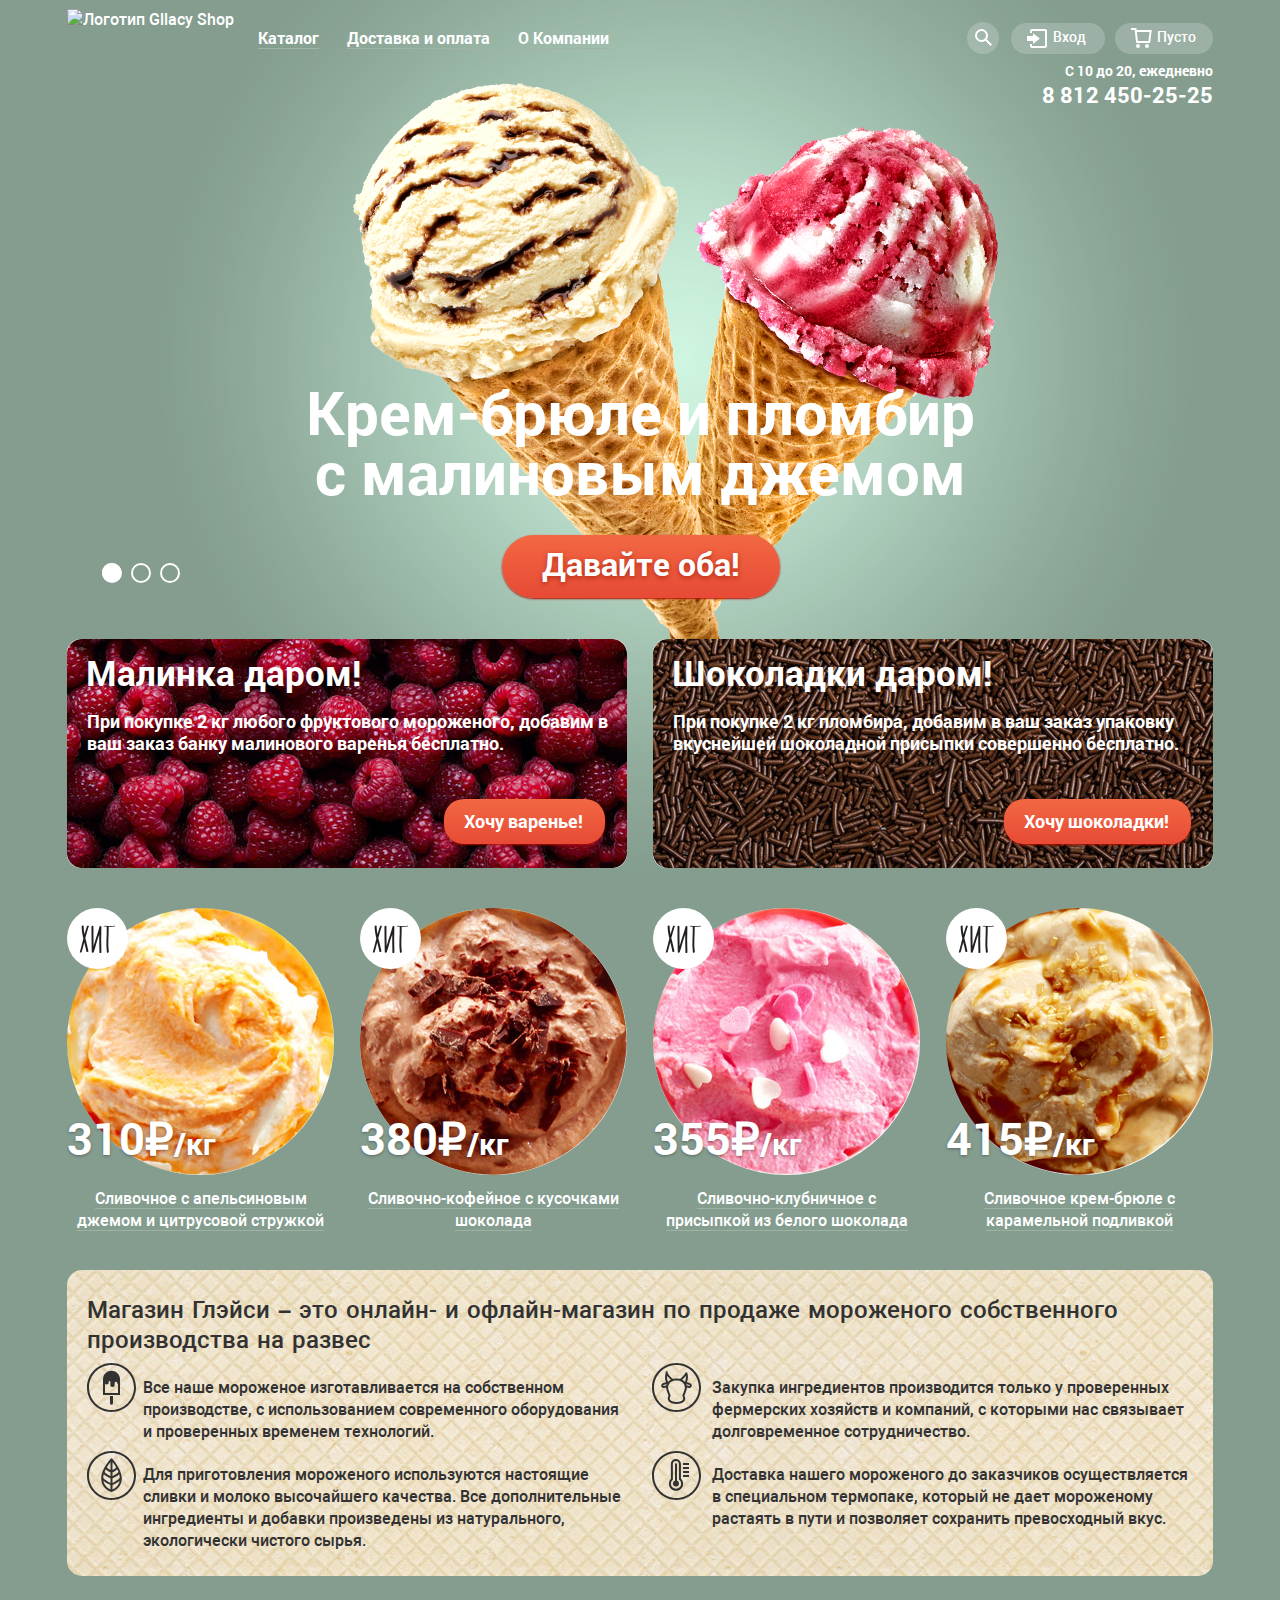
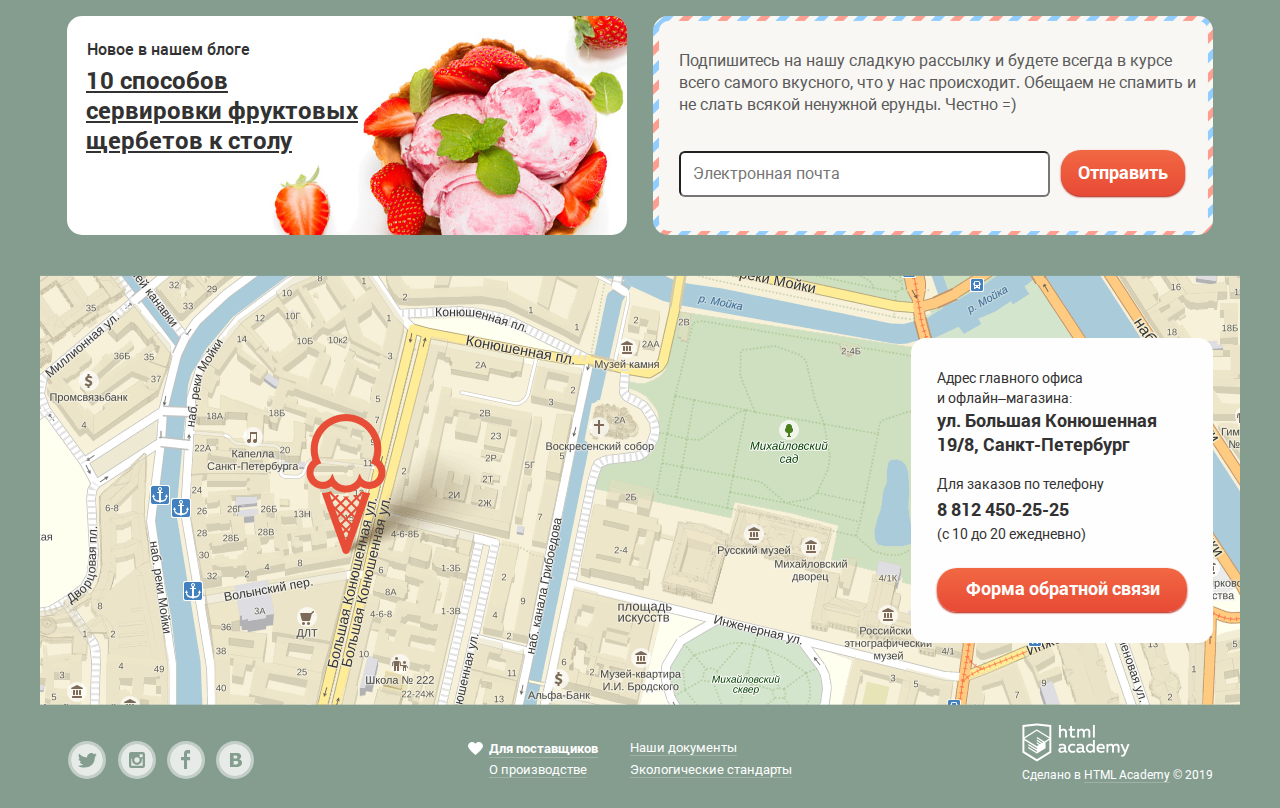
==== commit b48c682b: "Корректы по замечанияям первой проверки" ====
--- a/index.html
+++ b/index.html
@@ -11,19 +11,17 @@
       <div class="center-wrapper">
         <header class="page-header">
           <div class="first-line-wrapper">
-            <img class="logo" src="img/logo.svg" alt="Логотип Glaccy Shop" width="154" height="64">
+            <a class="logo"><img src="img/logo.svg" alt="Логотип Gllacy Shop" width="154" height="64"></a>
             <nav class="main-navigation">
               <ul class="header-site-navigation">
                 <li class="catalog site-navigation-item"><a href="#">Каталог</a>
-                  <section class="submenu">
-                    <ul>
-                      <li class="submenu-item new"><a href="#">Новинки</a></li>
-                      <li class="submenu-item"><a href="catalog.html">Сливочное</a></li>
-                      <li class="submenu-item"><a href="#">Щербеты</a></li>
-                      <li class="submenu-item"><a href="#">Фруктовый лед</a></li>
-                      <li class="submenu-item"><a href="#">Мелорин</a></li>
-                    </ul>
-                  </section>
+                  <ul class="submenu">
+                    <li class="submenu-item new"><a href="#">Новинки</a></li>
+                    <li class="submenu-item"><a href="catalog.html">Сливочное</a></li>
+                    <li class="submenu-item"><a href="#">Щербеты</a></li>
+                    <li class="submenu-item"><a href="#">Фруктовый лед</a></li>
+                    <li class="submenu-item"><a href="#">Мелорин</a></li>
+                  </ul>
                 </li>
                 <li class="site-navigation-item"><a href="#">Доставка и оплата</a></li>
                 <li class="site-navigation-item"><a href="#">О Компании</a></li>
@@ -33,7 +31,8 @@
               <div class="search">
                 <svg aria-label="Значок лупы" xmlns="http://www.w3.org/2000/svg" xmlns:xlink="http://www.w3.org/1999/xlink" width="17" height="17"><path fill="#FFF" d="M16.958 15.527L11.75 10.32A6.455 6.455 0 0 0 13 6.5 6.5 6.5 0 1 0 6.5 13a6.465 6.465 0 0 0 3.839-1.263l5.205 5.204 1.414-1.414zM6.5 11C4.019 11 2 8.981 2 6.5S4.019 2 6.5 2 11 4.019 11 6.5 8.981 11 6.5 11z"/></svg>
                 <form class="search-field" action="https://echo.htmlacademy.ru" method="GET">
-                  <input type="search" placeholder="Что ищем?" aria-label="Поле для поиска по сайту">
+                  <input type="search" placeholder="Что ищем?" id="search">
+                  <label class="visually-hidden" for="search">Поиск по сайту</label>
                 </form>
               </div>
               <div class="login-section">
@@ -41,8 +40,10 @@
                   Вход
                 </a>
                 <form class="login-form" action="https://echo.htmlacademy.ru" method="POST">
-                  <input class="login-input" type="email" placeholder="Электронная почта" aria-label="Поле для ввода электронной почты">
-                  <input class="login-input" type="password" placeholder="Пароль" aria-label="Поле для ввода пароля">
+                  <input class="login-input" type="email" placeholder="Электронная почта" id="email">
+                  <label class="visually-hidden" for="email">Поле для ввода электронной почты</label>
+                  <input class="login-input" type="password" placeholder="Пароль" id="password">
+                  <label class="visually-hidden" for="password">Поле для ввода пароля</label>
                   <div class="login-links-list">
                     <a class="login-button button" href="#">Войти</a>
                     <div class="login-help">
@@ -57,14 +58,16 @@
               </a>
             </div>
           </div>
-          <div class="contact-info">
+          <div class="bottom-line-wrapper">
+            <div class="contact-info">
             <p class="work-hours">С 10 до 20, ежедневно</p>
             <a href="tel:+78124502525" class="tel">8 812 450-25-25</a>
+            </div>
           </div>
         </header>
       </div>
       <main>
-        <div class="center-wrapper">
+        <div class="center-wrapper main-page">
           <h1 class="visually-hidden">Глэйси - магазин по продаже мороженого собственного производства</h1>
           <section class="slider-section">
             <div class="slider-switcher">
@@ -173,7 +176,7 @@
                 <p class="form-text">Для заказов по телефону</p>
                 <p class="form-important form-tel">8 812 450-25-25</p>
                 <p class="form-text form-hours">(с 10 до 20 ежедневно)</p>
-                <a class="form-btn button" href="#">Форма обратной связи</a>
+                <a class="form-btn button" href="feedback.html">Форма обратной связи</a>
               </div>
             </form>
           </div>
@@ -182,9 +185,12 @@
           <div class="modal-overlay"></div>
           <form class="feedback" action="https://echo.htmlacademy.ru" method="POST">
             <p class="feedback-title">Мы обязательно вам ответим!</p>
-            <input class="username" type="text" placeholder="Как вас зовут?">
-            <input class="email" type="email" placeholder="Ваша почта для ответа?">
-            <textarea class="modal-text" placeholder="Напишите что-нибудь..." rows="7" cols="20"></textarea>
+            <input class="username" type="text" placeholder="Как вас зовут?" id="username">
+            <label class="visually-hidden" for="username">Имя пользователя</label>
+            <input class="email" type="email" placeholder="Ваша почта для ответа?" id="feedback-email">
+            <label class="visually-hidden" for="feedback-email">Электронная почта</label>
+            <textarea class="modal-text" placeholder="Напишите что-нибудь..." rows="7" cols="20" id="message"></textarea>
+            <label class="visually-hidden" for="message">Электронная почта</label>
             <button class="button feedback-btn" type="submit">Отправить</button>
             <button class="modal-close" type="button">Закрыть форму</button>
           </form>
@@ -192,16 +198,16 @@
       </main>
       <footer class="footer center-wrapper">
         <section class="social">
-          <a class="social-link" href="#" aria-label="Мы в Твиттере">
+          <a class="social-link" href="#"><span class="visually-hidden">Глейси в Твиттере</span>
             <svg xmlns="http://www.w3.org/2000/svg" width="32" height="32"><path fill="#FFF" d="M16 0C7.164 0 0 7.164 0 16c0 8.837 7.164 16 16 16 8.837 0 16-7.163 16-16 0-8.836-7.163-16-16-16zm7.944 12.809c-.251 6.516-3.463 10.832-10.992 10.702h-.486c-.447 0-4.543-.443-5.344-1.823 2.479.19 4.247-.406 5.12-1.136-1.048-.289-2.923-.461-3.251-2.848.384.104.618.221 1.299.113-1.307-.824-2.758-1.519-2.679-3.643.311.317 1.164.518 1.46.457-.768-.233-2.149-3.244-.974-4.781 1.984 1.79 4.075 3.482 7.804 3.643.227-2.214 1.24-3.699 3.168-4.325 1.84-.479 3.255.26 3.901 1.138.737-.224 1.453-.466 2.193-.685-.004.833-.569 1.463-.935 1.709.747.165 1.423-.475 1.423-.475-.184.963-1.094 1.725-1.707 1.954z"/></svg>
           </a>
-          <a class="social-link" href="#" aria-label="Мы в Инстаграме">
+          <a class="social-link" href="#"><span class="visually-hidden">Глейси в Инстаграме</span>
             <svg xmlns="http://www.w3.org/2000/svg" width="32" height="32"><g fill="#FFF"><path d="M20.916 16a4.938 4.938 0 1 1-9.877 0c0-.394.051-.773.138-1.14h-.897v6.838h11.396V14.86h-.897c.086.367.137.746.137 1.14z"/><path d="M15.978 18.659c1.466 0 2.659-1.193 2.659-2.659s-1.193-2.659-2.659-2.659c-1.466 0-2.659 1.193-2.659 2.659s1.192 2.659 2.659 2.659zM18.637 10.302h3.039v3.039h-3.039z"/><path d="M16 0C7.164 0 0 7.164 0 16c0 8.837 7.164 16 16 16 8.837 0 16-7.163 16-16 0-8.836-7.163-16-16-16zm7.955 21.698a2.285 2.285 0 0 1-2.279 2.279H10.279A2.285 2.285 0 0 1 8 21.698V10.302a2.286 2.286 0 0 1 2.279-2.279h11.396a2.286 2.286 0 0 1 2.279 2.279v11.396z"/></g></svg>
           </a>
-          <a class="social-link" href="#" aria-label="Мы в Фейсбуке">
+          <a class="social-link" href="#"><span class="visually-hidden">Глейси в Фейсбуке</span>
             <svg xmlns="http://www.w3.org/2000/svg" width="32" height="32"><path fill="#FFF" d="M16 0C7.164 0 0 7.163 0 16s7.164 16 16 16c8.837 0 16-7.164 16-16S24.837 0 16 0zm4.062 9.455h-3.021v3.444h3.021v3.445h-3.021v8.61H14.02v-8.61H11v-3.445h3.021V9.455c0-1.902 1.353-3.445 3.021-3.445h3.021v3.445z"/></svg>
           </a>
-          <a class="social-link" href="#" aria-label="Мы в Вконтакте">
+          <a class="social-link" href="#"><span class="visually-hidden">Глейси в Вконтакте</span>
             <svg xmlns="http://www.w3.org/2000/svg" width="32" height="32"><g fill="#FFF"><path d="M16.637 14.495c.402-.019.719-.082.951-.188.326-.145.54-.33.641-.559.101-.229.15-.496.15-.797 0-.232-.058-.465-.174-.697-.116-.232-.322-.405-.617-.517-.264-.1-.592-.155-.984-.165a76.242 76.242 0 0 0-1.652-.014h-.339v2.965h.565c.571 0 1.057-.009 1.459-.028zM18.118 17.084c-.282-.081-.672-.125-1.166-.132a127.97 127.97 0 0 0-1.55-.009h-.79v3.493h.264c1.014 0 1.74-.003 2.18-.009a3.2 3.2 0 0 0 1.212-.245c.377-.157.633-.364.774-.625s.214-.562.214-.9c0-.446-.088-.788-.261-1.03-.17-.241-.464-.423-.877-.543z"/><path d="M16 0C7.164 0 0 7.164 0 16c0 8.837 7.164 16 16 16 8.837 0 16-7.163 16-16 0-8.836-7.163-16-16-16zm6.602 20.531a3.73 3.73 0 0 1-1.124 1.327c-.552.415-1.161.71-1.823.886s-1.501.264-2.519.264h-6.121V8.987h5.443c1.13 0 1.957.038 2.48.113a5.126 5.126 0 0 1 1.561.5c.533.27.929.632 1.189 1.087.26.455.392.975.392 1.558 0 .678-.179 1.278-.536 1.795-.358.518-.863.92-1.517 1.208v.075c.917.182 1.642.559 2.179 1.13.537.571.807 1.325.807 2.261 0 .678-.138 1.283-.411 1.817z"/></g></svg>
           </a>
         </section>
--- a/css/style.min.css
+++ b/css/style.min.css
@@ -1 +1 @@
-@-webkit-keyframes shake{0%{-webkit-transform:translateX(-50px);transform:translateX(-50px)}10%{-webkit-transform:translateX(50px);transform:translateX(50px)}20%{-webkit-transform:translateX(-40px);transform:translateX(-40px)}30%{-webkit-transform:translateX(40px);transform:translateX(40px)}40%{-webkit-transform:translateX(-30px);transform:translateX(-30px)}50%{-webkit-transform:translateX(30px);transform:translateX(30px)}60%{-webkit-transform:translateX(-20px);transform:translateX(-20px)}70%{-webkit-transform:translateX(20px);transform:translateX(20px)}80%{-webkit-transform:translateX(-10px);transform:translateX(-10px)}90%{-webkit-transform:translateX(10px);transform:translateX(10px)}to{-webkit-transform:translateX(0);transform:translateX(0)}}@keyframes shake{0%{-webkit-transform:translateX(-50px);transform:translateX(-50px)}10%{-webkit-transform:translateX(50px);transform:translateX(50px)}20%{-webkit-transform:translateX(-40px);transform:translateX(-40px)}30%{-webkit-transform:translateX(40px);transform:translateX(40px)}40%{-webkit-transform:translateX(-30px);transform:translateX(-30px)}50%{-webkit-transform:translateX(30px);transform:translateX(30px)}60%{-webkit-transform:translateX(-20px);transform:translateX(-20px)}70%{-webkit-transform:translateX(20px);transform:translateX(20px)}80%{-webkit-transform:translateX(-10px);transform:translateX(-10px)}90%{-webkit-transform:translateX(10px);transform:translateX(10px)}to{-webkit-transform:translateX(0);transform:translateX(0)}}@-webkit-keyframes occurrence{0%{-webkit-transform:scale(.1);transform:scale(.1)}20%{-webkit-transform:scale(.2);transform:scale(.2)}40%{-webkit-transform:scale(.4);transform:scale(.4)}60%{-webkit-transform:scale(.6);transform:scale(.6)}80%{-webkit-transform:scale(.8);transform:scale(.8)}to{-webkit-transform:scale(1);transform:scale(1)}}@keyframes occurrence{0%{-webkit-transform:scale(.1);transform:scale(.1)}20%{-webkit-transform:scale(.2);transform:scale(.2)}40%{-webkit-transform:scale(.4);transform:scale(.4)}60%{-webkit-transform:scale(.6);transform:scale(.6)}80%{-webkit-transform:scale(.8);transform:scale(.8)}to{-webkit-transform:scale(1);transform:scale(1)}}@font-face{font-family:"Roboto";src:url(../fonts/roboto.woff2) format("woff2"),url(../fonts/roboto.woff) format("woff");font-weight:400}@font-face{font-family:"Roboto";src:url(../fonts/robotobold.woff2) format("woff2"),url(../fonts/robotobold.woff) format("woff");font-weight:800}@font-face{font-family:"Roboto";src:url(../fonts/robotomedium.woff2) format("woff2"),url(../fonts/robotomedium.woff) format("woff");font-weight:700}a,body{color:#fff}body{margin:0;font-family:Roboto,Arial,sans-serif;font-size:16px;font-weight:700;line-height:22px}a{text-decoration:none}img{max-width:100%;height:auto}.visually-hidden:not(:focus):not(:active),input[type=checkbox].visually-hidden,input[type=radio].visually-hidden{position:absolute;width:1px;height:1px;margin:-1px;border:0;padding:0;white-space:nowrap;-webkit-clip-path:inset(100%);clip-path:inset(100%);clip:rect(0 0 0 0);overflow:hidden}.background-wrapper{min-width:1200px}.green-background{background-color:#849d8f}.blue-background{background-color:#8e9cac}.rose-background{background-color:#9d8b84}.center-wrapper{position:relative;-webkit-box-sizing:border-box;box-sizing:border-box;margin:0 auto;padding:0 27px;width:1200px}.page-header{position:relative;padding-top:9px;z-index:20}.first-line-wrapper,.header-site-navigation{display:-webkit-box;display:-ms-flexbox;display:flex}.header-site-navigation{margin:0 311px 0 0;padding:20px 0 0;font-weight:800;line-height:18px;list-style:none}.site-navigation-item>a{position:relative;border-bottom:1px solid #9fb3a8}.site-navigation-item{margin-right:28px}.site-navigation-item>a:hover{color:#323232;border-bottom:none}.site-navigation-item:not(.active-menu)>a:hover::before{content:"";position:absolute;top:-4px;left:-14px;z-index:-1;width:100%;height:100%;padding:5px 14px;background-color:#f7f6f3;border-radius:16px}.site-navigation-item>a:active::before{background-color:#ededed;-webkit-box-shadow:inset 0 2px 1px 0 #696969;box-shadow:inset 0 2px 1px 0 #696969}.active-menu>a{border-bottom:none}.site-navigation-item.active-menu>a::before{content:"";position:absolute;top:-4px;left:-14px;z-index:-1;width:100%;height:100%;padding:5px 14px;background-color:#d07058;border-radius:16px}.header-user-navigation{margin:0;padding:12px 0 0 17px}.inner-header .header-user-navigation{padding-left:0}.logo{margin-right:24px}.user-navigation-item{padding:6px 16px 9px;font-size:14px;font-weight:700;line-height:16px;background:rgba(255,255,255,.2);border-radius:16px}.login-section{margin-right:6px;padding-bottom:10px}.cart-section,.login-section,.search{position:relative;display:inline-block;vertical-align:baseline}.search{margin-right:5px;padding-left:15px;padding-bottom:15px}.search svg{padding:8px}.search::before{content:"";position:absolute;z-index:-2;top:1px;left:15px;width:32px;height:32px;background-color:rgba(255,255,255,.2);border-radius:50%}.header-user-navigation svg{margin-right:2px;vertical-align:middle}.header-user-navigation .cart{padding-right:17px}.search:hover::before,.user-navigation-item:hover{color:#000;background-color:#f8f7f4}.search:hover path,.user-navigation-item:hover g{fill:#323232}.cart-section{padding-bottom:10px}.full-cart{color:#323232;background-color:#f7f6f3}.cart-form{position:absolute;top:33px;right:-2px;display:none;width:540px;padding:21px 14px 79px 16px;-webkit-box-sizing:border-box;box-sizing:border-box;border-radius:6px;background-color:#f8f7f4;-webkit-box-shadow:0 20px 20px 0 rgba(0,0,0,.4);box-shadow:0 20px 20px 0 rgba(0,0,0,.4)}.order{display:-webkit-box;display:-ms-flexbox;display:flex;padding:0 0 8px;margin-bottom:12px}.order:last-child{margin-bottom:0;padding-bottom:0}.order-delete{position:relative;top:7px;left:3px;width:12px;height:12px;margin-right:10px;font-size:0;border:0;background:0 0}.order-delete::after,.order-delete::before{content:"";position:absolute;top:2px;right:12px;width:2px;height:14px;-webkit-transform:rotate(45deg);-ms-transform:rotate(45deg);transform:rotate(45deg);background-color:#231f20}.order-delete::after{-webkit-transform:rotate(-45deg);-ms-transform:rotate(-45deg);transform:rotate(-45deg)}.order-image{width:33px;height:33px;margin-right:12px;border-radius:50%}.order p{font-size:13px;line-height:16px;font-weight:400;color:#323232}.order-icecream-name{width:216px;padding:9px 0 0;margin:0 31px 0 0}.order-calculation{padding:9px 0 0;margin:0 28px 0 0}.order-price{color:#999}.order-sum{padding:9px 0 0;margin:0}.total-order{padding:0 0 16px 5px;margin-bottom:13px;border-bottom:1px solid #cacac7}.total-order-sum{margin:0;padding:0;float:right;font-size:15px;font-weight:800;color:#323232;line-height:18px}.button.cart-btn{padding:8px 14px 12px;position:absolute;bottom:21px;right:14px}.cart-section:hover .cart-form,.catalog:hover .submenu{display:block}.contact-info{float:right;font-size:14px;font-weight:800;line-height:16px}.inner-header .contact-info{margin-top:-6px}.contact-info p{margin:0 0 3px;padding:0;text-align:right}.tel{font-size:22px;font-weight:800;line-height:24px}.submenu{display:none;position:absolute;top:31px;left:-21px;width:143px;background-color:#f8f7f4;border-radius:5px;-webkit-box-shadow:0 20px 20px 0 rgba(0,0,0,.4);box-shadow:0 20px 20px 0 rgba(0,0,0,.4)}.submenu ul{padding:0;margin:0;font-weight:400;font-size:14px;line-height:16px;list-style:none}.submenu-item a{vertical-align:middle;color:#323232}.catalog{position:relative;padding-bottom:13px}.submenu-item{padding:9px 0 6px 20px;vertical-align:middle}.submenu-item:last-child{padding-bottom:12px}.new{position:relative;padding:9px 0 13px 20px;font-weight:800}.new::after{content:"";position:absolute;bottom:0;left:6px;width:127px;height:1px;background-color:#d1d0ce}.submenu-item:hover:not(.active-submenu){background-color:#fbded7}.submenu-item:active:not(.active-submenu){background-color:#f6b5a5}.active-submenu{background-color:#d07058}.search-field{position:absolute;top:37px;right:2px;display:none;padding:20px 14px 20px 15px;background-color:#f8f7f4;border-radius:6px;-webkit-box-shadow:0 20px 20px 0 rgba(0,0,0,.4);box-shadow:0 20px 20px 0 rgba(0,0,0,.4)}.login-form,.search-field input{font-size:14px;line-height:24px;font-weight:400}.search-field input{width:312px;border:1px solid #d3d3d2;padding:10px 0 8px 13px;background-color:#fff;border-radius:5px}.login-section:hover .login-form,.search:hover .search-field{display:block}.login-form{position:absolute;top:32px;right:-2px;display:none;padding:20px 17px 21px 19px;border-radius:6px;background-color:#f8f7f4;-webkit-box-shadow:0 20px 20px 0 rgba(0,0,0,.4);box-shadow:0 20px 20px 0 rgba(0,0,0,.4)}.login-link{padding-right:19px}.login-links-list{display:-webkit-box;display:-ms-flexbox;display:flex}.login-input{width:225px;padding:13px 0 13px 14px;margin-bottom:20px;border:1px solid #d3d3d2;border-radius:6px;background-color:#fff}.feedback input:-ms-input-placeholder,.feedback input::-ms-input-placeholder,.feedback textarea:-ms-input-placeholder,.feedback textarea::-ms-input-placeholder,.login-form input:-ms-input-placeholder,.login-form input::-ms-input-placeholder,.search input:-ms-input-placeholder,.search input::-ms-input-placeholder{color:#999;font-weight:400}.feedback input::-webkit-input-placeholder,.feedback textarea::-webkit-input-placeholder,.login-form input::-webkit-input-placeholder,.search input::-webkit-input-placeholder{color:#999;font-weight:400}.feedback input::placeholder,.feedback textarea::placeholder,.login-form input::placeholder,.search input::placeholder{color:#999;font-weight:400}.login-help{display:-webkit-box;display:-ms-flexbox;display:flex;-webkit-box-orient:vertical;-webkit-box-direction:normal;-ms-flex-direction:column;flex-direction:column}.button{padding:10px 26px 11px 23px;margin:0;font-size:18px;line-height:24px;font-weight:800;color:#fefefe;background-image:-webkit-gradient(linear,left bottom,left top,from(#e74a35),to(#f26843));background-image:-webkit-linear-gradient(bottom,#e74a35 0%,#f26843 100%);background-image:-o-linear-gradient(bottom,#e74a35 0%,#f26843 100%);background-image:linear-gradient(to top,#e74a35 0%,#f26843 100%);-webkit-box-shadow:0 1px 2px 0 #ac1000;box-shadow:0 1px 2px 0 #ac1000;border:0;border-radius:20px}.button:hover{background-image:-webkit-gradient(linear,left bottom,left top,from(#ec6f5e),to(#f58669));background-image:-webkit-linear-gradient(bottom,#ec6f5e 0%,#f58669 100%);background-image:-o-linear-gradient(bottom,#ec6f5e 0%,#f58669 100%);background-image:linear-gradient(to top,#ec6f5e 0%,#f58669 100%);-webkit-box-shadow:0 2px 2px 0 #ac1000;box-shadow:0 2px 2px 0 #ac1000}.button:active{background-image:-webkit-gradient(linear,left top,right top,from(#f26843),to(#e74a35));background-image:-webkit-linear-gradient(left,#f26843 0%,#e74a35 100%);background-image:-o-linear-gradient(left,#f26843 0%,#e74a35 100%);background-image:linear-gradient(90deg,#f26843 0%,#e74a35 100%);-webkit-box-shadow:inset 0 2px 2px 0 #942718;box-shadow:inset 0 2px 2px 0 #942718}.login-button{margin-right:19px}.login-help a{position:relative;margin:0 0 3px;padding:4px 0 0;font-size:13px;font-weight:400;line-height:13px;color:#323232}.login-help a:first-child{width:101px}.link{position:relative;z-index:2;cursor:pointer}.link:active,.link:hover{color:#ffbc9e;border-bottom:1px solid #a7a294}.link,.link-dark{border-bottom:1px solid #9db1a5}.link-dark:active,.link-dark:hover{color:#e84d37;border-bottom:1px solid #f9cdc4}.slider-section{position:relative;margin-bottom:52px}.sliders{position:relative;display:none;margin-top:43px}.slider-image{position:absolute;top:-116px;left:51px;z-index:0}.slider-button,.slider-title{position:relative;font-weight:800}.slider-title{width:669px;margin:0;text-align:center;z-index:0;padding:275px 0 40px 240px;font-size:60px;line-height:60.35px}.slider3 .slider-title{left:7px;width:650px}.slider-button{z-index:1;padding:7px 40px 13px;margin-left:435px;font-size:32px;line-height:44px;text-shadow:0 2px 5px rgba(160,32,11,.76);border-radius:36px}.slider-switcher{position:absolute;top:447px;left:0;z-index:1;font-size:0}.slider-control{position:relative;padding:0;margin:0 9px 0 0;width:20px;height:20px;border:2px solid #fff;border-radius:50%;background:0 0;cursor:pointer}.is-active::after{content:"";position:absolute;top:-2px;left:-2px;width:19px;height:19px;background-color:#fff;border-radius:50%}.slider-control:hover{background-color:#b2c1b7}.is-active:focus,.slider-control:active{outline:0}.slider-show{display:block}.promo-section{position:relative;z-index:1;display:-webkit-box;display:-ms-flexbox;display:flex;-webkit-box-pack:justify;-ms-flex-pack:justify;justify-content:space-between;margin-bottom:40px}.promo{width:560px;border-radius:14px}.raspberry-promo{background-color:#3b0002;background-image:url(../img/backgrounds/rasp-background.jpg)}.chocolate-promo{background-color:#120501;background-image:url(../img/backgrounds/choco-background.jpg)}.promo p{margin:0}.promo-header,.promo-text{padding:13px 0 17px 19px;font-size:35px;line-height:41px;font-weight:800}.promo-text{padding:0 17px 45px 20px;font-size:18px;line-height:22px}.promo-btn{float:right;margin-right:22px;margin-bottom:24px;padding:10px 22px 11px 20px}.hit-section,.inner-catalog{display:-webkit-box;display:-ms-flexbox;display:flex;-ms-flex-wrap:wrap;flex-wrap:wrap;margin-bottom:38px}.inner-catalog{margin-bottom:47px}.card-img{position:relative;z-index:2;display:block;margin-bottom:13px;border-radius:50%}.card-icecream{position:relative;width:267px;margin-right:26px}.card-icecream p{padding:0;margin:0}.card-icecream a{display:block;padding:0 5px;margin:0}.card-icecream:nth-child(4n){margin-right:0}.hit-icon{position:absolute;top:0;left:0;z-index:5}.price,.price span{font-weight:800;line-height:45px}.price{position:absolute;top:207px;left:0;z-index:4;text-shadow:0 1px 3px rgba(49,50,53,.5);font-size:30px}.price span{font-size:45px}.icecream-name,.icecream-name span{text-align:center}.card-btn{position:absolute;top:324px;left:0;z-index:10;padding:8px 16px 12px 17px;margin:9px 0 28px 33px;opacity:0}.card-icecream:hover::after{content:"";position:absolute;z-index:3;top:-6px;left:-13px;width:293px;height:406px;border-radius:5px;background-color:rgba(248,247,244,.2);-webkit-box-shadow:0 20px 20px 0 rgba(0,0,0,.4);box-shadow:0 20px 20px 0 rgba(0,0,0,.4)}.card-icecream:hover .card-btn,.social-link:hover svg{opacity:1}.card-icecream:hover .card-img,.card-icecream:hover .link{z-index:4}.inner-catalog .card-icecream{margin-bottom:38px}.preferences{margin-bottom:40px;background:#ebdfc2 url(../img/backgrounds/waffle-background.jpg) 0 10px;border-radius:15px}.additional-block p,.preferences p{margin:0}.preferences-title{padding:25px 0 22px 20px;font-size:24px;line-height:30px;color:#323232;word-spacing:2px}.preferences-blocks{display:-webkit-box;display:-ms-flexbox;display:flex;padding-bottom:3px}.preferences-paragraph{position:relative;width:485px;padding-left:76px;padding-bottom:21px;font-size:16px;line-height:22px;color:#323232}.left-column-preferences{margin-right:8px}.left-column-preferences .preferences-paragraph:first-child::before{content:"";position:absolute;top:-14px;left:20px;width:49px;height:49px;background:url(../img/decor/icon-icecream.svg) no-repeat}.left-column-preferences .preferences-paragraph:nth-child(2)::before{content:"";position:absolute;top:-13px;left:20px;width:49px;height:49px;background:url(../img/decor/icon-eco.svg) no-repeat}.right-column-preferences .preferences-paragraph:first-child::before{content:"";position:absolute;top:-14px;left:16px;width:49px;height:49px;background:url(../img/decor/cow.svg) no-repeat}.right-column-preferences .preferences-paragraph:nth-child(2)::before{content:"";position:absolute;top:-13px;left:16px;width:49px;height:49px;background:url(../img/decor/termo.svg) no-repeat}.additional-blocks{display:-webkit-box;display:-ms-flexbox;display:flex;-webkit-box-pack:justify;-ms-flex-pack:justify;justify-content:space-between;margin-bottom:39px}.additional-block{width:560px;border-radius:15px}.additional-block-header{padding:23px 0 4px 20px;color:#323232}.additional-block a{font-size:24px;line-height:30px;font-weight:800}.additional-block-text{padding:34px 16px 34px 26px;color:#5a5a5a;font-weight:400}.blog-news{background:#f8f7f4 url(../img/backgrounds/strawberry-background.jpg)}.blog-description{display:block;padding-left:19px;padding-bottom:80px;width:280px;text-decoration:underline}.blog-description:hover{color:#e84d37}.subscribe{background:#f8f7f4 url(../img/backgrounds/post-gray-background.png)}.subscribe input{width:355px;padding:12px 0 12px 12px;margin-left:26px;margin-right:7px;border-radius:6px}.subscribe-btn{padding:10px 17px 12px}.map-section{position:relative;width:100%;margin-right:auto;margin-left:auto}.map-wrapper{margin:0 auto;width:1200px}.map{position:relative;z-index:1}.map-section iframe{position:absolute;top:0;left:0;z-index:2;width:100%;height:430px;border:0}.map-form{position:absolute;top:63px;right:101px;z-index:5;width:302px;background-color:#fffefe;border-radius:15px}.additional-block a,.map-form p{margin:0;color:#323232}.form-text{font-size:14px;line-height:20px;font-weight:400}.form-wrapper p:first-child{margin-right:100px}.form-important{width:230px;font-weight:800;font-size:18px;line-height:24px}.form-wrapper{padding:30px 26px 0}.address{padding-bottom:18px}.form-tel{padding-top:3px;padding-bottom:3px}.map-form .form-hours{margin-bottom:24px}.form-btn{display:block;margin-bottom:31px;padding:8px 0 12px 29px}.modal{position:fixed;z-index:10;display:none}.modal-overlay{position:fixed;top:0;left:0;width:100%;height:100%;background-color:rgba(0,0,0,.3)}.modal-error{-webkit-animation-name:shake;animation-name:shake;-webkit-animation-duration:.6s;animation-duration:.6s;-webkit-animation-timing-function:ease-out;animation-timing-function:ease-out}.feedback{position:fixed;top:50%;left:50%;z-index:20;width:478px;margin-top:-222px;margin-left:-239px;background-color:#f8f7f4;border-radius:10px}.feedback-animation{-webkit-animation-name:occurrence;animation-name:occurrence;-webkit-animation-duration:.6s;animation-duration:.6s;-webkit-animation-timing-function:linear;animation-timing-function:linear}.feedback-title{margin:0;padding:15px 0 19px 25px;color:#323232;font-size:24px;line-height:28px}.feedback input{display:block;width:251px;padding:13px 0 11px 16px;margin-left:25px;margin-bottom:23px}.modal-text{margin-left:25px;width:413px;padding:11px 0 16px 13px;margin-bottom:90px}.feedback-btn{position:absolute;bottom:27px;right:26px;padding:10px 22px 11px}.modal-close{position:absolute;top:9px;right:12px;width:30px;height:30px;font-size:0;border:0;background:0 0}.modal-close::after,.modal-close::before{content:"";position:absolute;top:2px;right:12px;width:2px;height:22px;-webkit-transform:rotate(45deg);-ms-transform:rotate(45deg);transform:rotate(45deg);background-color:#231f20}.modal-close::after{-webkit-transform:rotate(-45deg);-ms-transform:rotate(-45deg);transform:rotate(-45deg)}.modal-close:active{outline:0}.modal-show{display:block}.email,.modal-text,.username{-webkit-box-shadow:0 0 0 1px #b2b2b2;box-shadow:0 0 0 1px #b2b2b2;border:0;border-radius:5px;color:#323232;font-weight:800}.email:hover,.modal-text:hover,.username:hover{-webkit-box-shadow:0 0 0 2px #9a9a9a;box-shadow:0 0 0 2px #9a9a9a}.email:focus,.modal-text:focus,.username:focus{-webkit-box-shadow:0 0 0 2px #2e88e4;box-shadow:0 0 0 2px #2e88e4}.breadcrumbs{padding:0;margin:20px 0 2px;display:-webkit-box;display:-ms-flexbox;display:flex;font-size:14px;line-height:16px;font-weight:400;list-style:none}.breadcrumbs li{position:relative;margin-right:21px}.breadcrumbs li:not(:last-child)::after{content:"»";position:absolute;top:0;right:-15px}.catalog-header{margin:0 0 28px;font-size:35px;line-height:41px;font-weight:800}.filter{display:-webkit-box;display:-ms-flexbox;display:flex;-ms-flex-wrap:wrap;flex-wrap:wrap;width:870px;margin-bottom:40px}.filter-item{outline:0;border:0;padding:0;margin:0}.filter-sorting{position:relative;width:207px;margin-bottom:16px}.filter-price{width:220px;margin-right:14px}.filter-fat{width:416px}.filter-title{margin:0 0 6px;padding:0 0 0 16px;font-size:14px;line-height:16px}.sorting-types{padding:9px 32px 9px 14px;color:#fff;line-height:18px;font-weight:700;border:0;border-radius:16px;-moz-appearance:none;appearance:none;-webkit-appearance:none;background:url(../img/decor/select-white.svg) no-repeat 167px rgba(255,255,255,.2)}.sorting-types::-ms-expand{display:none}.sorting-types option{font-weight:400;color:#323232}.sorting-types:hover{color:#323232;background:url(../img/decor/select.svg) no-repeat 167px rgba(255,255,255,.2)}.fat-options,.range-controls{border-radius:16px;background-color:rgba(255,255,255,.2)}.range-controls{position:relative;padding:17px 0 16px 15px}.range-controls .scale{height:4px;margin:0 21px 0 8px;padding:0 0 0 24px;background:rgba(255,255,255,.5)}.range-controls .bar{width:107px;height:4px;background:#f8f7f4}.range-controls .toggle{position:absolute;width:4px;height:4px;padding:0;border:8px solid #fff;background-color:#ababab;border-radius:50%;cursor:pointer}.range-controls .toggle-min{left:36px;top:9px}.range-controls .toggle-max{left:134px;top:9px}.range-controls .toggle:hover{border:9px solid #fff}.fat-options{display:-webkit-box;display:-ms-flexbox;display:flex;padding:10px 0 9px 17px}.fat-options label{padding-left:30px;margin-right:20px;line-height:18px}.fat-options label:last-child,.filler-options label:last-child{margin-right:0}.fat-option~span{position:relative}.fat-option~span::before{content:"";position:absolute;left:-32px;top:-1px;width:14px;height:14px;border:4px solid rgba(255,255,255,.8);border-radius:50%}.fat-option:checked~span::after{content:"";position:absolute;top:6px;left:-25px;display:block;width:8px;height:8px;background-color:rgba(255,255,255,.8);border-radius:50%}.fat-option~span:hover::after{background-color:#fff}.fat-option~span:hover::before{border-color:#fff}.fat-option:disabled~span::after{background-color:rgba(255,255,255,.4)}.fat-option:disabled~span::before{border-color:rgba(255,255,255,.4)}.filter-filler{width:706px;margin-right:11px}.filler-options{display:-webkit-box;display:-ms-flexbox;display:flex;padding:10px 0 8px 18px;border-radius:16px;background-color:rgba(255,255,255,.2)}.filler-options label{position:relative;padding-left:30px;margin-right:23px;line-height:18px}.filler-option~span::before{content:"";position:absolute;left:-2px;top:-2px;width:16px;height:16px;border:2px solid #e6ebe9;border-radius:15%}.filler-option:checked~span::after{content:"";position:absolute;top:-1px;left:3px;display:block;width:14px;height:7px;background-color:transparent;border-left:3px solid #e6ebe9;border-bottom:3px solid #e6ebe9;-webkit-transform:rotate(-45deg);-ms-transform:rotate(-45deg);transform:rotate(-45deg);-webkit-box-shadow:0 1px 0 .1px #a8b9b0,inset 0 -1px 0 .1px #a8b9b0;box-shadow:0 1px 0 .1px #a8b9b0,inset 0 -1px 0 .1px #a8b9b0}.filler-option~span:hover::after,.filler-option~span:hover::before{border-color:#fff}.filler-option:disabled~span::after,.filler-option:disabled~span::before{border-color:rgba(255,255,255,.4)}.filter-btn{margin:21px 0 0;padding:9px 30px 9px 28px;color:#fff;line-height:18px;border:0;-webkit-box-shadow:inset 0 0 0 2px #fcfcfc;box-shadow:inset 0 0 0 2px #fcfcfc;border-radius:16px;background-color:rgba(255,255,255,.2);cursor:pointer}.filter-btn:hover{color:#323232;background-color:#fbfcfb;border:0}.filter-btn:active{border:0;background-color:#ededed;-webkit-box-shadow:inset 0 2px 1px 0 #696969;box-shadow:inset 0 2px 1px 0 #696969}.pages,.pagination,.right-wrapper{display:-webkit-box;display:-ms-flexbox;display:flex}.pagination{margin-bottom:36px}.pages,.right-wrapper{margin:0 0 0 auto}.pages{margin:0;padding:0;line-height:18px;list-style:none}.page{position:relative;z-index:2;margin-right:20px}.page-item .page:active,.page.active-page{color:#353535}.active-page::before,.page-item .page:active::before,.page:hover::before{content:"";position:absolute;z-index:-1;top:-4px;left:-8px;width:26px;height:26px;border-radius:50%}.active-page::before,.page-item .page:active::before{background-color:#fff}.page:hover::before{background-color:rgba(255,255,255,.2)}.next-page,.previous-page{position:relative;font-size:0;width:10px}.previous-page{margin-right:24px}.next-page{margin-right:3px}.next-page::before,.previous-page::before{content:"";position:absolute;top:5px;width:7px;height:7px}.previous-page::before{border-bottom:1px solid rgba(255,255,255,.2);border-left:1px solid rgba(255,255,255,.2);left:5px;-webkit-transform:rotate(45deg);-ms-transform:rotate(45deg);transform:rotate(45deg)}.next-page::before{left:3px;border-bottom:1px solid #fff;border-left:1px solid #fff;-webkit-transform:rotate(-135deg);-ms-transform:rotate(-135deg);transform:rotate(-135deg)}.footer{display:-webkit-box;display:-ms-flexbox;display:flex;padding-bottom:24px}.social{padding:33px 0 0 4px;margin-right:200px}.social-link{position:relative;margin-right:13px}.social-link:first-child{margin-right:14px}.social-link svg{opacity:.8}.social-link::after,.social-link:active::before{content:"";position:absolute;left:0;width:32px;height:32px;border-radius:50%}.social-link::after{bottom:4px;-webkit-box-shadow:0 0 0 3px rgba(255,255,255,.5);box-shadow:0 0 0 3px rgba(255,255,255,.5)}.social-link:active::after,.social-link:hover::after{-webkit-box-shadow:0 0 0 3px rgba(255,255,255,.7);box-shadow:0 0 0 3px rgba(255,255,255,.7)}.social-link:active g,.social-link:active path{fill:#e9e9e9}.social-link:active::before{top:-17px;z-index:2;border-top:2px solid #9b9b9b}.footer-menu,.footer-menu-column{display:-webkit-box;display:-ms-flexbox;display:flex}.footer-menu{padding-top:28px}.footer-menu-column{padding-left:25px;-webkit-box-orient:vertical;-webkit-box-direction:normal;-ms-flex-direction:column;flex-direction:column;margin-right:7px}.footer-menu-item{margin-bottom:4px;font-size:13px;line-height:18px;font-weight:400}.footer-menu-item.heart{position:relative;font-weight:800}.footer-menu-item.heart::before{content:"";position:absolute;top:3px;left:-21px;width:15px;height:13px;background-image:url(../img/decor/heart.svg)}.copyright{margin-right:0;margin-left:auto;padding-top:12px}.copyright-title{padding:0;margin:0;font-size:12px;line-height:18px;font-weight:400}.htmlacademy-logo{display:block;margin-bottom:4px}
+@-webkit-keyframes shake{0%{-webkit-transform:translateX(-50px);transform:translateX(-50px)}10%{-webkit-transform:translateX(50px);transform:translateX(50px)}20%{-webkit-transform:translateX(-40px);transform:translateX(-40px)}30%{-webkit-transform:translateX(40px);transform:translateX(40px)}40%{-webkit-transform:translateX(-30px);transform:translateX(-30px)}50%{-webkit-transform:translateX(30px);transform:translateX(30px)}60%{-webkit-transform:translateX(-20px);transform:translateX(-20px)}70%{-webkit-transform:translateX(20px);transform:translateX(20px)}80%{-webkit-transform:translateX(-10px);transform:translateX(-10px)}90%{-webkit-transform:translateX(10px);transform:translateX(10px)}to{-webkit-transform:translateX(0);transform:translateX(0)}}@keyframes shake{0%{-webkit-transform:translateX(-50px);transform:translateX(-50px)}10%{-webkit-transform:translateX(50px);transform:translateX(50px)}20%{-webkit-transform:translateX(-40px);transform:translateX(-40px)}30%{-webkit-transform:translateX(40px);transform:translateX(40px)}40%{-webkit-transform:translateX(-30px);transform:translateX(-30px)}50%{-webkit-transform:translateX(30px);transform:translateX(30px)}60%{-webkit-transform:translateX(-20px);transform:translateX(-20px)}70%{-webkit-transform:translateX(20px);transform:translateX(20px)}80%{-webkit-transform:translateX(-10px);transform:translateX(-10px)}90%{-webkit-transform:translateX(10px);transform:translateX(10px)}to{-webkit-transform:translateX(0);transform:translateX(0)}}@-webkit-keyframes occurrence{0%{-webkit-transform:scale(.1);transform:scale(.1)}20%{-webkit-transform:scale(.2);transform:scale(.2)}40%{-webkit-transform:scale(.4);transform:scale(.4)}60%{-webkit-transform:scale(.6);transform:scale(.6)}80%{-webkit-transform:scale(.8);transform:scale(.8)}to{-webkit-transform:scale(1);transform:scale(1)}}@keyframes occurrence{0%{-webkit-transform:scale(.1);transform:scale(.1)}20%{-webkit-transform:scale(.2);transform:scale(.2)}40%{-webkit-transform:scale(.4);transform:scale(.4)}60%{-webkit-transform:scale(.6);transform:scale(.6)}80%{-webkit-transform:scale(.8);transform:scale(.8)}to{-webkit-transform:scale(1);transform:scale(1)}}@font-face{font-family:"Roboto";src:url(../fonts/roboto.woff2) format("woff2"),url(../fonts/roboto.woff) format("woff");font-weight:400}@font-face{font-family:"Roboto";src:url(../fonts/robotobold.woff2) format("woff2"),url(../fonts/robotobold.woff) format("woff");font-weight:800}@font-face{font-family:"Roboto";src:url(../fonts/robotomedium.woff2) format("woff2"),url(../fonts/robotomedium.woff) format("woff");font-weight:700}a,body{color:#fff}body{margin:0;font-family:Roboto,Arial,sans-serif;font-size:16px;font-weight:700;line-height:22px}a{text-decoration:none}img{max-width:100%;height:auto}.visually-hidden:not(:focus):not(:active),input[type=checkbox].visually-hidden,input[type=radio].visually-hidden{position:absolute;width:1px;height:1px;margin:-1px;border:0;padding:0;white-space:nowrap;-webkit-clip-path:inset(100%);clip-path:inset(100%);clip:rect(0 0 0 0);overflow:hidden}.background-wrapper{min-width:1200px}.green-background{background-color:#849d8f}.blue-background{background-color:#8e9cac}.rose-background{background-color:#9d8b84}.center-wrapper{position:relative;-webkit-box-sizing:border-box;box-sizing:border-box;margin:0 auto;padding:0 27px;width:1200px}.center-wrapper.main-page{position:static}.page-header{position:relative;z-index:20;padding-top:9px}.first-line-wrapper,.header-site-navigation{display:-webkit-box;display:-ms-flexbox}.first-line-wrapper a{align-self:flex-start}.header-site-navigation{display:flex;flex-wrap:wrap;margin:0;padding:20px 0 0;width:689px;font-weight:800;line-height:18px;list-style:none}.site-navigation-item>a{position:relative;border-bottom:1px solid #9fb3a8}.site-navigation-item{margin-right:28px;padding-bottom:15px}.site-navigation-item>a:hover{color:#323232;border-bottom:none}.site-navigation-item:not(.active-menu)>a:hover::before{content:"";position:absolute;top:-4px;left:-14px;z-index:-1;width:100%;height:100%;padding:5px 14px;background-color:#f7f6f3;border-radius:16px}.site-navigation-item>a:active::before{background-color:#ededed;-webkit-box-shadow:inset 0 2px 1px 0 #696969;box-shadow:inset 0 2px 1px 0 #696969}.active-menu>a{border-bottom:none}.site-navigation-item.active-menu>a::before{content:"";position:absolute;top:-4px;left:-14px;z-index:-1;width:100%;height:100%;padding:5px 14px;background-color:#d07058;border-radius:16px}.header-user-navigation{padding:12px 0 0;margin:0 0 0 auto}.header-right-block{margin:0 0 0 auto}.first-line-wrapper{display:flex}.bottom-line-wrapper{display:flex;flex-direction:row-reverse;justify-content:space-between}.inner-header .header-user-navigation{padding-left:0}.logo{margin:0 24px 0 0;padding:0}.user-navigation-item{padding:6px 16px 9px;font-size:14px;font-weight:700;line-height:16px;background:rgba(255,255,255,.2);border-radius:16px}.login-section{margin-right:6px;padding-bottom:10px}.cart-section,.login-section,.search{position:relative;display:inline-block;vertical-align:baseline}.search{margin-right:5px;padding-left:15px;padding-bottom:15px}.search svg{padding:8px}.search::before{content:"";position:absolute;z-index:-2;top:1px;left:15px;width:32px;height:32px;background-color:rgba(255,255,255,.2);border-radius:50%}.header-user-navigation svg{margin-right:2px;vertical-align:middle}.header-user-navigation .cart{padding-right:17px}.search:hover::before,.user-navigation-item:hover{color:#000;background-color:#f8f7f4}.search:hover path,.user-navigation-item:hover g{fill:#323232}.cart-section{padding-bottom:10px}.full-cart{color:#323232;background-color:#f7f6f3}.cart-form{position:absolute;top:33px;right:-2px;display:none;width:540px;padding:21px 14px 79px 16px;-webkit-box-sizing:border-box;box-sizing:border-box;border-radius:6px;background-color:#f8f7f4;-webkit-box-shadow:0 20px 20px 0 rgba(0,0,0,.4);box-shadow:0 20px 20px 0 rgba(0,0,0,.4)}.order{display:-webkit-box;display:-ms-flexbox;display:flex;padding:0 0 8px;margin-bottom:12px}.order:last-child{margin-bottom:0;padding-bottom:0}.order-delete{position:relative;top:7px;left:3px;width:12px;height:12px;margin-right:10px;font-size:0;border:0;background:0 0}.order-delete::after,.order-delete::before{content:"";position:absolute;top:2px;right:12px;width:2px;height:14px;-webkit-transform:rotate(45deg);-ms-transform:rotate(45deg);transform:rotate(45deg);background-color:#231f20}.order-delete::after{-webkit-transform:rotate(-45deg);-ms-transform:rotate(-45deg);transform:rotate(-45deg)}.order-image{width:33px;height:33px;margin-right:12px;border-radius:50%}.order p{font-size:13px;line-height:16px;font-weight:400;color:#323232}.order-icecream-name{width:216px;padding:9px 0 0;margin:0 31px 0 0}.order-calculation{padding:9px 0 0;margin:0 28px 0 0}.order-price{color:#999}.order-sum{padding:9px 0 0;margin:0}.total-order{padding:0 0 16px 5px;margin-bottom:13px;border-bottom:1px solid #cacac7}.total-order-sum{margin:0;padding:0;float:right;font-size:15px;font-weight:800;color:#323232;line-height:18px}.button.cart-btn{padding:8px 14px 12px;position:absolute;bottom:21px;right:14px}.cart-section:hover .cart-form,.catalog:hover .submenu{display:block}.contact-info{font-size:14px;font-weight:800;line-height:16px;margin-top:-6px}.contact-info p{margin:0 0 4px auto;padding:0;text-align:right}.tel{margin:0 0 0 auto;font-size:22px;font-weight:800;line-height:24px;text-align:right}.submenu{display:none;position:absolute;top:31px;left:-21px;z-index:5;width:143px;padding:0;margin:0;font-weight:400;font-size:14px;line-height:16px;background-color:#f8f7f4;border-radius:5px;list-style:none;-webkit-box-shadow:0 20px 20px 0 rgba(0,0,0,.4);box-shadow:0 20px 20px 0 rgba(0,0,0,.4)}.submenu-item a{vertical-align:middle;color:#323232}.catalog{position:relative}.submenu-item{padding:9px 0 6px 20px;vertical-align:middle}.submenu-item:last-child{padding-bottom:12px}.new{position:relative;padding:9px 0 13px 20px;font-weight:800}.new::after{content:"";position:absolute;bottom:0;left:6px;width:127px;height:1px;background-color:#d1d0ce}.submenu-item:hover:not(.active-submenu){background-color:#fbded7}.submenu-item:active:not(.active-submenu){background-color:#f6b5a5}.active-submenu{background-color:#d07058}.search-field{position:absolute;top:37px;right:2px;display:none;padding:20px 14px 20px 15px;background-color:#f8f7f4;border-radius:6px;-webkit-box-shadow:0 20px 20px 0 rgba(0,0,0,.4);box-shadow:0 20px 20px 0 rgba(0,0,0,.4)}.login-form,.search-field input{font-size:14px;line-height:24px;font-weight:400}.search-field input{width:312px;border:1px solid #d3d3d2;padding:10px 0 8px 13px;background-color:#fff;border-radius:5px}.login-section:hover .login-form,.search:hover .search-field{display:block}.login-form{position:absolute;top:32px;right:-2px;display:none;padding:20px 17px 21px 19px;border-radius:6px;background-color:#f8f7f4;-webkit-box-shadow:0 20px 20px 0 rgba(0,0,0,.4);box-shadow:0 20px 20px 0 rgba(0,0,0,.4)}.login-link{padding-right:19px}.login-links-list{display:-webkit-box;display:-ms-flexbox;display:flex}.login-input{width:225px;padding:13px 0 13px 14px;margin-bottom:20px;border:1px solid #d3d3d2;border-radius:6px;background-color:#fff}.feedback input:-ms-input-placeholder,.feedback input::-ms-input-placeholder,.feedback textarea:-ms-input-placeholder,.feedback textarea::-ms-input-placeholder,.login-form input:-ms-input-placeholder,.login-form input::-ms-input-placeholder,.search input:-ms-input-placeholder,.search input::-ms-input-placeholder{color:#999;font-weight:400}.feedback input::-webkit-input-placeholder,.feedback textarea::-webkit-input-placeholder,.login-form input::-webkit-input-placeholder,.search input::-webkit-input-placeholder{color:#999;font-weight:400}.feedback input::placeholder,.feedback textarea::placeholder,.login-form input::placeholder,.search input::placeholder{color:#999;font-weight:400}.login-help{display:-webkit-box;display:-ms-flexbox;display:flex;-webkit-box-orient:vertical;-webkit-box-direction:normal;-ms-flex-direction:column;flex-direction:column}.button{padding:10px 26px 11px 23px;margin:0;font-size:18px;line-height:24px;font-weight:800;color:#fefefe;background-image:-webkit-gradient(linear,left bottom,left top,from(#e74a35),to(#f26843));background-image:-webkit-linear-gradient(bottom,#e74a35 0%,#f26843 100%);background-image:-o-linear-gradient(bottom,#e74a35 0%,#f26843 100%);background-image:linear-gradient(to top,#e74a35 0%,#f26843 100%);-webkit-box-shadow:0 1px 2px 0 #ac1000;box-shadow:0 1px 2px 0 #ac1000;border:0;border-radius:20px}.button:hover{background-image:-webkit-gradient(linear,left bottom,left top,from(#ec6f5e),to(#f58669));background-image:-webkit-linear-gradient(bottom,#ec6f5e 0%,#f58669 100%);background-image:-o-linear-gradient(bottom,#ec6f5e 0%,#f58669 100%);background-image:linear-gradient(to top,#ec6f5e 0%,#f58669 100%);-webkit-box-shadow:0 2px 2px 0 #ac1000;box-shadow:0 2px 2px 0 #ac1000}.button:active{background-image:-webkit-gradient(linear,left top,right top,from(#f26843),to(#e74a35));background-image:-webkit-linear-gradient(left,#f26843 0%,#e74a35 100%);background-image:-o-linear-gradient(left,#f26843 0%,#e74a35 100%);background-image:linear-gradient(90deg,#f26843 0%,#e74a35 100%);-webkit-box-shadow:inset 0 2px 2px 0 #942718;box-shadow:inset 0 2px 2px 0 #942718}.login-button{margin-right:19px}.login-help a{position:relative;margin:0 0 3px;padding:4px 0 0;font-size:13px;font-weight:400;line-height:13px;color:#323232}.login-help a:first-child{width:101px}.link{position:relative;z-index:2;cursor:pointer}.link:active,.link:hover{color:#ffbc9e;border-bottom:1px solid #a7a294}.link,.link-dark{border-bottom:1px solid #9db1a5}.link-dark:active,.link-dark:hover{color:#e84d37;border-bottom:1px solid #f9cdc4}.slider-section{margin-bottom:53px}.sliders{display:none;margin-top:43px}.slider-image{position:absolute;top:0;left:153px;z-index:0}.slider-button,.slider-title{position:relative;font-weight:800}.slider-title{width:669px;margin:0;text-align:center;z-index:0;padding:232px 0 39px 239px;font-size:60px;line-height:60.35px}.slider3 .slider-title{left:7px;width:650px}.slider-button{z-index:1;padding:7px 40px 13px;margin-left:435px;font-size:32px;line-height:44px;text-shadow:0 2px 5px rgba(160,32,11,.76);border-radius:36px}.slider-switcher{position:absolute;top:562px;left:102px;z-index:1;font-size:0}.slider-control{position:relative;padding:0;margin:0 9px 0 0;width:20px;height:20px;border:2px solid #fff;border-radius:50%;background:0 0;cursor:pointer}.is-active::after{content:"";position:absolute;top:-2px;left:-2px;width:19px;height:19px;background-color:#fff;border-radius:50%}.slider-control:hover{background-color:#b2c1b7}.is-active:focus,.slider-control:active{outline:0}.slider-show{display:block}.promo-section{position:relative;z-index:1;display:-webkit-box;display:-ms-flexbox;display:flex;-webkit-box-pack:justify;-ms-flex-pack:justify;justify-content:space-between;margin-bottom:40px}.promo{width:560px;border-radius:14px}.chocolate-promo,.raspberry-promo{background-color:#3b0002;background-image:url(../img/backgrounds/rasp-background.jpg);background-size:cover}.chocolate-promo{background-color:#120501;background-image:url(../img/backgrounds/choco-background.jpg)}.promo p{margin:0}.promo-header,.promo-text{padding:13px 0 17px 19px;font-size:35px;line-height:41px;font-weight:800}.promo-text{padding:0 17px 45px 20px;font-size:18px;line-height:22px}.promo-btn{float:right;margin-right:22px;margin-bottom:24px;padding:10px 22px 11px 20px}.hit-section,.inner-catalog{display:-webkit-box;display:-ms-flexbox;display:flex;-ms-flex-wrap:wrap;flex-wrap:wrap;margin-bottom:-43px}.inner-catalog{margin-bottom:47px}.card-icecream{position:relative;width:267px;margin-right:26px}.card-img{position:relative;z-index:2;display:block;margin-bottom:13px;border-radius:50%}.card-icecream p{padding:0;margin:0}.card-icecream a{display:block;padding:0 5px;margin:0}.card-icecream:nth-child(4n){margin-right:0}.hit-icon{position:absolute;top:0;left:0;z-index:5}.price,.price span{font-weight:800;line-height:45px}.price{position:absolute;top:207px;left:0;z-index:4;text-shadow:0 1px 3px rgba(49,50,53,.5);font-size:30px}.price span{font-size:45px}.icecream-name,.icecream-name span{text-align:center}.card-btn{position:relative;z-index:10;padding:8px 16px 12px 17px;margin:9px 0 28px 33px;opacity:0}.card-icecream:hover::after{content:"";position:absolute;z-index:3;top:-6px;left:-13px;width:293px;height:100%;border-radius:5px;background-color:rgba(248,247,244,.2);-webkit-box-shadow:0 20px 20px 0 rgba(0,0,0,.4);box-shadow:0 20px 20px 0 rgba(0,0,0,.4)}.card-icecream:hover .card-btn,.social-link:hover svg{opacity:1}.card-icecream:hover .card-img,.card-icecream:hover .link{z-index:4}.inner-catalog .card-icecream{margin-bottom:-43px}.preferences{margin-bottom:40px;background:#ebdfc2 url(../img/backgrounds/waffle-background.jpg) 0 10px;border-radius:15px}.additional-block p,.preferences p{margin:0}.preferences-title{padding:25px 0 22px 20px;font-size:24px;line-height:30px;color:#323232;word-spacing:2px}.preferences-blocks{display:-webkit-box;display:-ms-flexbox;display:flex;padding-bottom:3px}.preferences-paragraph{position:relative;width:485px;padding-left:76px;padding-bottom:21px;font-size:16px;line-height:22px;color:#323232}.left-column-preferences{margin-right:8px}.left-column-preferences .preferences-paragraph:first-child::before{content:"";position:absolute;top:-14px;left:20px;width:49px;height:49px;background:url(../img/decor/icon-icecream.svg) no-repeat}.left-column-preferences .preferences-paragraph:nth-child(2)::before{content:"";position:absolute;top:-13px;left:20px;width:49px;height:49px;background:url(../img/decor/icon-eco.svg) no-repeat}.right-column-preferences .preferences-paragraph:first-child::before{content:"";position:absolute;top:-14px;left:16px;width:49px;height:49px;background:url(../img/decor/cow.svg) no-repeat}.right-column-preferences .preferences-paragraph:nth-child(2)::before{content:"";position:absolute;top:-13px;left:16px;width:49px;height:49px;background:url(../img/decor/termo.svg) no-repeat}.additional-blocks{display:-webkit-box;display:-ms-flexbox;display:flex;-webkit-box-pack:justify;-ms-flex-pack:justify;justify-content:space-between;margin-bottom:40px}.additional-block{width:560px;border-radius:15px}.additional-block-header{padding:23px 0 4px 20px;color:#323232}.additional-block a{font-size:24px;line-height:30px;font-weight:800}.additional-block-text{padding:34px 16px 34px 26px;color:#5a5a5a;font-weight:400}.blog-news{background:#f8f7f4 url(../img/backgrounds/strawberry-background.jpg)}.blog-description{display:block;padding-left:19px;padding-bottom:80px;width:280px;text-decoration:underline}.blog-description:hover{color:#e84d37}.subscribe{background:#f8f7f4 url(../img/backgrounds/post-gray-background.png)}.subscribe input{width:355px;padding:12px 0 12px 12px;margin-left:26px;margin-right:7px;border-radius:6px}.subscribe-btn{padding:10px 17px 12px}.map-section{position:relative;width:100%;margin-right:auto;margin-left:auto}.map-wrapper{position:relative;margin:0 auto;width:1200px}.map{position:relative;z-index:1}.map-section iframe{position:absolute;top:0;left:0;z-index:2;width:100%;height:430px;border:0}.map-form{position:absolute;top:63px;right:27px;z-index:5;width:302px;background-color:#fffefe;border-radius:15px}.additional-block a,.map-form p{margin:0;color:#323232}.form-text{font-size:14px;line-height:20px;font-weight:400}.form-wrapper p:first-child{margin-right:100px}.form-important{width:230px;font-weight:800;font-size:18px;line-height:24px}.form-wrapper{padding:30px 26px 0}.address{padding-bottom:18px}.form-tel{padding-top:3px;padding-bottom:3px}.map-form .form-hours{margin-bottom:24px}.form-btn{display:block;margin-bottom:31px;padding:8px 0 12px 29px}.modal{position:fixed;z-index:10;display:none}.modal-overlay{position:fixed;top:0;left:0;width:100%;height:100%;background-color:rgba(0,0,0,.3)}.modal-error{-webkit-animation-name:shake;animation-name:shake;-webkit-animation-duration:.6s;animation-duration:.6s;-webkit-animation-timing-function:ease-out;animation-timing-function:ease-out}.feedback{position:fixed;top:50%;left:50%;z-index:20;width:478px;margin-top:-222px;margin-left:-239px;background-color:#f8f7f4;border-radius:10px}.feedback-animation{-webkit-animation-name:occurrence;animation-name:occurrence;-webkit-animation-duration:.6s;animation-duration:.6s;-webkit-animation-timing-function:linear;animation-timing-function:linear}.feedback-title{margin:0;padding:15px 0 19px 25px;color:#323232;font-size:24px;line-height:28px}.feedback input{display:block;width:251px;padding:13px 0 11px 16px;margin-left:25px;margin-bottom:23px}.modal-text{margin-left:25px;width:413px;padding:11px 0 16px 13px;margin-bottom:90px}.feedback-btn{position:absolute;bottom:27px;right:26px;padding:10px 22px 11px}.modal-close{position:absolute;top:9px;right:12px;width:30px;height:30px;font-size:0;border:0;background:0 0}.modal-close::after,.modal-close::before{content:"";position:absolute;top:2px;right:12px;width:2px;height:22px;-webkit-transform:rotate(45deg);-ms-transform:rotate(45deg);transform:rotate(45deg);background-color:#231f20}.modal-close::after{-webkit-transform:rotate(-45deg);-ms-transform:rotate(-45deg);transform:rotate(-45deg)}.modal-close:active{outline:0}.modal-show{display:block}.email,.modal-text,.username{-webkit-box-shadow:0 0 0 1px #b2b2b2;box-shadow:0 0 0 1px #b2b2b2;border:0;border-radius:5px;color:#323232;font-weight:800}.email:hover,.modal-text:hover,.username:hover{-webkit-box-shadow:0 0 0 2px #9a9a9a;box-shadow:0 0 0 2px #9a9a9a}.email:focus,.modal-text:focus,.username:focus{-webkit-box-shadow:0 0 0 2px #2e88e4;box-shadow:0 0 0 2px #2e88e4}.breadcrumbs{padding:0;margin:20px 0 2px;display:-webkit-box;display:-ms-flexbox;display:flex;flex-wrap:wrap;align-self:flex-end;width:853px;font-size:14px;line-height:16px;font-weight:400;list-style:none}.breadcrumbs li{position:relative;margin-right:21px}.breadcrumbs li:not(:last-child)::after{content:"»";position:absolute;top:0;right:-15px}.catalog-header{margin:0 0 28px;font-size:35px;line-height:41px;font-weight:800}.filter{display:-webkit-box;display:-ms-flexbox;display:flex;-ms-flex-wrap:wrap;flex-wrap:wrap;width:870px;margin-bottom:40px}.filter-item{outline:0;border:0;padding:0;margin:0}.filter-sorting{position:relative;width:207px;margin-bottom:16px}.filter-price{width:220px;margin-right:14px}.filter-fat{width:416px}.filter-title{margin:0 0 6px;padding:0 0 0 16px;font-size:14px;line-height:16px}.filter-label{display:block}.sorting-types{padding:9px 32px 9px 14px;color:#fff;line-height:18px;font-weight:700;border:0;border-radius:16px;-webkit-appearance:none;-moz-appearance:none;appearance:none;background:url(../img/decor/select-white.svg) no-repeat 167px rgba(255,255,255,.2)}.sorting-types::-ms-expand{display:none}.sorting-types option{font-weight:400;color:#323232}.sorting-types:hover{color:#323232;background:url(../img/decor/select.svg) no-repeat 167px rgba(255,255,255,.2)}.fat-options,.range-controls{border-radius:16px;background-color:rgba(255,255,255,.2)}.range-controls{position:relative;padding:17px 0 16px 15px}.range-controls .scale{height:4px;margin:0 21px 0 8px;padding:0 0 0 24px;background:rgba(255,255,255,.5)}.range-controls .bar{width:107px;height:4px;background:#f8f7f4}.range-controls .toggle{position:absolute;width:4px;height:4px;padding:0;border:8px solid #fff;background-color:#ababab;border-radius:50%;cursor:pointer}.range-controls .toggle-min{left:36px;top:9px}.range-controls .toggle-max{left:134px;top:9px}.range-controls .toggle:hover{border:9px solid #fff}.fat-options{display:-webkit-box;display:-ms-flexbox;display:flex;padding:10px 0 9px 17px}.fat-options label{padding-left:30px;margin-right:20px;line-height:18px}.fat-options label:last-child,.filler-options label:last-child{margin-right:0}.fat-option~span{position:relative}.fat-option~span::before{content:"";position:absolute;left:-32px;top:-1px;width:14px;height:14px;border:4px solid rgba(255,255,255,.8);border-radius:50%}.fat-option:checked~span::after{content:"";position:absolute;top:6px;left:-25px;display:block;width:8px;height:8px;background-color:rgba(255,255,255,.8);border-radius:50%}.fat-option~span:hover::after{background-color:#fff}.fat-option~span:hover::before{border-color:#fff}.fat-option:disabled~span::after{background-color:rgba(255,255,255,.4)}.fat-option:disabled~span::before{border-color:rgba(255,255,255,.4)}.fat-option:focus~span::after,.fat-option:focus~span::before{border-color:#fff}.filter-filler{width:706px;margin-right:11px}.filler-options{display:-webkit-box;display:-ms-flexbox;display:flex;padding:10px 0 8px 18px;border-radius:16px;background-color:rgba(255,255,255,.2)}.filler-options label{position:relative;padding-left:30px;margin-right:23px;line-height:18px}.filler-option~span::before{content:"";position:absolute;left:-2px;top:-2px;width:16px;height:16px;border:2px solid #e6ebe9;border-radius:15%}.filler-option:checked~span::after{content:"";position:absolute;top:-1px;left:3px;display:block;width:14px;height:7px;background-color:transparent;border-left:3px solid #e6ebe9;border-bottom:3px solid #e6ebe9;-webkit-transform:rotate(-45deg);-ms-transform:rotate(-45deg);transform:rotate(-45deg);-webkit-box-shadow:0 1px 0 .1px #a8b9b0,inset 0 -1px 0 .1px #a8b9b0;box-shadow:0 1px 0 .1px #a8b9b0,inset 0 -1px 0 .1px #a8b9b0}.filler-option~span:hover::after,.filler-option~span:hover::before{border-color:#fff}.filler-option:disabled~span::after,.filler-option:disabled~span::before{border-color:rgba(255,255,255,.4)}.filler-option:focus~span::after,.filler-option:focus~span::before{border-color:#fff}.filter-btn{margin:21px 0 0;padding:9px 30px 9px 28px;color:#fff;line-height:18px;border:0;-webkit-box-shadow:inset 0 0 0 2px #fcfcfc;box-shadow:inset 0 0 0 2px #fcfcfc;border-radius:16px;background-color:rgba(255,255,255,.2);cursor:pointer}.filter-btn:hover{color:#323232;background-color:#fbfcfb;border:0}.filter-btn:active{border:0;background-color:#ededed;-webkit-box-shadow:inset 0 2px 1px 0 #696969;box-shadow:inset 0 2px 1px 0 #696969}.pages,.pagination,.right-wrapper{display:-webkit-box;display:-ms-flexbox;display:flex}.pagination{margin-bottom:36px}.pages,.right-wrapper{margin:0 0 0 auto}.pages{margin:0;padding:0;line-height:18px;list-style:none}.page{position:relative;z-index:2;margin-right:20px}.page-item .page:active,.page.active-page{color:#353535}.active-page::before,.page-item .page:active::before,.page:hover::before{content:"";position:absolute;z-index:-1;top:-4px;left:-8px;width:26px;height:26px;border-radius:50%}.active-page::before,.page-item .page:active::before{background-color:#fff}.page:hover::before{background-color:rgba(255,255,255,.2)}.next-page,.previous-page{position:relative;font-size:0;width:10px}.previous-page{margin-right:24px}.next-page{margin-right:3px}.next-page::before,.previous-page::before{content:"";position:absolute;top:5px;width:7px;height:7px}.previous-page::before{border-bottom:1px solid rgba(255,255,255,.2);border-left:1px solid rgba(255,255,255,.2);left:5px;-webkit-transform:rotate(45deg);-ms-transform:rotate(45deg);transform:rotate(45deg)}.next-page::before{left:3px;border-bottom:1px solid #fff;border-left:1px solid #fff;-webkit-transform:rotate(-135deg);-ms-transform:rotate(-135deg);transform:rotate(-135deg)}.footer{display:-webkit-box;display:-ms-flexbox;display:flex;padding-bottom:24px}.social{padding:33px 0 0 4px;margin-right:200px}.social-link{position:relative;margin-right:13px}.social-link:first-child{margin-right:14px}.social-link svg{opacity:.8}.social-link::after,.social-link:active::before{content:"";position:absolute;left:0;width:32px;height:32px;border-radius:50%}.social-link::after{bottom:4px;-webkit-box-shadow:0 0 0 3px rgba(255,255,255,.5);box-shadow:0 0 0 3px rgba(255,255,255,.5)}.social-link:active::after,.social-link:hover::after{-webkit-box-shadow:0 0 0 3px rgba(255,255,255,.7);box-shadow:0 0 0 3px rgba(255,255,255,.7)}.social-link:active g,.social-link:active path{fill:#e9e9e9}.social-link:active::before{top:-17px;z-index:2;border-top:2px solid #9b9b9b}.footer-menu,.footer-menu-column{display:-webkit-box;display:-ms-flexbox;display:flex}.footer-menu{padding-top:28px}.footer-menu-column{padding-left:25px;-webkit-box-orient:vertical;-webkit-box-direction:normal;-ms-flex-direction:column;flex-direction:column;margin-right:7px}.footer-menu-item{margin-bottom:4px;font-size:13px;line-height:18px;font-weight:400}.footer-menu-item.heart{position:relative;font-weight:800}.footer-menu-item.heart::before{content:"";position:absolute;top:3px;left:-21px;width:15px;height:13px;background-image:url(../img/decor/heart.svg)}.copyright{margin-right:0;margin-left:auto;padding-top:12px}.copyright-title{padding:0;margin:0;font-size:12px;line-height:18px;font-weight:400}.htmlacademy-logo{display:block;margin-bottom:4px}
